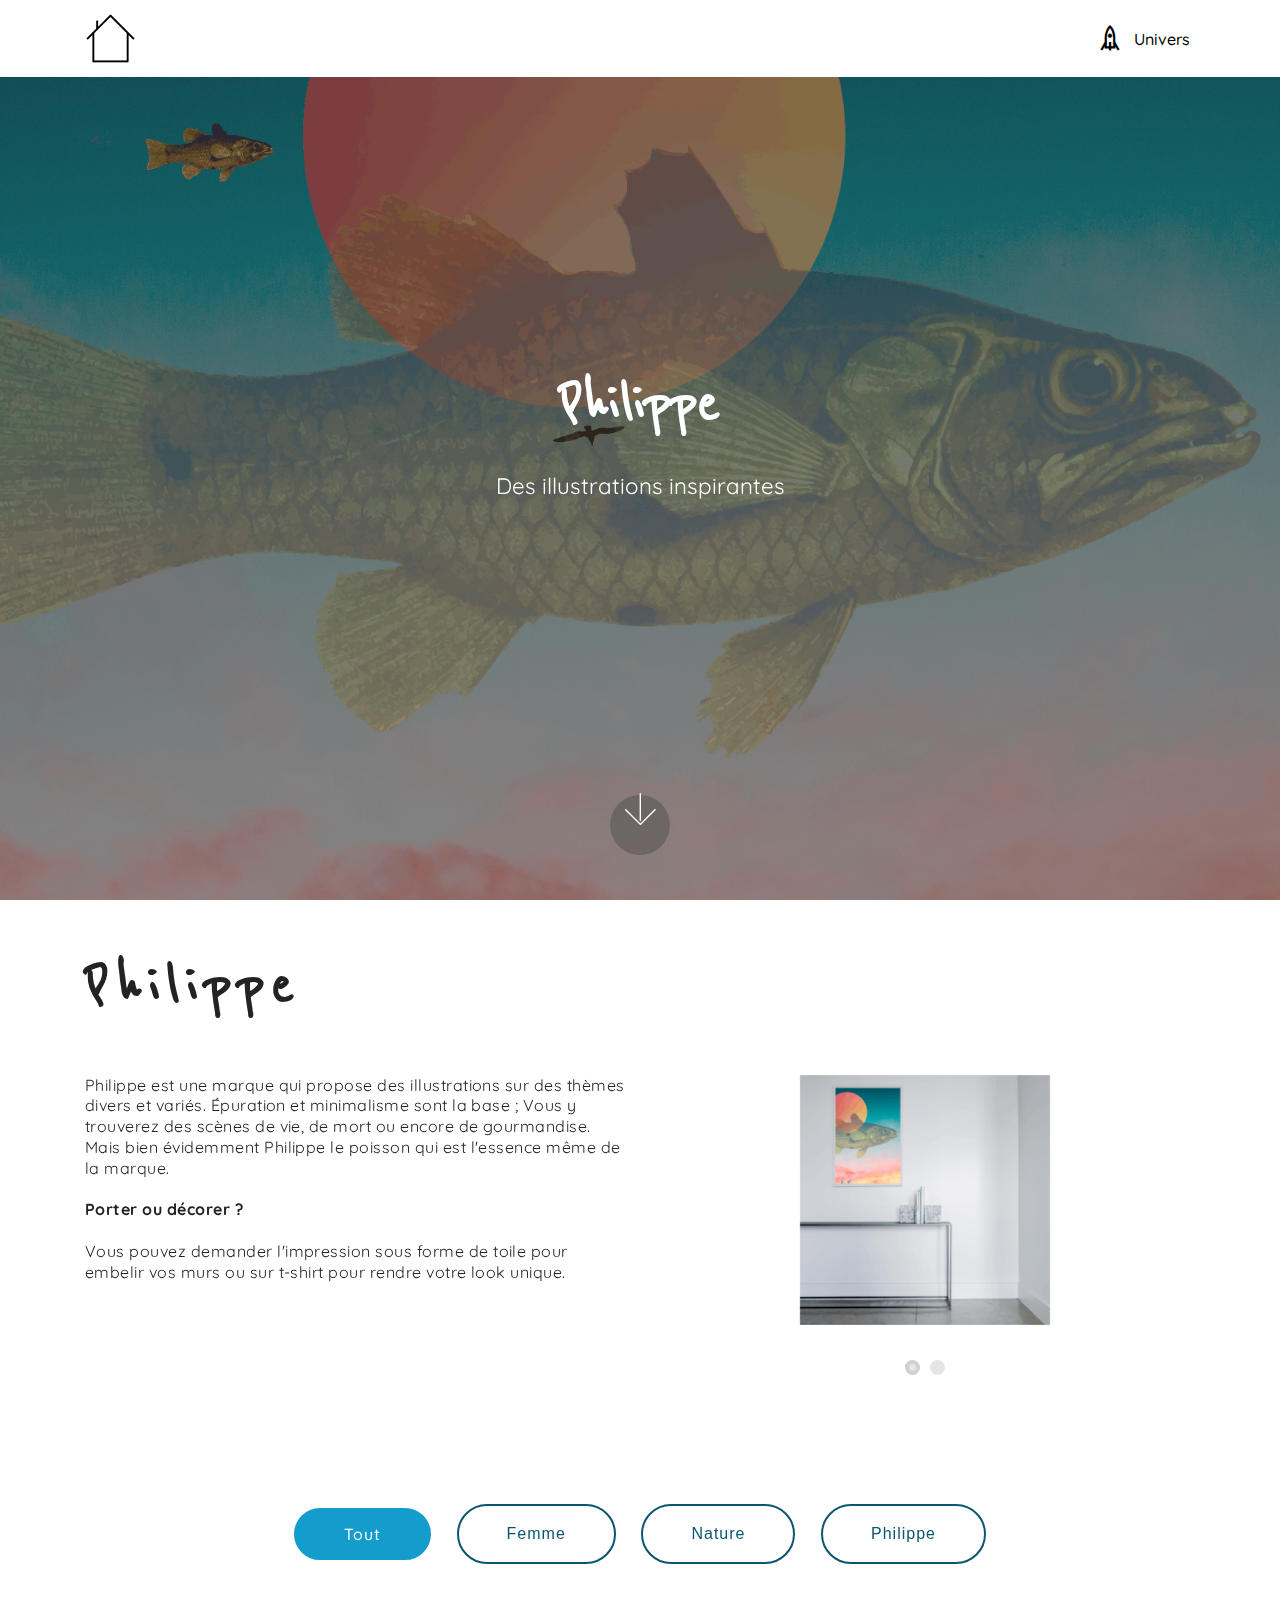
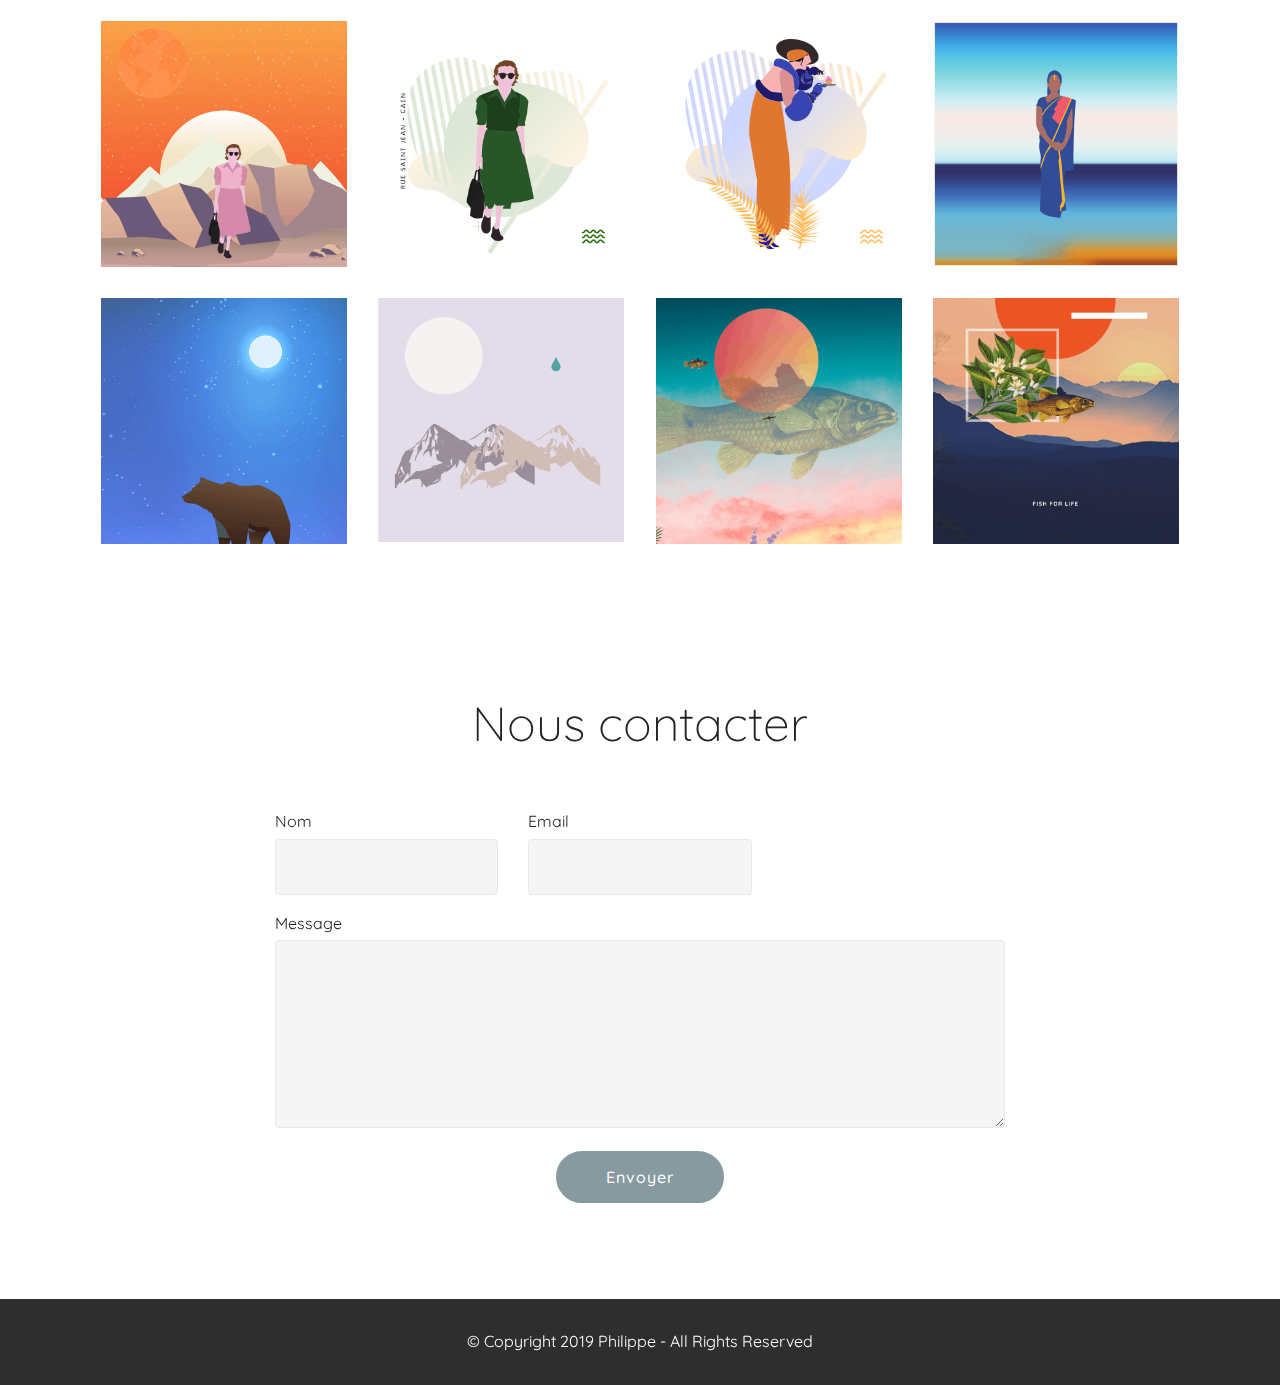
==== index.html @ 341d874b "create github pages" ====
<!DOCTYPE html>
<html  >
<head>
  <!-- Site made with Mobirise Website Builder v4.10.8, https://mobirise.com -->
  <meta charset="UTF-8">
  <meta http-equiv="X-UA-Compatible" content="IE=edge">
  <meta name="generator" content="Mobirise v4.10.8, mobirise.com">
  <meta name="viewport" content="width=device-width, initial-scale=1, minimum-scale=1">
  <link rel="shortcut icon" href="assets/images/home-122x122.png" type="image/x-icon">
  <meta name="description" content="">
  
  <title>Home</title>
  <link rel="stylesheet" href="assets/web/assets/mobirise-icons2/mobirise2.css">
  <link rel="stylesheet" href="assets/web/assets/mobirise-icons/mobirise-icons.css">
  <link rel="stylesheet" href="assets/tether/tether.min.css">
  <link rel="stylesheet" href="assets/bootstrap/css/bootstrap.min.css">
  <link rel="stylesheet" href="assets/bootstrap/css/bootstrap-grid.min.css">
  <link rel="stylesheet" href="assets/bootstrap/css/bootstrap-reboot.min.css">
  <link rel="stylesheet" href="assets/socicon/css/styles.css">
  <link rel="stylesheet" href="assets/dropdown/css/style.css">
  <link rel="stylesheet" href="assets/theme/css/style.css">
  <link rel="stylesheet" href="assets/gallery/style.css">
  <link rel="stylesheet" href="assets/formoid/recaptcha.css">
  <link rel="stylesheet" href="assets/mobirise/css/mbr-additional.css" type="text/css">
  
  
  
</head>
<body>
  <section class="menu cid-rWwfWeGoc5" once="menu" id="menu2-0">

    

    <nav class="navbar navbar-expand beta-menu navbar-dropdown align-items-center navbar-fixed-top navbar-toggleable-sm">
        <button class="navbar-toggler navbar-toggler-right" type="button" data-toggle="collapse" data-target="#navbarSupportedContent" aria-controls="navbarSupportedContent" aria-expanded="false" aria-label="Toggle navigation">
            <div class="hamburger">
                <span></span>
                <span></span>
                <span></span>
                <span></span>
            </div>
        </button>
        <div class="menu-logo">
            <div class="navbar-brand">
                <span class="navbar-logo">
                    <a href="https://mobirise.co">
                        <img src="assets/images/home-122x122.png" alt="Mobirise" title="" style="height: 3.8rem;">
                    </a>
                </span>
                
            </div>
        </div>
        <div class="collapse navbar-collapse" id="navbarSupportedContent">
            <ul class="navbar-nav nav-dropdown nav-right" data-app-modern-menu="true"><li class="nav-item">
                    <a class="nav-link link text-black display-7" href="index.html#gallery2-4"><span class="mobi-mbri mobi-mbri-rocket mbr-iconfont mbr-iconfont-btn"></span>
                        Univers</a>
                </li></ul>
            
        </div>
    </nav>
</section>

<section class="engine"><a href="https://mobirise.info/s">free bootstrap themes</a></section><section class="cid-rWwfXRBKrH mbr-fullscreen mbr-parallax-background" id="header2-1">

    

    <div class="mbr-overlay" style="opacity: 0.5; background-color: rgb(35, 35, 35);"></div>

    <div class="container align-center">
        <div class="row justify-content-md-center">
            <div class="mbr-white col-md-10">
                <h1 class="mbr-section-title mbr-bold pb-3 mbr-fonts-style display-1">
                    Philippe</h1>
                
                <p class="mbr-text pb-3 mbr-fonts-style display-5">
                    Des illustrations inspirantes</p>
                
            </div>
        </div>
    </div>
    <div class="mbr-arrow hidden-sm-down" aria-hidden="true">
        <a href="#next">
            <i class="mbri-down mbr-iconfont"></i>
        </a>
    </div>
</section>

<section class="extSlider testimonials-slider cid-rX6ltaxeN1" data-interval="false" id="extSlider2-5">
     

    
    <div class="main container">
        <h2 class="mbr-section-title pb-3 mbr-fonts-style mbr-bold align-left display-1">Philippe</h2>
        <div class="row">
            <div class="first-col col-md-6">
                <h3 class="mbr-section-subtitle  mbr-fonts-style align-left mbr-regular display-7">Philippe est une marque qui propose des illustrations sur des thèmes divers et variés. Épuration et minimalisme sont la base ; Vous y trouverez des scènes de vie, de mort ou encore de gourmandise. Mais bien évidemment Philippe le poisson qui est l'essence même de la marque.<br><br><strong>Porter ou décorer ?<br></strong><br>Vous pouvez demander l'impression sous forme de toile pour embelir vos murs ou sur t-shirt pour rendre votre look unique.</h3>
                
            </div> 
            
            <div class="second-col col-md-6">
                <div class="carousel slide slides" role="listbox" data-pause="true" data-keyboard="false" data-ride="carousel" data-interval="6000">
                    <ol class="carousel-indicators">
                        <li data-slide-to="0" class="active"></li>
                        <li data-slide-to="1"></li>
                        
                        
                        
                        
                        
                        
                        
                        
                    </ol>
                    <div class="carousel-inner">

                        
                    
                        

                        
                    <div class="carousel-item ">
                            <div class="media-container-row">
                                <div class="col-md-12">
                                    <div class="wrap-img ">
                                        <img src="assets/images/20200405-194407-750x750.png" class="img-responsive clients-img" alt="" title="">
                                    </div>
                                </div>
                            </div>
                        </div><div class="carousel-item ">
                            <div class="media-container-row">
                                <div class="col-md-12">
                                    <div class="wrap-img ">
                                        <img src="assets/images/philippe-tshirt-750x750.png" class="img-responsive clients-img" alt="" title="">
                                    </div>
                                </div>
                            </div>
                        </div></div>   
                </div>
            </div>
        </div>
    </div>
</section>

<section class="mbr-gallery mbr-slider-carousel cid-rWwgjoInql" id="gallery2-4">

    

    <div class="container">
        <div><!-- Filter --><div class="mbr-gallery-filter container gallery-filter-active"><ul buttons="0"><li class="mbr-gallery-filter-all"><a class="btn btn-md btn-primary-outline active display-4" href="">Tout</a></li></ul></div><!-- Gallery --><div class="mbr-gallery-row"><div class="mbr-gallery-layout-default"><div><div><div class="mbr-gallery-item mbr-gallery-item--p2" data-video-url="false" data-tags="Femme"><div href="#lb-gallery2-4" data-slide-to="0" data-toggle="modal"><img src="assets/images/20191103-115320-2000x2000-800x800.png" alt="" title=""><span class="icon-focus"></span></div></div><div class="mbr-gallery-item mbr-gallery-item--p2" data-video-url="false" data-tags="Femme"><div href="#lb-gallery2-4" data-slide-to="1" data-toggle="modal"><img src="assets/images/20191103-115440-2000x2000-800x800.png" alt="" title=""><span class="icon-focus"></span></div></div><div class="mbr-gallery-item mbr-gallery-item--p2" data-video-url="false" data-tags="Femme"><div href="#lb-gallery2-4" data-slide-to="2" data-toggle="modal"><img src="assets/images/20191103-115534-2000x2000-800x800.png" alt="" title=""><span class="icon-focus"></span></div></div><div class="mbr-gallery-item mbr-gallery-item--p2" data-video-url="false" data-tags="Femme"><div href="#lb-gallery2-4" data-slide-to="3" data-toggle="modal"><img src="assets/images/india-2000x2000-800x800.png" alt="" title=""><span class="icon-focus"></span></div></div><div class="mbr-gallery-item mbr-gallery-item--p2" data-video-url="false" data-tags="Nature"><div href="#lb-gallery2-4" data-slide-to="4" data-toggle="modal"><img src="assets/images/ours-2000x2000-800x800.png" alt="" title=""><span class="icon-focus"></span></div></div><div class="mbr-gallery-item mbr-gallery-item--p2" data-video-url="false" data-tags="Nature"><div href="#lb-gallery2-4" data-slide-to="5" data-toggle="modal"><img src="assets/images/montagne-douce-2000x2000-800x795.png" alt="" title=""><span class="icon-focus"></span></div></div><div class="mbr-gallery-item mbr-gallery-item--p2" data-video-url="false" data-tags="Philippe"><div href="#lb-gallery2-4" data-slide-to="6" data-toggle="modal"><img src="assets/images/ph-apaisant-1880x1576-800x800.png" alt="" title=""><span class="icon-focus"></span></div></div><div class="mbr-gallery-item mbr-gallery-item--p2" data-video-url="false" data-tags="Philippe"><div href="#lb-gallery2-4" data-slide-to="7" data-toggle="modal"><img src="assets/images/philippe-japon-1920x1080-800x800.png" alt="" title=""><span class="icon-focus"></span></div></div></div></div><div class="clearfix"></div></div></div><!-- Lightbox --><div data-app-prevent-settings="" class="mbr-slider modal fade carousel slide" tabindex="-1" data-keyboard="true" data-interval="false" id="lb-gallery2-4"><div class="modal-dialog"><div class="modal-content"><div class="modal-body"><div class="carousel-inner"><div class="carousel-item"><img src="assets/images/20191103-115320-2000x2000.png" alt="" title=""></div><div class="carousel-item"><img src="assets/images/20191103-115440-2000x2000.png" alt="" title=""></div><div class="carousel-item"><img src="assets/images/20191103-115534-2000x2000.png" alt="" title=""></div><div class="carousel-item active"><img src="assets/images/india-2000x2000.png" alt="" title=""></div><div class="carousel-item"><img src="assets/images/ours-2000x2000.png" alt="" title=""></div><div class="carousel-item"><img src="assets/images/montagne-douce-2000x2000.png" alt="" title=""></div><div class="carousel-item"><img src="assets/images/ph-apaisant-1880x1576.png" alt="" title=""></div><div class="carousel-item"><img src="assets/images/philippe-japon-1920x1080.png" alt="" title=""></div></div><a class="carousel-control carousel-control-prev" role="button" data-slide="prev" href="#lb-gallery2-4"><span class="mbri-left mbr-iconfont" aria-hidden="true"></span><span class="sr-only">Previous</span></a><a class="carousel-control carousel-control-next" role="button" data-slide="next" href="#lb-gallery2-4"><span class="mbri-right mbr-iconfont" aria-hidden="true"></span><span class="sr-only">Next</span></a><a class="close" href="#" role="button" data-dismiss="modal"><span class="sr-only">Close</span></a></div></div></div></div></div>
    </div>

</section>

<section class="mbr-section form1 cid-rWwg4Nf0j6" id="form1-2">

    

    
    <div class="container">
        <div class="row justify-content-center">
            <div class="title col-12 col-lg-8">
                <h2 class="mbr-section-title align-center pb-3 mbr-fonts-style display-2">
                    Nous contacter</h2>
                
            </div>
        </div>
    </div>
    <div class="container">
        <div class="row justify-content-center">
            <div class="media-container-column col-lg-8" data-form-type="formoid">
                <!---Formbuilder Form--->
                <form action="https://mobirise.com/" method="POST" class="mbr-form form-with-styler" data-form-title="Mobirise Form"><input type="hidden" name="email" data-form-email="true" value="JsOgluuS9k5tffJqvxyO80bFYpJT1OcdXi4RSuyzrfI/aK47ridPJF3TBJVIpJa7SwK8x8gLfgScZVvW2l0whC6k7r+l6ES3yOwvMeyOwz6potn2g0TfkZukkMMpUORi.whE7B1RSE55NKTeQlXQ5dO5yVVI51m2THioLPxyKFKnPH3914dL2jxUn3UQUR0h0ITF2XNnarUc/Cnd+LwZlOpqeZDTvb1WtGkuYjz2HJejnYxI0WFAWB4m+s56jFmvk">
                    <div class="row">
                        <div hidden="hidden" data-form-alert="" class="alert alert-success col-12">Votre message a été envoyé avec succès !</div>
                        <div hidden="hidden" data-form-alert-danger="" class="alert alert-danger col-12">
                        </div>
                    </div>
                    <div class="dragArea row">
                        <div class="col-md-4  form-group" data-for="name">
                            <label for="name-form1-2" class="form-control-label mbr-fonts-style display-7">Nom</label>
                            <input type="text" name="name" data-form-field="Name" required="required" class="form-control display-7" id="name-form1-2">
                        </div>
                        <div class="col-md-4  form-group" data-for="email">
                            <label for="email-form1-2" class="form-control-label mbr-fonts-style display-7">Email</label>
                            <input type="email" name="email" data-form-field="Email" required="required" class="form-control display-7" id="email-form1-2">
                        </div>
                        
                        <div data-for="message" class="col-md-12 form-group">
                            <label for="message-form1-2" class="form-control-label mbr-fonts-style display-7">Message</label>
                            <textarea name="message" data-form-field="Message" class="form-control display-7" id="message-form1-2"></textarea>
                        </div>
                        <div class="col-md-12 input-group-btn align-center"><button type="submit" class="btn btn-form btn-warning display-4" href="mailto:giraud.meg@gmail.com">Envoyer</button></div>
                    </div>
                </form><!---Formbuilder Form--->
            </div>
        </div>
    </div>
</section>

<section once="footers" class="cid-rWwg9pvhvD" id="footer7-3">

    

    

    <div class="container">
        <div class="media-container-row align-center mbr-white">
            
            
            <div class="row row-copirayt">
                <p class="mbr-text mb-0 mbr-fonts-style mbr-white align-center display-7">
                    © Copyright 2019 Philippe - All Rights Reserved
                </p>
            </div>
        </div>
    </div>
</section>


  <script src="assets/web/assets/jquery/jquery.min.js"></script>
  <script src="assets/popper/popper.min.js"></script>
  <script src="assets/tether/tether.min.js"></script>
  <script src="assets/bootstrap/js/bootstrap.min.js"></script>
  <script src="assets/dropdown/js/nav-dropdown.js"></script>
  <script src="assets/dropdown/js/navbar-dropdown.js"></script>
  <script src="assets/touchswipe/jquery.touch-swipe.min.js"></script>
  <script src="assets/smoothscroll/smooth-scroll.js"></script>
  <script src="assets/bootstrapcarouselswipe/bootstrap-carousel-swipe.js"></script>
  <script src="assets/mbr-testimonials-slider/mbr-testimonials-slider.js"></script>
  <script src="assets/masonry/masonry.pkgd.min.js"></script>
  <script src="assets/imagesloaded/imagesloaded.pkgd.min.js"></script>
  <script src="assets/vimeoplayer/jquery.mb.vimeo_player.js"></script>
  <script src="assets/parallax/jarallax.min.js"></script>
  <script src="assets/theme/js/script.js"></script>
  <script src="assets/gallery/player.min.js"></script>
  <script src="assets/gallery/script.js"></script>
  <script src="assets/slidervideo/script.js"></script>
  <script src="assets/formoid/formoid.min.js"></script>
  
  
</body>
</html>
---- assets/web/assets/mobirise-icons2/mobirise2.css ----
@font-face {
  font-family: 'Moririse2';
  src:  url('mobirise2.eot?f2bix4');
  src:  url('mobirise2.eot?f2bix4#iefix') format('embedded-opentype'),
    url('mobirise2.ttf?f2bix4') format('truetype'),
    url('mobirise2.woff?f2bix4') format('woff'),
    url('mobirise2.svg?f2bix4#mobirise2') format('svg');
  font-weight: normal;
  font-style: normal;
}

[class^="mobi-"], [class*=" mobi-"] {
  /* use !important to prevent issues with browser extensions that change fonts */
  font-family: 'Moririse2' !important;
  speak: none;
  font-style: normal;
  font-weight: normal;
  font-variant: normal;
  text-transform: none;
  line-height: 1;

  /* Better Font Rendering =========== */
  -webkit-font-smoothing: antialiased;
  -moz-osx-font-smoothing: grayscale;
}

.mobi-mbri-add-submenu:before {
  content: "\e900";
}
.mobi-mbri-alert:before {
  content: "\e901";
}
.mobi-mbri-align-center:before {
  content: "\e902";
}
.mobi-mbri-align-justify:before {
  content: "\e903";
}
.mobi-mbri-align-left:before {
  content: "\e904";
}
.mobi-mbri-align-right:before {
  content: "\e905";
}
.mobi-mbri-android:before {
  content: "\e906";
}
.mobi-mbri-apple:before {
  content: "\e907";
}
.mobi-mbri-arrow-down:before {
  content: "\e908";
}
.mobi-mbri-arrow-next:before {
  content: "\e909";
}
.mobi-mbri-arrow-prev:before {
  content: "\e90a";
}
.mobi-mbri-arrow-up:before {
  content: "\e90b";
}
.mobi-mbri-bold:before {
  content: "\e90c";
}
.mobi-mbri-bookmark:before {
  content: "\e90d";
}
.mobi-mbri-bootstrap:before {
  content: "\e90e";
}
.mobi-mbri-briefcase:before {
  content: "\e90f";
}
.mobi-mbri-browse:before {
  content: "\e910";
}
.mobi-mbri-bulleted-list:before {
  content: "\e911";
}
.mobi-mbri-calendar:before {
  content: "\e912";
}
.mobi-mbri-camera:before {
  content: "\e913";
}
.mobi-mbri-cart-add:before {
  content: "\e914";
}
.mobi-mbri-cart-full:before {
  content: "\e915";
}
.mobi-mbri-cash:before {
  content: "\e916";
}
.mobi-mbri-change-style:before {
  content: "\e917";
}
.mobi-mbri-chat:before {
  content: "\e918";
}
.mobi-mbri-clock:before {
  content: "\e919";
}
.mobi-mbri-close:before {
  content: "\e91a";
}
.mobi-mbri-cloud:before {
  content: "\e91b";
}
.mobi-mbri-code:before {
  content: "\e91c";
}
.mobi-mbri-contact-form:before {
  content: "\e91d";
}
.mobi-mbri-credit-card:before {
  content: "\e91e";
}
.mobi-mbri-cursor-click:before {
  content: "\e91f";
}
.mobi-mbri-cust-feedback:before {
  content: "\e920";
}
.mobi-mbri-database:before {
  content: "\e921";
}
.mobi-mbri-delivery:before {
  content: "\e922";
}
.mobi-mbri-desktop:before {
  content: "\e923";
}
.mobi-mbri-devices:before {
  content: "\e924";
}
.mobi-mbri-down:before {
  content: "\e925";
}
.mobi-mbri-download-2:before {
  content: "\e926";
}
.mobi-mbri-download:before {
  content: "\e927";
}
.mobi-mbri-drag-n-drop-2:before {
  content: "\e928";
}
.mobi-mbri-drag-n-drop:before {
  content: "\e929";
}
.mobi-mbri-edit-2:before {
  content: "\e92a";
}
.mobi-mbri-edit:before {
  content: "\e92b";
}
.mobi-mbri-error:before {
  content: "\e92c";
}
.mobi-mbri-extension:before {
  content: "\e92d";
}
.mobi-mbri-features:before {
  content: "\e92e";
}
.mobi-mbri-file:before {
  content: "\e92f";
}
.mobi-mbri-flag:before {
  content: "\e930";
}
.mobi-mbri-folder:before {
  content: "\e931";
}
.mobi-mbri-gift:before {
  content: "\e932";
}
.mobi-mbri-github:before {
  content: "\e933";
}
.mobi-mbri-globe-2:before {
  content: "\e934";
}
.mobi-mbri-globe:before {
  content: "\e935";
}
.mobi-mbri-growing-chart:before {
  content: "\e936";
}
.mobi-mbri-hearth:before {
  content: "\e937";
}
.mobi-mbri-help:before {
  content: "\e938";
}
.mobi-mbri-home:before {
  content: "\e939";
}
.mobi-mbri-hot-cup:before {
  content: "\e93a";
}
.mobi-mbri-idea:before {
  content: "\e93b";
}
.mobi-mbri-image-gallery:before {
  content: "\e93c";
}
.mobi-mbri-image-slider:before {
  content: "\e93d";
}
.mobi-mbri-info:before {
  content: "\e93e";
}
.mobi-mbri-italic:before {
  content: "\e93f";
}
.mobi-mbri-key:before {
  content: "\e940";
}
.mobi-mbri-laptop:before {
  content: "\e941";
}
.mobi-mbri-layers:before {
  content: "\e942";
}
.mobi-mbri-left-right:before {
  content: "\e943";
}
.mobi-mbri-left:before {
  content: "\e944";
}
.mobi-mbri-letter:before {
  content: "\e945";
}
.mobi-mbri-like:before {
  content: "\e946";
}
.mobi-mbri-link:before {
  content: "\e947";
}
.mobi-mbri-lock:before {
  content: "\e948";
}
.mobi-mbri-login:before {
  content: "\e949";
}
.mobi-mbri-logout:before {
  content: "\e94a";
}
.mobi-mbri-magic-stick:before {
  content: "\e94b";
}
.mobi-mbri-map-pin:before {
  content: "\e94c";
}
.mobi-mbri-menu:before {
  content: "\e94d";
}
.mobi-mbri-mobile-2:before {
  content: "\e94e";
}
.mobi-mbri-mobile-horizontal:before {
  content: "\e94f";
}
.mobi-mbri-mobile:before {
  content: "\e950";
}
.mobi-mbri-mobirise:before {
  content: "\e951";
}
.mobi-mbri-more-horizontal:before {
  content: "\e952";
}
.mobi-mbri-more-vertical:before {
  content: "\e953";
}
.mobi-mbri-music:before {
  content: "\e954";
}
.mobi-mbri-new-file:before {
  content: "\e955";
}
.mobi-mbri-numbered-list:before {
  content: "\e956";
}
.mobi-mbri-opened-folder:before {
  content: "\e957";
}
.mobi-mbri-pages:before {
  content: "\e958";
}
.mobi-mbri-paper-plane:before {
  content: "\e959";
}
.mobi-mbri-paperclip:before {
  content: "\e95a";
}
.mobi-mbri-phone:before {
  content: "\e95b";
}
.mobi-mbri-photo:before {
  content: "\e95c";
}
.mobi-mbri-photos:before {
  content: "\e95d";
}
.mobi-mbri-pin:before {
  content: "\e95e";
}
.mobi-mbri-play:before {
  content: "\e95f";
}
.mobi-mbri-plus:before {
  content: "\e960";
}
.mobi-mbri-preview:before {
  content: "\e961";
}
.mobi-mbri-print:before {
  content: "\e962";
}
.mobi-mbri-protect:before {
  content: "\e963";
}
.mobi-mbri-question:before {
  content: "\e964";
}
.mobi-mbri-quote-left:before {
  content: "\e965";
}
.mobi-mbri-quote-right:before {
  content: "\e966";
}
.mobi-mbri-redo:before {
  content: "\e967";
}
.mobi-mbri-refresh:before {
  content: "\e968";
}
.mobi-mbri-responsive-2:before {
  content: "\e969";
}
.mobi-mbri-responsive:before {
  content: "\e96a";
}
.mobi-mbri-right:before {
  content: "\e96b";
}
.mobi-mbri-rocket:before {
  content: "\e96c";
}
.mobi-mbri-sad-face:before {
  content: "\e96d";
}
.mobi-mbri-sale:before {
  content: "\e96e";
}
.mobi-mbri-save:before {
  content: "\e96f";
}
.mobi-mbri-search:before {
  content: "\e970";
}
.mobi-mbri-setting-2:before {
  content: "\e971";
}
.mobi-mbri-setting-3:before {
  content: "\e972";
}
.mobi-mbri-setting:before {
  content: "\e973";
}
.mobi-mbri-share:before {
  content: "\e974";
}
.mobi-mbri-shopping-bag:before {
  content: "\e975";
}
.mobi-mbri-shopping-basket:before {
  content: "\e976";
}
.mobi-mbri-shopping-cart:before {
  content: "\e977";
}
.mobi-mbri-sites:before {
  content: "\e978";
}
.mobi-mbri-smile-face:before {
  content: "\e979";
}
.mobi-mbri-speed:before {
  content: "\e97a";
}
.mobi-mbri-star:before {
  content: "\e97b";
}
.mobi-mbri-success:before {
  content: "\e97c";
}
.mobi-mbri-sun:before {
  content: "\e97d";
}
.mobi-mbri-sun2:before {
  content: "\e97e";
}
.mobi-mbri-tablet-vertical:before {
  content: "\e97f";
}
.mobi-mbri-tablet:before {
  content: "\e980";
}
.mobi-mbri-target:before {
  content: "\e981";
}
.mobi-mbri-timer:before {
  content: "\e982";
}
.mobi-mbri-to-ftp:before {
  content: "\e983";
}
.mobi-mbri-to-local-drive:before {
  content: "\e984";
}
.mobi-mbri-touch-swipe:before {
  content: "\e985";
}
.mobi-mbri-touch:before {
  content: "\e986";
}
.mobi-mbri-trash:before {
  content: "\e987";
}
.mobi-mbri-underline:before {
  content: "\e988";
}
.mobi-mbri-undo:before {
  content: "\e989";
}
.mobi-mbri-unlink:before {
  content: "\e98a";
}
.mobi-mbri-unlock:before {
  content: "\e98b";
}
.mobi-mbri-up-down:before {
  content: "\e98c";
}
.mobi-mbri-up:before {
  content: "\e98d";
}
.mobi-mbri-update:before {
  content: "\e98e";
}
.mobi-mbri-upload-2:before {
  content: "\e98f";
}
.mobi-mbri-upload:before {
  content: "\e990";
}
.mobi-mbri-user-2:before {
  content: "\e991";
}
.mobi-mbri-user:before {
  content: "\e992";
}
.mobi-mbri-users:before {
  content: "\e993";
}
.mobi-mbri-video-play:before {
  content: "\e994";
}
.mobi-mbri-video:before {
  content: "\e995";
}
.mobi-mbri-watch:before {
  content: "\e996";
}
.mobi-mbri-website-theme-2:before {
  content: "\e997";
}
.mobi-mbri-website-theme:before {
  content: "\e998";
}
.mobi-mbri-wifi:before {
  content: "\e999";
}
.mobi-mbri-windows:before {
  content: "\e99a";
}
.mobi-mbri-zoom-in:before {
  content: "\e99b";
}
.mobi-mbri-zoom-out:before {
  content: "\e99c";
}
---- assets/web/assets/mobirise-icons/mobirise-icons.css ----
@font-face {
  font-family: 'MobiriseIcons';
  src:  url('mobirise-icons.eot?spat4u');
  src:  url('mobirise-icons.eot?spat4u#iefix') format('embedded-opentype'),
    url('mobirise-icons.ttf?spat4u') format('truetype'),
    url('mobirise-icons.woff?spat4u') format('woff'),
    url('mobirise-icons.svg?spat4u#MobiriseIcons') format('svg');
  font-weight: normal;
  font-style: normal;
}

[class^="mbri-"], [class*=" mbri-"] {
  /* use !important to prevent issues with browser extensions that change fonts */
  font-family: MobiriseIcons !important;
  speak: none;
  font-style: normal;
  font-weight: normal;
  font-variant: normal;
  text-transform: none;
  line-height: 1;

  /* Better Font Rendering =========== */
  -webkit-font-smoothing: antialiased;
  -moz-osx-font-smoothing: grayscale;
}

.mbri-add-submenu:before {
  content: "\e900";
}
.mbri-alert:before {
  content: "\e901";
}
.mbri-align-center:before {
  content: "\e902";
}
.mbri-align-justify:before {
  content: "\e903";
}
.mbri-align-left:before {
  content: "\e904";
}
.mbri-align-right:before {
  content: "\e905";
}
.mbri-android:before {
  content: "\e906";
}
.mbri-apple:before {
  content: "\e907";
}
.mbri-arrow-down:before {
  content: "\e908";
}
.mbri-arrow-next:before {
  content: "\e909";
}
.mbri-arrow-prev:before {
  content: "\e90a";
}
.mbri-arrow-up:before {
  content: "\e90b";
}
.mbri-bold:before {
  content: "\e90c";
}
.mbri-bookmark:before {
  content: "\e90d";
}
.mbri-bootstrap:before {
  content: "\e90e";
}
.mbri-briefcase:before {
  content: "\e90f";
}
.mbri-browse:before {
  content: "\e910";
}
.mbri-bulleted-list:before {
  content: "\e911";
}
.mbri-calendar:before {
  content: "\e912";
}
.mbri-camera:before {
  content: "\e913";
}
.mbri-cart-add:before {
  content: "\e914";
}
.mbri-cart-full:before {
  content: "\e915";
}
.mbri-cash:before {
  content: "\e916";
}
.mbri-change-style:before {
  content: "\e917";
}
.mbri-chat:before {
  content: "\e918";
}
.mbri-clock:before {
  content: "\e919";
}
.mbri-close:before {
  content: "\e91a";
}
.mbri-cloud:before {
  content: "\e91b";
}
.mbri-code:before {
  content: "\e91c";
}
.mbri-contact-form:before {
  content: "\e91d";
}
.mbri-credit-card:before {
  content: "\e91e";
}
.mbri-cursor-click:before {
  content: "\e91f";
}
.mbri-cust-feedback:before {
  content: "\e920";
}
.mbri-database:before {
  content: "\e921";
}
.mbri-delivery:before {
  content: "\e922";
}
.mbri-desktop:before {
  content: "\e923";
}
.mbri-devices:before {
  content: "\e924";
}
.mbri-down:before {
  content: "\e925";
}
.mbri-download:before {
  content: "\e989";
}
.mbri-drag-n-drop:before {
  content: "\e927";
}
.mbri-drag-n-drop2:before {
  content: "\e928";
}
.mbri-edit:before {
  content: "\e929";
}
.mbri-edit2:before {
  content: "\e92a";
}
.mbri-error:before {
  content: "\e92b";
}
.mbri-extension:before {
  content: "\e92c";
}
.mbri-features:before {
  content: "\e92d";
}
.mbri-file:before {
  content: "\e92e";
}
.mbri-flag:before {
  content: "\e92f";
}
.mbri-folder:before {
  content: "\e930";
}
.mbri-gift:before {
  content: "\e931";
}
.mbri-github:before {
  content: "\e932";
}
.mbri-globe:before {
  content: "\e933";
}
.mbri-globe-2:before {
  content: "\e934";
}
.mbri-growing-chart:before {
  content: "\e935";
}
.mbri-hearth:before {
  content: "\e936";
}
.mbri-help:before {
  content: "\e937";
}
.mbri-home:before {
  content: "\e938";
}
.mbri-hot-cup:before {
  content: "\e939";
}
.mbri-idea:before {
  content: "\e93a";
}
.mbri-image-gallery:before {
  content: "\e93b";
}
.mbri-image-slider:before {
  content: "\e93c";
}
.mbri-info:before {
  content: "\e93d";
}
.mbri-italic:before {
  content: "\e93e";
}
.mbri-key:before {
  content: "\e93f";
}
.mbri-laptop:before {
  content: "\e940";
}
.mbri-layers:before {
  content: "\e941";
}
.mbri-left-right:before {
  content: "\e942";
}
.mbri-left:before {
  content: "\e943";
}
.mbri-letter:before {
  content: "\e944";
}
.mbri-like:before {
  content: "\e945";
}
.mbri-link:before {
  content: "\e946";
}
.mbri-lock:before {
  content: "\e947";
}
.mbri-login:before {
  content: "\e948";
}
.mbri-logout:before {
  content: "\e949";
}
.mbri-magic-stick:before {
  content: "\e94a";
}
.mbri-map-pin:before {
  content: "\e94b";
}
.mbri-menu:before {
  content: "\e94c";
}
.mbri-mobile:before {
  content: "\e94d";
}
.mbri-mobile2:before {
  content: "\e94e";
}
.mbri-mobirise:before {
  content: "\e94f";
}
.mbri-more-horizontal:before {
  content: "\e950";
}
.mbri-more-vertical:before {
  content: "\e951";
}
.mbri-music:before {
  content: "\e952";
}
.mbri-new-file:before {
  content: "\e953";
}
.mbri-numbered-list:before {
  content: "\e954";
}
.mbri-opened-folder:before {
  content: "\e955";
}
.mbri-pages:before {
  content: "\e956";
}
.mbri-paper-plane:before {
  content: "\e957";
}
.mbri-paperclip:before {
  content: "\e958";
}
.mbri-photo:before {
  content: "\e959";
}
.mbri-photos:before {
  content: "\e95a";
}
.mbri-pin:before {
  content: "\e95b";
}
.mbri-play:before {
  content: "\e95c";
}
.mbri-plus:before {
  content: "\e95d";
}
.mbri-preview:before {
  content: "\e95e";
}
.mbri-print:before {
  content: "\e95f";
}
.mbri-protect:before {
  content: "\e960";
}
.mbri-question:before {
  content: "\e961";
}
.mbri-quote-left:before {
  content: "\e962";
}
.mbri-quote-right:before {
  content: "\e963";
}
.mbri-refresh:before {
  content: "\e964";
}
.mbri-responsive:before {
  content: "\e965";
}
.mbri-right:before {
  content: "\e966";
}
.mbri-rocket:before {
  content: "\e967";
}
.mbri-sad-face:before {
  content: "\e968";
}
.mbri-sale:before {
  content: "\e969";
}
.mbri-save:before {
  content: "\e96a";
}
.mbri-search:before {
  content: "\e96b";
}
.mbri-setting:before {
  content: "\e96c";
}
.mbri-setting2:before {
  content: "\e96d";
}
.mbri-setting3:before {
  content: "\e96e";
}
.mbri-share:before {
  content: "\e96f";
}
.mbri-shopping-bag:before {
  content: "\e970";
}
.mbri-shopping-basket:before {
  content: "\e971";
}
.mbri-shopping-cart:before {
  content: "\e972";
}
.mbri-sites:before {
  content: "\e973";
}
.mbri-smile-face:before {
  content: "\e974";
}
.mbri-speed:before {
  content: "\e975";
}
.mbri-star:before {
  content: "\e976";
}
.mbri-success:before {
  content: "\e977";
}
.mbri-sun:before {
  content: "\e978";
}
.mbri-sun2:before {
  content: "\e979";
}
.mbri-tablet:before {
  content: "\e97a";
}
.mbri-tablet-vertical:before {
  content: "\e97b";
}
.mbri-target:before {
  content: "\e97c";
}
.mbri-timer:before {
  content: "\e97d";
}
.mbri-to-ftp:before {
  content: "\e97e";
}
.mbri-to-local-drive:before {
  content: "\e97f";
}
.mbri-touch-swipe:before {
  content: "\e980";
}
.mbri-touch:before {
  content: "\e981";
}
.mbri-trash:before {
  content: "\e982";
}
.mbri-underline:before {
  content: "\e983";
}
.mbri-unlink:before {
  content: "\e984";
}
.mbri-unlock:before {
  content: "\e985";
}
.mbri-up-down:before {
  content: "\e986";
}
.mbri-up:before {
  content: "\e987";
}
.mbri-update:before {
  content: "\e988";
}
.mbri-upload:before {
 content: "\e926"; 
}
.mbri-user:before {
  content: "\e98a";
}
.mbri-user2:before {
  content: "\e98b";
}
.mbri-users:before {
  content: "\e98c";
}
.mbri-video:before {
  content: "\e98d";
}
.mbri-video-play:before {
  content: "\e98e";
}
.mbri-watch:before {
  content: "\e98f";
}
.mbri-website-theme:before {
  content: "\e990";
}
.mbri-wifi:before {
  content: "\e991";
}
.mbri-windows:before {
  content: "\e992";
}
.mbri-zoom-out:before {
  content: "\e993";
}
.mbri-redo:before {
  content: "\e994";
}
.mbri-undo:before {
  content: "\e995";
}
---- assets/socicon/css/styles.css ----
@charset "UTF-8";

@font-face {
  font-family: "socicon";
  src:url("../fonts/socicon.eot");
  src:url("../fonts/socicon.eot?#iefix") format("embedded-opentype"),
    url("../fonts/socicon.woff") format("woff"),
    url("../fonts/socicon.ttf") format("truetype"),
    url("../fonts/socicon.svg#socicon") format("svg");
  font-weight: normal;
  font-style: normal;

}

[data-icon]:before {
  font-family: "socicon" !important;
  content: attr(data-icon);
  font-style: normal !important;
  font-weight: normal !important;
  font-variant: normal !important;
  text-transform: none !important;
  speak: none;
  line-height: 1;
  -webkit-font-smoothing: antialiased;
  -moz-osx-font-smoothing: grayscale;
}

[class^="socicon-"]:before,
[class*=" socicon-"]:before {
  font-family: "socicon" !important;
  font-style: normal !important;
  font-weight: normal !important;
  font-variant: normal !important;
  text-transform: none !important;
  speak: none;
  line-height: 1;
  -webkit-font-smoothing: antialiased;
  -moz-osx-font-smoothing: grayscale;
}

.socicon-modelmayhem:before {
  content: "\e000";
}
.socicon-mixcloud:before {
  content: "\e001";
}
.socicon-drupal:before {
  content: "\e002";
}
.socicon-swarm:before {
  content: "\e003";
}
.socicon-istock:before {
  content: "\e004";
}
.socicon-yammer:before {
  content: "\e005";
}
.socicon-ello:before {
  content: "\e006";
}
.socicon-stackoverflow:before {
  content: "\e007";
}
.socicon-persona:before {
  content: "\e008";
}
.socicon-triplej:before {
  content: "\e009";
}
.socicon-houzz:before {
  content: "\e00a";
}
.socicon-rss:before {
  content: "\e00b";
}
.socicon-paypal:before {
  content: "\e00c";
}
.socicon-odnoklassniki:before {
  content: "\e00d";
}
.socicon-airbnb:before {
  content: "\e00e";
}
.socicon-periscope:before {
  content: "\e00f";
}
.socicon-outlook:before {
  content: "\e010";
}
.socicon-coderwall:before {
  content: "\e011";
}
.socicon-tripadvisor:before {
  content: "\e012";
}
.socicon-appnet:before {
  content: "\e013";
}
.socicon-goodreads:before {
  content: "\e014";
}
.socicon-tripit:before {
  content: "\e015";
}
.socicon-lanyrd:before {
  content: "\e016";
}
.socicon-slideshare:before {
  content: "\e017";
}
.socicon-buffer:before {
  content: "\e018";
}
.socicon-disqus:before {
  content: "\e019";
}
.socicon-vkontakte:before {
  content: "\e01a";
}
.socicon-whatsapp:before {
  content: "\e01b";
}
.socicon-patreon:before {
  content: "\e01c";
}
.socicon-storehouse:before {
  content: "\e01d";
}
.socicon-pocket:before {
  content: "\e01e";
}
.socicon-mail:before {
  content: "\e01f";
}
.socicon-blogger:before {
  content: "\e020";
}
.socicon-technorati:before {
  content: "\e021";
}
.socicon-reddit:before {
  content: "\e022";
}
.socicon-dribbble:before {
  content: "\e023";
}
.socicon-stumbleupon:before {
  content: "\e024";
}
.socicon-digg:before {
  content: "\e025";
}
.socicon-envato:before {
  content: "\e026";
}
.socicon-behance:before {
  content: "\e027";
}
.socicon-delicious:before {
  content: "\e028";
}
.socicon-deviantart:before {
  content: "\e029";
}
.socicon-forrst:before {
  content: "\e02a";
}
.socicon-play:before {
  content: "\e02b";
}
.socicon-zerply:before {
  content: "\e02c";
}
.socicon-wikipedia:before {
  content: "\e02d";
}
.socicon-apple:before {
  content: "\e02e";
}
.socicon-flattr:before {
  content: "\e02f";
}
.socicon-github:before {
  content: "\e030";
}
.socicon-renren:before {
  content: "\e031";
}
.socicon-friendfeed:before {
  content: "\e032";
}
.socicon-newsvine:before {
  content: "\e033";
}
.socicon-identica:before {
  content: "\e034";
}
.socicon-bebo:before {
  content: "\e035";
}
.socicon-zynga:before {
  content: "\e036";
}
.socicon-steam:before {
  content: "\e037";
}
.socicon-xbox:before {
  content: "\e038";
}
.socicon-windows:before {
  content: "\e039";
}
.socicon-qq:before {
  content: "\e03a";
}
.socicon-douban:before {
  content: "\e03b";
}
.socicon-meetup:before {
  content: "\e03c";
}
.socicon-playstation:before {
  content: "\e03d";
}
.socicon-android:before {
  content: "\e03e";
}
.socicon-snapchat:before {
  content: "\e03f";
}
.socicon-twitter:before {
  content: "\e040";
}
.socicon-facebook:before {
  content: "\e041";
}
.socicon-googleplus:before {
  content: "\e042";
}
.socicon-pinterest:before {
  content: "\e043";
}
.socicon-foursquare:before {
  content: "\e044";
}
.socicon-yahoo:before {
  content: "\e045";
}
.socicon-skype:before {
  content: "\e046";
}
.socicon-yelp:before {
  content: "\e047";
}
.socicon-feedburner:before {
  content: "\e048";
}
.socicon-linkedin:before {
  content: "\e049";
}
.socicon-viadeo:before {
  content: "\e04a";
}
.socicon-xing:before {
  content: "\e04b";
}
.socicon-myspace:before {
  content: "\e04c";
}
.socicon-soundcloud:before {
  content: "\e04d";
}
.socicon-spotify:before {
  content: "\e04e";
}
.socicon-grooveshark:before {
  content: "\e04f";
}
.socicon-lastfm:before {
  content: "\e050";
}
.socicon-youtube:before {
  content: "\e051";
}
.socicon-vimeo:before {
  content: "\e052";
}
.socicon-dailymotion:before {
  content: "\e053";
}
.socicon-vine:before {
  content: "\e054";
}
.socicon-flickr:before {
  content: "\e055";
}
.socicon-500px:before {
  content: "\e056";
}
.socicon-wordpress:before {
  content: "\e058";
}
.socicon-tumblr:before {
  content: "\e059";
}
.socicon-twitch:before {
  content: "\e05a";
}
.socicon-8tracks:before {
  content: "\e05b";
}
.socicon-amazon:before {
  content: "\e05c";
}
.socicon-icq:before {
  content: "\e05d";
}
.socicon-smugmug:before {
  content: "\e05e";
}
.socicon-ravelry:before {
  content: "\e05f";
}
.socicon-weibo:before {
  content: "\e060";
}
.socicon-baidu:before {
  content: "\e061";
}
.socicon-angellist:before {
  content: "\e062";
}
.socicon-ebay:before {
  content: "\e063";
}
.socicon-imdb:before {
  content: "\e064";
}
.socicon-stayfriends:before {
  content: "\e065";
}
.socicon-residentadvisor:before {
  content: "\e066";
}
.socicon-google:before {
  content: "\e067";
}
.socicon-yandex:before {
  content: "\e068";
}
.socicon-sharethis:before {
  content: "\e069";
}
.socicon-bandcamp:before {
  content: "\e06a";
}
.socicon-itunes:before {
  content: "\e06b";
}
.socicon-deezer:before {
  content: "\e06c";
}
.socicon-telegram:before {
  content: "\e06e";
}
.socicon-openid:before {
  content: "\e06f";
}
.socicon-amplement:before {
  content: "\e070";
}
.socicon-viber:before {
  content: "\e071";
}
.socicon-zomato:before {
  content: "\e072";
}
.socicon-draugiem:before {
  content: "\e074";
}
.socicon-endomodo:before {
  content: "\e075";
}
.socicon-filmweb:before {
  content: "\e076";
}
.socicon-stackexchange:before {
  content: "\e077";
}
.socicon-wykop:before {
  content: "\e078";
}
.socicon-teamspeak:before {
  content: "\e079";
}
.socicon-teamviewer:before {
  content: "\e07a";
}
.socicon-ventrilo:before {
  content: "\e07b";
}
.socicon-younow:before {
  content: "\e07c";
}
.socicon-raidcall:before {
  content: "\e07d";
}
.socicon-mumble:before {
  content: "\e07e";
}
.socicon-medium:before {
  content: "\e06d";
}
.socicon-bebee:before {
  content: "\e07f";
}
.socicon-hitbox:before {
  content: "\e080";
}
.socicon-reverbnation:before {
  content: "\e081";
}
.socicon-formulr:before {
  content: "\e082";
}
.socicon-instagram:before {
  content: "\e057";
}
.socicon-battlenet:before {
  content: "\e083";
}
.socicon-chrome:before {
  content: "\e084";
}
.socicon-discord:before {
  content: "\e086";
}
.socicon-issuu:before {
  content: "\e087";
}
.socicon-macos:before {
  content: "\e088";
}
.socicon-firefox:before {
  content: "\e089";
}
.socicon-opera:before {
  content: "\e08d";
}
.socicon-keybase:before {
  content: "\e090";
}
.socicon-alliance:before {
  content: "\e091";
}
.socicon-livejournal:before {
  content: "\e092";
}
.socicon-googlephotos:before {
  content: "\e093";
}
.socicon-horde:before {
  content: "\e094";
}
.socicon-etsy:before {
  content: "\e095";
}
.socicon-zapier:before {
  content: "\e096";
}
.socicon-google-scholar:before {
  content: "\e097";
}
.socicon-researchgate:before {
  content: "\e098";
}
.socicon-wechat:before {
  content: "\e099";
}
.socicon-strava:before {
  content: "\e09a";
}
.socicon-line:before {
  content: "\e09b";
}
.socicon-lyft:before {
  content: "\e09c";
}
.socicon-uber:before {
  content: "\e09d";
}
.socicon-songkick:before {
  content: "\e09e";
}
.socicon-viewbug:before {
  content: "\e09f";
}
.socicon-googlegroups:before {
  content: "\e0a0";
}
.socicon-quora:before {
  content: "\e073";
}
.socicon-diablo:before {
  content: "\e085";
}
.socicon-blizzard:before {
  content: "\e0a1";
}
.socicon-hearthstone:before {
  content: "\e08b";
}
.socicon-heroes:before {
  content: "\e08a";
}
.socicon-overwatch:before {
  content: "\e08c";
}
.socicon-warcraft:before {
  content: "\e08e";
}
.socicon-starcraft:before {
  content: "\e08f";
}
.socicon-beam:before {
  content: "\e0a2";
}
.socicon-curse:before {
  content: "\e0a3";
}
.socicon-player:before {
  content: "\e0a4";
}
.socicon-streamjar:before {
  content: "\e0a5";
}
.socicon-nintendo:before {
  content: "\e0a6";
}
.socicon-hellocoton:before {
  content: "\e0a7";
}
---- assets/dropdown/css/style.css ----
.navbar-dropdown {
  left: 0;
  padding: 0;
  position: absolute;
  right: 0;
  top: 0;
  transition: all 0.45s ease;
  z-index: 1030;
  background: #282828; }
  .navbar-dropdown .navbar-logo {
    margin-right: 0.8rem;
    transition: margin 0.3s ease-in-out;
    vertical-align: middle; }
    .navbar-dropdown .navbar-logo img {
      height: 3.125rem;
      transition: all 0.3s ease-in-out; }
    .navbar-dropdown .navbar-logo.mbr-iconfont {
      font-size: 3.125rem;
      line-height: 3.125rem; }
  .navbar-dropdown .navbar-caption {
    font-weight: 700;
    white-space: normal;
    vertical-align: -4px;
    line-height: 3.125rem !important; }
    .navbar-dropdown .navbar-caption, .navbar-dropdown .navbar-caption:hover {
      color: inherit;
      text-decoration: none; }
  .navbar-dropdown .mbr-iconfont + .navbar-caption {
    vertical-align: -1px; }
  .navbar-dropdown.navbar-fixed-top {
    position: fixed; }
  .navbar-dropdown .navbar-brand span {
    vertical-align: -4px; }
  .navbar-dropdown.bg-color.transparent {
    background: none; }
  .navbar-dropdown.navbar-short .navbar-brand {
    padding: 0.625rem 0; }
    .navbar-dropdown.navbar-short .navbar-brand span {
      vertical-align: -1px; }
  .navbar-dropdown.navbar-short .navbar-caption {
    line-height: 2.375rem !important;
    vertical-align: -2px; }
  .navbar-dropdown.navbar-short .navbar-logo {
    margin-right: 0.5rem; }
    .navbar-dropdown.navbar-short .navbar-logo img {
      height: 2.375rem; }
    .navbar-dropdown.navbar-short .navbar-logo.mbr-iconfont {
      font-size: 2.375rem;
      line-height: 2.375rem; }
  .navbar-dropdown.navbar-short .mbr-table-cell {
    height: 3.625rem; }
  .navbar-dropdown .navbar-close {
    left: 0.6875rem;
    position: fixed;
    top: 0.75rem;
    z-index: 1000; }
  .navbar-dropdown .hamburger-icon {
    content: "";
    display: inline-block;
    vertical-align: middle;
    width: 16px;
    -webkit-box-shadow: 0 -6px 0 1px #282828,0 0 0 1px #282828,0 6px 0 1px #282828;
    -moz-box-shadow: 0 -6px 0 1px #282828,0 0 0 1px #282828,0 6px 0 1px #282828;
    box-shadow: 0 -6px 0 1px #282828,0 0 0 1px #282828,0 6px 0 1px #282828; }

.dropdown-menu .dropdown-toggle[data-toggle="dropdown-submenu"]::after {
  border-bottom: 0.35em solid transparent;
  border-left: 0.35em solid;
  border-right: 0;
  border-top: 0.35em solid transparent;
  margin-left: 0.3rem; }

.dropdown-menu .dropdown-item:focus {
  outline: 0; }

.nav-dropdown {
  font-size: 0.75rem;
  font-weight: 500;
  height: auto !important; }
  .nav-dropdown .nav-btn {
    padding-left: 1rem; }
  .nav-dropdown .link {
    margin: .667em 1.667em;
    font-weight: 500;
    padding: 0;
    transition: color .2s ease-in-out; }
    .nav-dropdown .link.dropdown-toggle {
      margin-right: 2.583em; }
      .nav-dropdown .link.dropdown-toggle::after {
        margin-left: .25rem;
        border-top: 0.35em solid;
        border-right: 0.35em solid transparent;
        border-left: 0.35em solid transparent;
        border-bottom: 0; }
      .nav-dropdown .link.dropdown-toggle[aria-expanded="true"] {
        margin: 0;
        padding: 0.667em 3.263em  0.667em 1.667em; }
  .nav-dropdown .link::after,
  .nav-dropdown .dropdown-item::after {
    color: inherit; }
  .nav-dropdown .btn {
    font-size: 0.75rem;
    font-weight: 700;
    letter-spacing: 0;
    margin-bottom: 0;
    padding-left: 1.25rem;
    padding-right: 1.25rem; }
  .nav-dropdown .dropdown-menu {
    border-radius: 0;
    border: 0;
    left: 0;
    margin: 0;
    padding-bottom: 1.25rem;
    padding-top: 1.25rem;
    position: relative; }
  .nav-dropdown .dropdown-submenu {
    margin-left: 0.125rem;
    top: 0; }
  .nav-dropdown .dropdown-item {
    font-weight: 500;
    line-height: 2;
    padding: 0.3846em 4.615em 0.3846em 1.5385em;
    position: relative;
    transition: color .2s ease-in-out, background-color .2s ease-in-out; }
    .nav-dropdown .dropdown-item::after {
      margin-top: -0.3077em;
      position: absolute;
      right: 1.1538em;
      top: 50%; }
    .nav-dropdown .dropdown-item:focus, .nav-dropdown .dropdown-item:hover {
      background: none; }

@media (max-width: 767px) {
  .nav-dropdown.navbar-toggleable-sm {
    bottom: 0;
    display: none;
    left: 0;
    overflow-x: hidden;
    position: fixed;
    top: 0;
    transform: translateX(-100%);
    -ms-transform: translateX(-100%);
    -webkit-transform: translateX(-100%);
    width: 18.75rem;
    z-index: 999; } }
.nav-dropdown.navbar-toggleable-xl {
  bottom: 0;
  display: none;
  left: 0;
  overflow-x: hidden;
  position: fixed;
  top: 0;
  transform: translateX(-100%);
  -ms-transform: translateX(-100%);
  -webkit-transform: translateX(-100%);
  width: 18.75rem;
  z-index: 999; }

.nav-dropdown-sm {
  display: block !important;
  overflow-x: hidden;
  overflow: auto;
  padding-top: 3.875rem; }
  .nav-dropdown-sm::after {
    content: "";
    display: block;
    height: 3rem;
    width: 100%; }
  .nav-dropdown-sm.collapse.in ~ .navbar-close {
    display: block !important; }
  .nav-dropdown-sm.collapsing, .nav-dropdown-sm.collapse.in {
    transform: translateX(0);
    -ms-transform: translateX(0);
    -webkit-transform: translateX(0);
    transition: all 0.25s ease-out;
    -webkit-transition: all 0.25s ease-out;
    background: #282828; }
  .nav-dropdown-sm.collapsing[aria-expanded="false"] {
    transform: translateX(-100%);
    -ms-transform: translateX(-100%);
    -webkit-transform: translateX(-100%); }
  .nav-dropdown-sm .nav-item {
    display: block;
    margin-left: 0 !important;
    padding-left: 0; }
  .nav-dropdown-sm .link,
  .nav-dropdown-sm .dropdown-item {
    border-top: 1px dotted rgba(255, 255, 255, 0.1);
    font-size: 0.8125rem;
    line-height: 1.6;
    margin: 0 !important;
    padding: 0.875rem 2.4rem 0.875rem 1.5625rem !important;
    position: relative;
    white-space: normal; }
    .nav-dropdown-sm .link:focus, .nav-dropdown-sm .link:hover,
    .nav-dropdown-sm .dropdown-item:focus,
    .nav-dropdown-sm .dropdown-item:hover {
      background: rgba(0, 0, 0, 0.2) !important;
      color: #c0a375; }
  .nav-dropdown-sm .nav-btn {
    position: relative;
    padding: 1.5625rem 1.5625rem 0 1.5625rem; }
    .nav-dropdown-sm .nav-btn::before {
      border-top: 1px dotted rgba(255, 255, 255, 0.1);
      content: "";
      left: 0;
      position: absolute;
      top: 0;
      width: 100%; }
    .nav-dropdown-sm .nav-btn + .nav-btn {
      padding-top: 0.625rem; }
      .nav-dropdown-sm .nav-btn + .nav-btn::before {
        display: none; }
  .nav-dropdown-sm .btn {
    padding: 0.625rem 0; }
  .nav-dropdown-sm .dropdown-toggle[data-toggle="dropdown-submenu"]::after {
    margin-left: .25rem;
    border-top: 0.35em solid;
    border-right: 0.35em solid transparent;
    border-left: 0.35em solid transparent;
    border-bottom: 0; }
  .nav-dropdown-sm .dropdown-toggle[data-toggle="dropdown-submenu"][aria-expanded="true"]::after {
    border-top: 0;
    border-right: 0.35em solid transparent;
    border-left: 0.35em solid transparent;
    border-bottom: 0.35em solid; }
  .nav-dropdown-sm .dropdown-menu {
    margin: 0;
    padding: 0;
    position: relative;
    top: 0;
    left: 0;
    width: 100%;
    border: 0;
    float: none;
    border-radius: 0;
    background: none; }
  .nav-dropdown-sm .dropdown-submenu {
    left: 100%;
    margin-left: 0.125rem;
    margin-top: -1.25rem;
    top: 0; }

.navbar-toggleable-sm .nav-dropdown .dropdown-menu {
  position: absolute; }

.navbar-toggleable-sm .nav-dropdown .dropdown-submenu {
  left: 100%;
  margin-left: 0.125rem;
  margin-top: -1.25rem;
  top: 0; }

.navbar-toggleable-sm.opened .nav-dropdown .dropdown-menu {
  position: relative; }

.navbar-toggleable-sm.opened .nav-dropdown .dropdown-submenu {
  left: 0;
  margin-left: 00rem;
  margin-top: 0rem;
  top: 0; }

.is-builder .nav-dropdown.collapsing {
  transition: none !important; }

/*# sourceMappingURL=style.css.map */
---- assets/theme/css/style.css ----
/*!
 * Mobirise v4 theme (https://mobirise.com/)
 * Copyright 2017 Mobirise
 */
section {
  background-color: #eeeeee;
}

section,
.container,
.container-fluid {
  position: relative;
  word-wrap: break-word;
}

a.mbr-iconfont:hover {
  text-decoration: none;
}

.article .lead p, .article .lead ul, .article .lead ol, .article .lead pre, .article .lead blockquote {
  margin-bottom: 0;
}

a {
  font-style: normal;
  font-weight: 400;
  cursor: pointer;
}

a, a:hover {
  text-decoration: none;
}

figure {
  margin-bottom: 0;
}

body {
  color: #232323;
}

h1, h2, h3, h4, h5, h6,
.h1, .h2, .h3, .h4, .h5, .h6,
.display-1, .display-2, .display-3, .display-4 {
  line-height: 1;
  word-break: break-word;
  word-wrap: break-word;
}

b, strong {
  font-weight: bold;
}

blockquote {
  padding: 10px 0 10px 20px;
  position: relative;
  border-left: 2px solid;
  border-color: #ff3366;
}

input:-webkit-autofill, input:-webkit-autofill:hover, input:-webkit-autofill:focus, input:-webkit-autofill:active {
  transition-delay: 9999s;
  transition-property: background-color, color;
}

textarea[type="hidden"] {
  display: none;
}

body {
  position: relative;
}

section {
  background-position: 50% 50%;
  background-repeat: no-repeat;
  background-size: cover;
}

section .mbr-background-video,
section .mbr-background-video-preview {
  position: absolute;
  bottom: 0;
  left: 0;
  right: 0;
  top: 0;
}

.hidden {
  visibility: hidden;
}

.mbr-z-index20 {
  z-index: 20;
}

/*! Base colors */
.mbr-white {
  color: #ffffff;
}

.mbr-black {
  color: #000000;
}

.mbr-bg-white {
  background-color: #ffffff;
}

.mbr-bg-black {
  background-color: #000000;
}

/*! Text-aligns */
.align-left {
  text-align: left;
}

.align-center {
  text-align: center;
}

.align-right {
  text-align: right;
}

@media (max-width: 767px) {
  .align-left, .align-center, .align-right, .mbr-section-btn, .mbr-section-title {
    text-align: center;
  }
}

/*! Font-weight  */
.mbr-light {
  font-weight: 300;
}

.mbr-regular {
  font-weight: 400;
}

.mbr-semibold {
  font-weight: 500;
}

.mbr-bold {
  font-weight: 700;
}

/*! Media  */
.media-size-item {
  -webkit-flex: 1 1 auto;
  -moz-flex: 1 1 auto;
  -ms-flex: 1 1 auto;
  -o-flex: 1 1 auto;
  flex: 1 1 auto;
}

.media-content {
  -webkit-flex-basis: 100%;
  flex-basis: 100%;
}

.media-container-row {
  display: -ms-flexbox;
  display: -webkit-flex;
  display: flex;
  -webkit-flex-direction: row;
  -ms-flex-direction: row;
  flex-direction: row;
  -webkit-flex-wrap: wrap;
  -ms-flex-wrap: wrap;
  flex-wrap: wrap;
  -webkit-justify-content: center;
  -ms-flex-pack: center;
  justify-content: center;
  -webkit-align-content: center;
  -ms-flex-line-pack: center;
  align-content: center;
  -webkit-align-items: start;
  -ms-flex-align: start;
  align-items: start;
}

.media-container-row .media-size-item {
  width: 400px;
}

.media-container-column {
  display: -ms-flexbox;
  display: -webkit-flex;
  display: flex;
  -webkit-flex-direction: column;
  -ms-flex-direction: column;
  flex-direction: column;
  -webkit-flex-wrap: wrap;
  -ms-flex-wrap: wrap;
  flex-wrap: wrap;
  -webkit-justify-content: center;
  -ms-flex-pack: center;
  justify-content: center;
  -webkit-align-content: center;
  -ms-flex-line-pack: center;
  align-content: center;
  -webkit-align-items: stretch;
  -ms-flex-align: stretch;
  align-items: stretch;
}

.media-container-column > * {
  width: 100%;
}

@media (min-width: 992px) {
  .media-container-row {
    -webkit-flex-wrap: nowrap;
    -ms-flex-wrap: nowrap;
    flex-wrap: nowrap;
  }
}

figure {
  overflow: hidden;
}

figure[mbr-media-size] {
  transition: width 0.1s;
}

.mbr-figure img, .mbr-figure iframe {
  display: block;
  width: 100%;
}

.card {
  background-color: transparent;
  border: none;
}

.card-box {
  width: 100%;
}

.card-img {
  text-align: center;
  flex-shrink: 0;
  -webkit-flex-shrink: 0;
}

.media {
  max-width: 100%;
  margin: 0 auto;
}

.mbr-figure {
  -ms-flex-item-align: center;
  -ms-grid-row-align: center;
  -webkit-align-self: center;
  align-self: center;
}

.media-container > div {
  max-width: 100%;
}

.mbr-figure img, .card-img img {
  width: 100%;
}

@media (max-width: 991px) {
  .media-size-item {
    width: auto !important;
  }
  .media {
    width: auto;
  }
  .mbr-figure {
    width: 100% !important;
  }
}

/*! Buttons */
.mbr-section-btn {
  margin-left: -.25rem;
  margin-right: -.25rem;
  font-size: 0;
}

nav .mbr-section-btn {
  margin-left: 0rem;
  margin-right: 0rem;
}

/*! Btn icon margin */
.btn .mbr-iconfont, .btn.btn-sm .mbr-iconfont {
  cursor: pointer;
  margin-right: 0.5rem;
}

.btn.btn-md .mbr-iconfont, .btn.btn-md .mbr-iconfont {
  margin-right: 0.8rem;
}

.mbr-regular {
  font-weight: 400;
}

.mbr-semibold {
  font-weight: 500;
}

.mbr-bold {
  font-weight: 700;
}

[type="submit"] {
  -webkit-appearance: none;
}

/*! Full-screen */
.mbr-fullscreen .mbr-overlay {
  min-height: 100vh;
}

.mbr-fullscreen {
  display: flex;
  display: -webkit-flex;
  display: -moz-flex;
  display: -ms-flex;
  display: -o-flex;
  align-items: center;
  -webkit-align-items: center;
  min-height: 100vh;
  padding-top: 3rem;
  padding-bottom: 3rem;
}

/*! Map */
.map {
  height: 25rem;
  position: relative;
}

.map iframe {
  width: 100%;
  height: 100%;
}

/* Form */
.form-asterisk {
  font-family: initial;
  position: absolute;
  top: -2px;
  font-weight: normal;
}

/*! Scroll to top arrow */
.mbr-arrow-up {
  bottom: 25px;
  right: 90px;
  position: fixed;
  text-align: right;
  z-index: 5000;
  color: #ffffff;
  font-size: 32px;
  transform: rotate(180deg);
  -webkit-transform: rotate(180deg);
}

.mbr-arrow-up a {
  background: rgba(0, 0, 0, 0.2);
  border-radius: 3px;
  color: #fff;
  display: inline-block;
  height: 60px;
  width: 60px;
  outline-style: none !important;
  position: relative;
  text-decoration: none;
  transition: all .3s ease-in-out;
  cursor: pointer;
  text-align: center;
}

.mbr-arrow-up a:hover {
  background-color: rgba(0, 0, 0, 0.4);
}

.mbr-arrow-up a i {
  line-height: 60px;
}

.mbr-arrow-up-icon {
  display: block;
  color: #fff;
}

.mbr-arrow-up-icon::before {
  content: "\203a";
  display: inline-block;
  font-family: serif;
  font-size: 32px;
  line-height: 1;
  font-style: normal;
  position: relative;
  top: 6px;
  left: -4px;
  -webkit-transform: rotate(-90deg);
  transform: rotate(-90deg);
}

/*! Arrow Down */
.mbr-arrow {
  position: absolute;
  bottom: 45px;
  left: 50%;
  width: 60px;
  height: 60px;
  cursor: pointer;
  background-color: rgba(80, 80, 80, 0.5);
  border-radius: 50%;
  -webkit-transform: translateX(-50%);
  transform: translateX(-50%);
}

.mbr-arrow > a {
  display: inline-block;
  text-decoration: none;
  outline-style: none;
  -webkit-animation: arrowdown 1.7s ease-in-out infinite;
  animation: arrowdown 1.7s ease-in-out infinite;
}

.mbr-arrow > a > i {
  position: absolute;
  top: -2px;
  left: 15px;
  font-size: 2rem;
}

@keyframes arrowdown {
  0% {
    transform: translateY(0px);
    -webkit-transform: translateY(0px);
  }
  50% {
    transform: translateY(-5px);
    -webkit-transform: translateY(-5px);
  }
  100% {
    transform: translateY(0px);
    -webkit-transform: translateY(0px);
  }
}

@-webkit-keyframes arrowdown {
  0% {
    transform: translateY(0px);
    -webkit-transform: translateY(0px);
  }
  50% {
    transform: translateY(-5px);
    -webkit-transform: translateY(-5px);
  }
  100% {
    transform: translateY(0px);
    -webkit-transform: translateY(0px);
  }
}

@media (max-width: 500px) {
  .mbr-arrow-up {
    left: 50%;
    right: auto;
    transform: translateX(-50%) rotate(180deg);
    -webkit-transform: translateX(-50%) rotate(180deg);
  }
}

/*Gradients animation*/
@keyframes gradient-animation {
  from {
    background-position: 0% 100%;
    animation-timing-function: ease-in-out;
  }
  to {
    background-position: 100% 0%;
    animation-timing-function: ease-in-out;
  }
}

@-webkit-keyframes gradient-animation {
  from {
    background-position: 0% 100%;
    animation-timing-function: ease-in-out;
  }
  to {
    background-position: 100% 0%;
    animation-timing-function: ease-in-out;
  }
}

.bg-gradient {
  background-size: 200% 200%;
  animation: gradient-animation 5s infinite alternate;
  -webkit-animation: gradient-animation 5s infinite alternate;
}

.menu .navbar-brand {
  display: -webkit-flex;
}

.menu .navbar-brand span {
  display: flex;
  display: -webkit-flex;
}

.menu .navbar-brand .navbar-caption-wrap {
  display: -webkit-flex;
}

.menu .navbar-brand .navbar-logo img {
  display: -webkit-flex;
}

@media (min-width: 768px) and (max-width: 1023px) {
  .menu .navbar-toggleable-sm .navbar-nav {
    display: -webkit-box;
    display: -webkit-flex;
    display: -ms-flexbox;
  }
}

@media (max-width: 1023px) {
  .menu .navbar-collapse {
    max-height: 93.5vh;
  }
  .menu .navbar-collapse.show {
    overflow: auto;
  }
}

@media (min-width: 1024px) {
  .menu .navbar-nav.nav-dropdown {
    display: -webkit-flex;
  }
  .menu .navbar-toggleable-sm .navbar-collapse {
    display: -webkit-flex !important;
  }
  .menu .collapsed .navbar-collapse {
    max-height: 93.5vh;
  }
  .menu .collapsed .navbar-collapse.show {
    overflow: auto;
  }
}

@media (max-width: 767px) {
  .menu .navbar-collapse {
    max-height: 80vh;
  }
}

.navbar {
  display: -webkit-flex;
  -webkit-flex-wrap: wrap;
  -webkit-align-items: center;
  -webkit-justify-content: space-between;
}

.navbar-collapse {
  -webkit-flex-basis: 100%;
  -webkit-flex-grow: 1;
  -webkit-align-items: center;
}

.nav-dropdown .link {
  padding: .667em 1.667em !important;
  margin: 0 !important;
}

.nav {
  display: -webkit-flex;
  -webkit-flex-wrap: wrap;
}

.row {
  display: -webkit-flex;
  -webkit-flex-wrap: wrap;
}

.justify-content-center {
  -webkit-justify-content: center;
}

.form-inline {
  display: -webkit-flex;
  -webkit-flex-flow: row wrap;
  -webkit-align-items: center;
}

.card-wrapper {
  -webkit-flex: 1;
}

.carousel-control {
  z-index: 10;
  display: -webkit-flex;
  -webkit-align-items: center;
  -webkit-justify-content: center;
}

.carousel-controls {
  display: -webkit-flex;
}

.media {
  display: -webkit-flex;
}

.form-group:focus {
  outline: none;
}

.jq-selectbox__select {
  padding: 1.07em .5em;
  position: absolute;
  top: 0;
  left: 0;
  width: 100%;
}

.jq-selectbox__dropdown {
  position: absolute;
  top: 100% !important;
  left: 0 !important;
  width: 100% !important;
}

.jq-selectbox__trigger-arrow {
  transform: translateY(-50%);
}

.jq-selectbox li {
  padding: 1.07em .5em;
}

input[type="range"] {
  padding-left: 0 !important;
  padding-right: 0 !important;
}

.modal-dialog, .modal-content {
  height: 100%;
}

.modal-dialog .carousel-inner {
  height: 100%;
  height: -webkit-fill-available;
  height: fill-available;
}

.carousel-item {
  text-align: center;
}

.carousel-item img {
  margin: auto;
}
.engine {
	position: absolute;
	text-indent: -2400px;
	text-align: center;
	padding: 0;
	top: 0;
	left: -2400px;
}
---- assets/gallery/style.css ----
/*-------

   Gallery

-------*/
.mbr-gallery .mbr-gallery-item {
  position: relative;
  display: inline-block;
  width: 25%;
  cursor: pointer; }

@media (max-width: 768px) {
  .mbr-gallery .mbr-gallery-item {
    width: 50%; } }
@media (max-width: 400px) {
  .mbr-gallery .mbr-gallery-item {
    width: 100%; } }
.mbr-gallery .icon-focus,
.mbr-gallery .icon-video {
  position: absolute;
  top: calc(50% - 32px);
  left: calc(50% - 24px);
  font-family: 'MobiriseIcons' !important;
  font-size: 3rem !important;
  color: #fff;
  opacity: 0;
  transition: .2s opacity ease-in-out;
  z-index: 5; }

.mbr-gallery .icon-focus::before {
  content: '\e96b'; }

.mbr-gallery .icon-video::before {
  content: '\e95c'; }

.mbr-gallery .mbr-gallery-item > div:hover .icon-focus,
.mbr-gallery .mbr-gallery-item > div:hover .icon-video {
  opacity: 1; }

.mbr-gallery .mbr-gallery-item img {
  width: 100%;
  opacity: 1;
  -webkit-transition: .2s opacity ease-in-out;
  transition: .2s opacity ease-in-out; }

.mbr-gallery .mbr-gallery-item > div:hover img {
  opacity: 1; }

.mbr-gallery .mbr-gallery-item > div {
  background: #fff;
  display: block;
  outline: none;
  position: relative; }

.mbr-gallery .mbr-gallery-item .icon {
  -webkit-transform: translateX(-50%) translateY(-50%);
  -webkit-transition: .2s opacity ease-in-out;
  color: #000;
  font-size: 30px;
  height: 69px;
  left: 50%;
  opacity: 0;
  position: absolute;
  top: 50%;
  transform: translateX(-50%) translateY(-50%);
  transition: .2s opacity ease-in-out;
  width: 69px; }

.mbr-gallery .mbr-gallery-item .icon::after,
.mbr-gallery .mbr-gallery-item .icon::before {
  content: '';
  display: block;
  position: absolute;
  height: 69px;
  width: 1px;
  margin-left: 34.5px;
  background-color: #fff; }

.mbr-gallery .mbr-gallery-item .icon::after {
  width: 69px;
  height: 1px;
  margin-left: 0;
  margin-top: 34.5px; }

.mbr-gallery .mbr-gallery-item > div:hover .icon {
  opacity: 1; }

.mbr-gallery .mbr-gallery-item > div:hover::before {
  opacity: .9; }

.mbr-gallery .mbr-gallery-item > div:hover .mbr-gallery-title {
  background: transparent !important; }

/* remove spacing */
.mbr-gallery .mbr-gallery-row.no-gutter {
  margin: 0; }

.mbr-gallery .mbr-gallery-row.no-gutter .mbr-gallery-item {
  padding: 0; }

/* container */
.mbr-gallery .container.mbr-gallery-layout-default {
  padding: 93px 0; }

/* fix horizontal scrollbar */
.mbr-gallery .mbr-gallery-layout-article,
.mbr-gallery .mbr-gallery-layout-default {
  overflow: hidden; }

/* lightbox */
.mbr-gallery .modal {
  position: fixed;
  overflow: hidden;
  padding-right: 0 !important; }

.mbr-gallery .modal-content {
  border-radius: 0;
  border: none;
  background: transparent; }

.mbr-gallery .modal-body {
  padding: 0; }

.mbr-gallery .modal-body img {
  width: 100%; }

.mbr-gallery .modal .close {
  position: fixed;
  background: #1b1b1b;
  opacity: .5;
  font-size: 35px;
  font-weight: 300;
  width: 70px;
  height: 70px;
  border-radius: 50%;
  color: #fff;
  top: 2.5rem;
  right: 2.5rem;
  line-height: 70px;
  border: none;
  text-align: center;
  text-shadow: none;
  z-index: 5;
  -webkit-transition: opacity .3s ease;
  -moz-transition: opacity .3s ease;
  -o-transition: opacity .3s ease;
  transition: opacity .3s ease;
  font-family: 'MobiriseIcons'; }
  .mbr-gallery .modal .close::before {
    content: '\e91a'; }

.mbr-gallery .modal .close:hover {
  opacity: 1;
  background: #000;
  color: #fff; }

.mbr-gallery .modal-dialog {
  max-width: 100% !important; }

.mbr-gallery .modal.in .modal-dialog {
  margin: 0 auto; }

/* modal back color opacity */
.modal-backdrop.in {
  opacity: .8;
  filter: alpha(opacity=80); }

@media (max-width: 768px) {
  .mbr-gallery .carousel-control,
  .mbr-gallery .carousel-indicators,
  .mbr-gallery .modal .close {
    position: fixed; } }
/* fix fade in effect */
.mbr-gallery .modal.fade .modal-dialog {
  -webkit-transition: margin-top .3s ease-out;
  -moz-transition: margin-top .3s ease-out;
  -o-transition: margin-top .3s ease-out;
  transition: margin-top .3s ease-out; }

.mbr-gallery .modal.fade .modal-dialog,
.mbr-gallery .modal.in .modal-dialog {
  -webkit-transform: none;
  -ms-transform: none;
  -o-transform: none;
  transform: none; }

/*-------

   Slider

-------*/
.mbr-slider .carousel-inner > .active,
.mbr-slider .carousel-inner > .next,
.mbr-slider .carousel-inner > .prev {
  display: table; }

.mbr-slider .carousel-control {
  position: absolute;
  width: 70px;
  height: 70px;
  top: 50%;
  margin-top: -35px;
  line-height: 70px;
  border-radius: 50%;
  font-size: 35px;
  border: 0;
  opacity: .5;
  text-shadow: none;
  z-index: 5;
  color: #fff;
  -webkit-transition: all .2s ease-in-out 0s;
  -o-transition: all .2s ease-in-out 0s;
  transition: all .2s ease-in-out 0s; }

.mbr-gallery .mbr-slider .carousel-control {
  position: fixed; }

@media (max-width: 991px) {
  .mbr-gallery .mbr-slider .carousel-control {
    bottom: 2.5rem;
    margin-top: 0;
    top: auto;
    z-index: 17; } }
.mbr-gallery .mbr-slider .carousel-inner > .active {
  display: block; }

.mbr-slider .carousel-control.left {
  left: 0;
  margin-left: 2.5rem; }

.mbr-slider .carousel-control.right {
  right: 0;
  margin-right: 2.5rem; }

.mbr-slider .carousel-control .icon-next,
.mbr-slider .carousel-control .icon-prev {
  margin-top: -18px;
  font-size: 40px;
  line-height: 27px; }

.mbr-slider .carousel-control:hover {
  background: #1b1b1b;
  color: #fff;
  opacity: 1; }

.mbr-slider .carousel-indicators {
  position: absolute;
  bottom: 0;
  margin-bottom: 1.5rem !important; }

@media (max-width: 543px) {
  .mbr-slider .carousel-indicators {
    display: none; } }
.carousel-indicators .active,
.carousel-indicators li {
  width: 15px;
  height: 15px;
  margin: 3px;
  background: #1b1b1b;
  opacity: .5; }

.carousel-indicators .active {
  background: #fff; }

.carousel-indicators li {
  max-width: 15px;
  max-height: 15px;
  border-radius: 50%; }

.container .carousel-indicators {
  margin-bottom: 3px; }

.mbr-gallery .mbr-slider .carousel-indicators {
  position: fixed;
  margin-bottom: 2.5rem !important; }

@media (max-width: 991px) {
  .mbr-gallery .mbr-slider .carousel-indicators {
    margin-bottom: 3.625rem !important;
    padding-left: 2.5rem;
    padding-right: 2.5rem; } }
.mbr-slider .carousel-indicators .active,
.mbr-slider .carousel-indicators li {
  width: 7px;
  height: 7px;
  margin: 3px;
  background: #1b1b1b;
  border: 4px solid #1b1b1b;
  opacity: .5; }

.mbr-slider .carousel-indicators .active {
  background: #fff; }

@media (max-width: 767px) {
  .mbr-slider .carousel-control {
    top: auto;
    bottom: 20px; }

  .mbr-slider > .container .carousel-control {
    margin-bottom: 0; } }
/* boxed slider */
.mbr-slider > .boxed-slider {
  position: relative;
  padding: 93px 0; }

.mbr-slider > .boxed-slider > div {
  position: relative; }

.mbr-slider > .container img {
  width: 100%; }

.mbr-slider > .container img + .row {
  position: absolute;
  top: 50%;
  left: 0;
  right: 0;
  -webkit-transform: translateY(-50%);
  -moz-transform: translateY(-50%);
  transform: translateY(-50%);
  z-index: 2; }

.mbr-slider .mbr-section {
  padding: 0;
  background-attachment: scroll; }

.mbr-slider .mbr-table-cell {
  padding: 0; }

.mbr-slider > .container .carousel-indicators {
  margin-bottom: 3px; }

/* article slider */
.mbr-slider > .article-slider .mbr-section,
.mbr-slider > .article-slider .mbr-section .mbr-table-cell {
  padding-top: 0;
  padding-bottom: 0; }

.modal-backdrop.show {
  opacity: .7; }

.video-container .mbr-background-video iframe {
  width: 100%;
  height: 100%; }

.mbr-gallery-item__hided {
  position: absolute !important;
  left: 0 !important;
  width: 0 !important;
  height: 0;
  padding: 0 !important; }

.mbr-gallery-item__hided img {
  display: none !important; }

.mbr-gallery-item__hided span {
  display: none !important; }

.mbr-gallery-filter {
  padding-top: 30px;
  padding-bottom: 30px;
  text-align: center; }
  .mbr-gallery-filter li {
    display: inline-block;
    padding: 5px 0;
    transition: all .3s ease-out; }
    .mbr-gallery-filter li .btn {
      cursor: pointer; }
  .mbr-gallery-filter.gallery-filter__bg li {
    color: #fff; }
  .mbr-gallery-filter.gallery-filter__bg .active {
    color: #000;
    background-color: #fff; }
  .mbr-gallery-filter ul {
    display: inline-block;
    width: 100%;
    padding-left: 0;
    margin-bottom: 0;
    list-style: none; }

.mbr-gallery-item > div {
  position: relative; }

.mbr-gallery-item--p1 {
  padding: 0.5rem; }

.mbr-gallery-item--p2 {
  padding: 1rem; }

.mbr-gallery-item--p3 {
  padding: 1.5rem; }

.mbr-gallery-item--p4 {
  padding: 2rem; }

.mbr-gallery-item--p5 {
  padding: 2.5rem; }

.mbr-gallery-item--p6 {
  padding: 3rem; }

.mbr-gallery .mbr-gallery-item--p4 {
  width: 33.333%; }

.mbr-gallery .mbr-gallery-item--p6, .mbr-gallery .mbr-gallery-item--p5 {
  width: 50%; }

@media (max-width: 992px) {
  .mbr-gallery-item--p1 {
    padding: 0.5rem; }

  .mbr-gallery-item--p2 {
    padding: 0.8rem; }

  .mbr-gallery-item--p3 {
    padding: 1rem; }

  .mbr-gallery-item--p4 {
    padding: 1.5rem; }

  .mbr-gallery-item--p5 {
    padding: 1.8rem; }

  .mbr-gallery-item--p6 {
    padding: 2rem; }

  .mbr-gallery .mbr-gallery-item--p2,
  .mbr-gallery .mbr-gallery-item--p3 {
    width: 50%; }

  .mbr-gallery .mbr-gallery-item--p6,
  .mbr-gallery .mbr-gallery-item--p5,
  .mbr-gallery .mbr-gallery-item--p4 {
    width: 100%; } }
@media (max-width: 400px) {
  .mbr-gallery .mbr-gallery-item--p3,
  .mbr-gallery .mbr-gallery-item--p2,
  .mbr-gallery .mbr-gallery-item--p1 {
    width: 100%; } }

/*# sourceMappingURL=style.css.map */
---- assets/formoid/recaptcha.css ----
.grecaptcha-badge{
	visibility: collapse !important;  
}
---- assets/mobirise/css/mbr-additional.css ----
@import url(https://fonts.googleapis.com/css?family=Reenie+Beanie:400);
@import url(https://fonts.googleapis.com/css?family=Quicksand:300,400,500,600,700);





body {
  font-style: normal;
  line-height: 1.5;
}
.mbr-section-title {
  font-style: normal;
  line-height: 1.2;
}
.mbr-section-subtitle {
  line-height: 1.3;
}
.mbr-text {
  font-style: normal;
  line-height: 1.6;
}
.display-1 {
  font-family: 'Reenie Beanie', handwriting;
  font-size: 4.25rem;
}
.display-1 > .mbr-iconfont {
  font-size: 6.8rem;
}
.display-2 {
  font-family: 'Quicksand', sans-serif;
  font-size: 3rem;
}
.display-2 > .mbr-iconfont {
  font-size: 4.8rem;
}
.display-4 {
  font-family: 'Quicksand', sans-serif;
  font-size: 1rem;
}
.display-4 > .mbr-iconfont {
  font-size: 1.6rem;
}
.display-5 {
  font-family: 'Quicksand', sans-serif;
  font-size: 1.4rem;
}
.display-5 > .mbr-iconfont {
  font-size: 2.24rem;
}
.display-7 {
  font-family: 'Quicksand', sans-serif;
  font-size: 1rem;
}
.display-7 > .mbr-iconfont {
  font-size: 1.6rem;
}
/* ---- Fluid typography for mobile devices ---- */
/* 1.4 - font scale ratio ( bootstrap == 1.42857 ) */
/* 100vw - current viewport width */
/* (48 - 20)  48 == 48rem == 768px, 20 == 20rem == 320px(minimal supported viewport) */
/* 0.65 - min scale variable, may vary */
@media (max-width: 768px) {
  .display-1 {
    font-size: 3.4rem;
    font-size: calc( 2.1374999999999997rem + (4.25 - 2.1374999999999997) * ((100vw - 20rem) / (48 - 20)));
    line-height: calc( 1.4 * (2.1374999999999997rem + (4.25 - 2.1374999999999997) * ((100vw - 20rem) / (48 - 20))));
  }
  .display-2 {
    font-size: 2.4rem;
    font-size: calc( 1.7rem + (3 - 1.7) * ((100vw - 20rem) / (48 - 20)));
    line-height: calc( 1.4 * (1.7rem + (3 - 1.7) * ((100vw - 20rem) / (48 - 20))));
  }
  .display-4 {
    font-size: 0.8rem;
    font-size: calc( 1rem + (1 - 1) * ((100vw - 20rem) / (48 - 20)));
    line-height: calc( 1.4 * (1rem + (1 - 1) * ((100vw - 20rem) / (48 - 20))));
  }
  .display-5 {
    font-size: 1.12rem;
    font-size: calc( 1.14rem + (1.4 - 1.14) * ((100vw - 20rem) / (48 - 20)));
    line-height: calc( 1.4 * (1.14rem + (1.4 - 1.14) * ((100vw - 20rem) / (48 - 20))));
  }
}
/* Buttons */
.btn {
  font-weight: 500;
  border-width: 2px;
  font-style: normal;
  letter-spacing: 1px;
  margin: .4rem .8rem;
  white-space: normal;
  -webkit-transition: all 0.3s ease-in-out;
  -moz-transition: all 0.3s ease-in-out;
  transition: all 0.3s ease-in-out;
  display: inline-flex;
  align-items: center;
  justify-content: center;
  word-break: break-word;
  -webkit-align-items: center;
  -webkit-justify-content: center;
  display: -webkit-inline-flex;
  padding: 1rem 3rem;
  border-radius: 3px;
}
.btn-sm {
  font-weight: 500;
  letter-spacing: 1px;
  -webkit-transition: all 0.3s ease-in-out;
  -moz-transition: all 0.3s ease-in-out;
  transition: all 0.3s ease-in-out;
  padding: 0.6rem 1.5rem;
  border-radius: 3px;
}
.btn-md {
  font-weight: 500;
  letter-spacing: 1px;
  margin: .4rem .8rem !important;
  -webkit-transition: all 0.3s ease-in-out;
  -moz-transition: all 0.3s ease-in-out;
  transition: all 0.3s ease-in-out;
  padding: 1rem 3rem;
  border-radius: 3px;
}
.btn-lg {
  font-weight: 500;
  letter-spacing: 1px;
  margin: .4rem .8rem !important;
  -webkit-transition: all 0.3s ease-in-out;
  -moz-transition: all 0.3s ease-in-out;
  transition: all 0.3s ease-in-out;
  padding: 1.2rem 3.2rem;
  border-radius: 3px;
}
.bg-primary {
  background-color: #149dcc !important;
}
.bg-success {
  background-color: #f7ed4a !important;
}
.bg-info {
  background-color: #82786e !important;
}
.bg-warning {
  background-color: #879a9f !important;
}
.bg-danger {
  background-color: #b1a374 !important;
}
.btn-primary,
.btn-primary:active {
  background-color: #149dcc !important;
  border-color: #149dcc !important;
  color: #ffffff !important;
}
.btn-primary:hover,
.btn-primary:focus,
.btn-primary.focus,
.btn-primary.active {
  color: #ffffff !important;
  background-color: #0d6786 !important;
  border-color: #0d6786 !important;
}
.btn-primary.disabled,
.btn-primary:disabled {
  color: #ffffff !important;
  background-color: #0d6786 !important;
  border-color: #0d6786 !important;
}
.btn-secondary,
.btn-secondary:active {
  background-color: #ff3366 !important;
  border-color: #ff3366 !important;
  color: #ffffff !important;
}
.btn-secondary:hover,
.btn-secondary:focus,
.btn-secondary.focus,
.btn-secondary.active {
  color: #ffffff !important;
  background-color: #e50039 !important;
  border-color: #e50039 !important;
}
.btn-secondary.disabled,
.btn-secondary:disabled {
  color: #ffffff !important;
  background-color: #e50039 !important;
  border-color: #e50039 !important;
}
.btn-info,
.btn-info:active {
  background-color: #82786e !important;
  border-color: #82786e !important;
  color: #ffffff !important;
}
.btn-info:hover,
.btn-info:focus,
.btn-info.focus,
.btn-info.active {
  color: #ffffff !important;
  background-color: #59524b !important;
  border-color: #59524b !important;
}
.btn-info.disabled,
.btn-info:disabled {
  color: #ffffff !important;
  background-color: #59524b !important;
  border-color: #59524b !important;
}
.btn-success,
.btn-success:active {
  background-color: #f7ed4a !important;
  border-color: #f7ed4a !important;
  color: #3f3c03 !important;
}
.btn-success:hover,
.btn-success:focus,
.btn-success.focus,
.btn-success.active {
  color: #3f3c03 !important;
  background-color: #eadd0a !important;
  border-color: #eadd0a !important;
}
.btn-success.disabled,
.btn-success:disabled {
  color: #3f3c03 !important;
  background-color: #eadd0a !important;
  border-color: #eadd0a !important;
}
.btn-warning,
.btn-warning:active {
  background-color: #879a9f !important;
  border-color: #879a9f !important;
  color: #ffffff !important;
}
.btn-warning:hover,
.btn-warning:focus,
.btn-warning.focus,
.btn-warning.active {
  color: #ffffff !important;
  background-color: #617479 !important;
  border-color: #617479 !important;
}
.btn-warning.disabled,
.btn-warning:disabled {
  color: #ffffff !important;
  background-color: #617479 !important;
  border-color: #617479 !important;
}
.btn-danger,
.btn-danger:active {
  background-color: #b1a374 !important;
  border-color: #b1a374 !important;
  color: #ffffff !important;
}
.btn-danger:hover,
.btn-danger:focus,
.btn-danger.focus,
.btn-danger.active {
  color: #ffffff !important;
  background-color: #8b7d4e !important;
  border-color: #8b7d4e !important;
}
.btn-danger.disabled,
.btn-danger:disabled {
  color: #ffffff !important;
  background-color: #8b7d4e !important;
  border-color: #8b7d4e !important;
}
.btn-white {
  color: #333333 !important;
}
.btn-white,
.btn-white:active {
  background-color: #ffffff !important;
  border-color: #ffffff !important;
  color: #808080 !important;
}
.btn-white:hover,
.btn-white:focus,
.btn-white.focus,
.btn-white.active {
  color: #808080 !important;
  background-color: #d9d9d9 !important;
  border-color: #d9d9d9 !important;
}
.btn-white.disabled,
.btn-white:disabled {
  color: #808080 !important;
  background-color: #d9d9d9 !important;
  border-color: #d9d9d9 !important;
}
.btn-black,
.btn-black:active {
  background-color: #333333 !important;
  border-color: #333333 !important;
  color: #ffffff !important;
}
.btn-black:hover,
.btn-black:focus,
.btn-black.focus,
.btn-black.active {
  color: #ffffff !important;
  background-color: #0d0d0d !important;
  border-color: #0d0d0d !important;
}
.btn-black.disabled,
.btn-black:disabled {
  color: #ffffff !important;
  background-color: #0d0d0d !important;
  border-color: #0d0d0d !important;
}
.btn-primary-outline,
.btn-primary-outline:active {
  background: none;
  border-color: #0b566f;
  color: #0b566f;
}
.btn-primary-outline:hover,
.btn-primary-outline:focus,
.btn-primary-outline.focus,
.btn-primary-outline.active {
  color: #ffffff;
  background-color: #149dcc;
  border-color: #149dcc;
}
.btn-primary-outline.disabled,
.btn-primary-outline:disabled {
  color: #ffffff !important;
  background-color: #149dcc !important;
  border-color: #149dcc !important;
}
.btn-secondary-outline,
.btn-secondary-outline:active {
  background: none;
  border-color: #cc0033;
  color: #cc0033;
}
.btn-secondary-outline:hover,
.btn-secondary-outline:focus,
.btn-secondary-outline.focus,
.btn-secondary-outline.active {
  color: #ffffff;
  background-color: #ff3366;
  border-color: #ff3366;
}
.btn-secondary-outline.disabled,
.btn-secondary-outline:disabled {
  color: #ffffff !important;
  background-color: #ff3366 !important;
  border-color: #ff3366 !important;
}
.btn-info-outline,
.btn-info-outline:active {
  background: none;
  border-color: #4b453f;
  color: #4b453f;
}
.btn-info-outline:hover,
.btn-info-outline:focus,
.btn-info-outline.focus,
.btn-info-outline.active {
  color: #ffffff;
  background-color: #82786e;
  border-color: #82786e;
}
.btn-info-outline.disabled,
.btn-info-outline:disabled {
  color: #ffffff !important;
  background-color: #82786e !important;
  border-color: #82786e !important;
}
.btn-success-outline,
.btn-success-outline:active {
  background: none;
  border-color: #d2c609;
  color: #d2c609;
}
.btn-success-outline:hover,
.btn-success-outline:focus,
.btn-success-outline.focus,
.btn-success-outline.active {
  color: #3f3c03;
  background-color: #f7ed4a;
  border-color: #f7ed4a;
}
.btn-success-outline.disabled,
.btn-success-outline:disabled {
  color: #3f3c03 !important;
  background-color: #f7ed4a !important;
  border-color: #f7ed4a !important;
}
.btn-warning-outline,
.btn-warning-outline:active {
  background: none;
  border-color: #55666b;
  color: #55666b;
}
.btn-warning-outline:hover,
.btn-warning-outline:focus,
.btn-warning-outline.focus,
.btn-warning-outline.active {
  color: #ffffff;
  background-color: #879a9f;
  border-color: #879a9f;
}
.btn-warning-outline.disabled,
.btn-warning-outline:disabled {
  color: #ffffff !important;
  background-color: #879a9f !important;
  border-color: #879a9f !important;
}
.btn-danger-outline,
.btn-danger-outline:active {
  background: none;
  border-color: #7a6e45;
  color: #7a6e45;
}
.btn-danger-outline:hover,
.btn-danger-outline:focus,
.btn-danger-outline.focus,
.btn-danger-outline.active {
  color: #ffffff;
  background-color: #b1a374;
  border-color: #b1a374;
}
.btn-danger-outline.disabled,
.btn-danger-outline:disabled {
  color: #ffffff !important;
  background-color: #b1a374 !important;
  border-color: #b1a374 !important;
}
.btn-black-outline,
.btn-black-outline:active {
  background: none;
  border-color: #000000;
  color: #000000;
}
.btn-black-outline:hover,
.btn-black-outline:focus,
.btn-black-outline.focus,
.btn-black-outline.active {
  color: #ffffff;
  background-color: #333333;
  border-color: #333333;
}
.btn-black-outline.disabled,
.btn-black-outline:disabled {
  color: #ffffff !important;
  background-color: #333333 !important;
  border-color: #333333 !important;
}
.btn-white-outline,
.btn-white-outline:active,
.btn-white-outline.active {
  background: none;
  border-color: #ffffff;
  color: #ffffff;
}
.btn-white-outline:hover,
.btn-white-outline:focus,
.btn-white-outline.focus {
  color: #333333;
  background-color: #ffffff;
  border-color: #ffffff;
}
.text-primary {
  color: #149dcc !important;
}
.text-secondary {
  color: #ff3366 !important;
}
.text-success {
  color: #f7ed4a !important;
}
.text-info {
  color: #82786e !important;
}
.text-warning {
  color: #879a9f !important;
}
.text-danger {
  color: #b1a374 !important;
}
.text-white {
  color: #ffffff !important;
}
.text-black {
  color: #000000 !important;
}
a.text-primary:hover,
a.text-primary:focus {
  color: #0b566f !important;
}
a.text-secondary:hover,
a.text-secondary:focus {
  color: #cc0033 !important;
}
a.text-success:hover,
a.text-success:focus {
  color: #d2c609 !important;
}
a.text-info:hover,
a.text-info:focus {
  color: #4b453f !important;
}
a.text-warning:hover,
a.text-warning:focus {
  color: #55666b !important;
}
a.text-danger:hover,
a.text-danger:focus {
  color: #7a6e45 !important;
}
a.text-white:hover,
a.text-white:focus {
  color: #b3b3b3 !important;
}
a.text-black:hover,
a.text-black:focus {
  color: #4d4d4d !important;
}
.alert-success {
  background-color: #70c770;
}
.alert-info {
  background-color: #82786e;
}
.alert-warning {
  background-color: #879a9f;
}
.alert-danger {
  background-color: #b1a374;
}
.mbr-section-btn a.btn:not(.btn-form) {
  border-radius: 100px;
}
.mbr-section-btn a.btn:not(.btn-form):hover,
.mbr-section-btn a.btn:not(.btn-form):focus {
  box-shadow: none !important;
}
.mbr-section-btn a.btn:not(.btn-form):hover,
.mbr-section-btn a.btn:not(.btn-form):focus {
  box-shadow: 0 10px 40px 0 rgba(0, 0, 0, 0.2) !important;
  -webkit-box-shadow: 0 10px 40px 0 rgba(0, 0, 0, 0.2) !important;
}
.mbr-gallery-filter li a {
  border-radius: 100px !important;
}
.mbr-gallery-filter li.active .btn {
  background-color: #149dcc;
  border-color: #149dcc;
  color: #ffffff;
}
.mbr-gallery-filter li.active .btn:focus {
  box-shadow: none;
}
.nav-tabs .nav-link {
  border-radius: 100px !important;
}
.btn-form {
  border-radius: 0;
}
.btn-form:hover {
  cursor: pointer;
}
a,
a:hover {
  color: #149dcc;
}
.mbr-plan-header.bg-primary .mbr-plan-subtitle,
.mbr-plan-header.bg-primary .mbr-plan-price-desc {
  color: #b4e6f8;
}
.mbr-plan-header.bg-success .mbr-plan-subtitle,
.mbr-plan-header.bg-success .mbr-plan-price-desc {
  color: #ffffff;
}
.mbr-plan-header.bg-info .mbr-plan-subtitle,
.mbr-plan-header.bg-info .mbr-plan-price-desc {
  color: #beb8b2;
}
.mbr-plan-header.bg-warning .mbr-plan-subtitle,
.mbr-plan-header.bg-warning .mbr-plan-price-desc {
  color: #ced6d8;
}
.mbr-plan-header.bg-danger .mbr-plan-subtitle,
.mbr-plan-header.bg-danger .mbr-plan-price-desc {
  color: #dfd9c6;
}
/* Scroll to top button*/
.scrollToTop_wraper {
  display: none;
}
#scrollToTop a i:before {
  content: '';
  position: absolute;
  height: 40%;
  top: 25%;
  background: #fff;
  width: 2px;
  left: calc(50% - 1px);
}
#scrollToTop a i:after {
  content: '';
  position: absolute;
  display: block;
  border-top: 2px solid #fff;
  border-right: 2px solid #fff;
  width: 40%;
  height: 40%;
  left: 30%;
  bottom: 30%;
  transform: rotate(135deg);
  -webkit-transform: rotate(135deg);
}
/* Others*/
.note-check a[data-value=Rubik] {
  font-style: normal;
}
.mbr-arrow a {
  color: #ffffff;
}
@media (max-width: 767px) {
  .mbr-arrow {
    display: none;
  }
}
.form-control-label {
  position: relative;
  cursor: pointer;
  margin-bottom: .357em;
  padding: 0;
}
.alert {
  color: #ffffff;
  border-radius: 0;
  border: 0;
  font-size: .875rem;
  line-height: 1.5;
  margin-bottom: 1.875rem;
  padding: 1.25rem;
  position: relative;
}
.alert.alert-form::after {
  background-color: inherit;
  bottom: -7px;
  content: "";
  display: block;
  height: 14px;
  left: 50%;
  margin-left: -7px;
  position: absolute;
  transform: rotate(45deg);
  width: 14px;
  -webkit-transform: rotate(45deg);
}
.form-control {
  background-color: #f5f5f5;
  box-shadow: none;
  color: #565656;
  font-family: 'Quicksand', sans-serif;
  font-size: 1rem;
  line-height: 1.43;
  min-height: 3.5em;
  padding: 1.07em .5em;
}
.form-control > .mbr-iconfont {
  font-size: 1.6rem;
}
.form-control,
.form-control:focus {
  border: 1px solid #e8e8e8;
}
.form-active .form-control:invalid {
  border-color: red;
}
.mbr-overlay {
  background-color: #000;
  bottom: 0;
  left: 0;
  opacity: .5;
  position: absolute;
  right: 0;
  top: 0;
  z-index: 0;
  pointer-events: none;
}
blockquote {
  font-style: italic;
  padding: 10px 0 10px 20px;
  font-size: 1.09rem;
  position: relative;
  border-color: #149dcc;
  border-width: 3px;
}
ul,
ol,
pre,
blockquote {
  margin-bottom: 2.3125rem;
}
pre {
  background: #f4f4f4;
  padding: 10px 24px;
  white-space: pre-wrap;
}
.inactive {
  -webkit-user-select: none;
  -moz-user-select: none;
  -ms-user-select: none;
  user-select: none;
  pointer-events: none;
  -webkit-user-drag: none;
  user-drag: none;
}
.mbr-section__comments .row {
  justify-content: center;
  -webkit-justify-content: center;
}
/* Forms */
.mbr-form .btn {
  margin: .4rem 0;
}
.mbr-form .input-group-btn a.btn {
  border-radius: 100px !important;
}
.mbr-form .input-group-btn a.btn:hover {
  box-shadow: 0 10px 40px 0 rgba(0, 0, 0, 0.2);
}
.mbr-form .input-group-btn button[type="submit"] {
  border-radius: 100px !important;
  padding: 1rem 3rem;
}
.mbr-form .input-group-btn button[type="submit"]:hover {
  box-shadow: 0 10px 40px 0 rgba(0, 0, 0, 0.2);
}
.form2 .form-control {
  border-top-left-radius: 100px;
  border-bottom-left-radius: 100px;
}
.form2 .input-group-btn a.btn {
  border-top-left-radius: 0 !important;
  border-bottom-left-radius: 0 !important;
}
.form2 .input-group-btn button[type="submit"] {
  border-top-left-radius: 0 !important;
  border-bottom-left-radius: 0 !important;
}
.form3 input[type="email"] {
  border-radius: 100px !important;
}
@media (max-width: 349px) {
  .form2 input[type="email"] {
    border-radius: 100px !important;
  }
  .form2 .input-group-btn a.btn {
    border-radius: 100px !important;
  }
  .form2 .input-group-btn button[type="submit"] {
    border-radius: 100px !important;
  }
}
@media (max-width: 767px) {
  .btn {
    font-size: .75rem !important;
  }
  .btn .mbr-iconfont {
    font-size: 1rem !important;
  }
}
/* Social block */
.btn-social {
  font-size: 20px;
  border-radius: 50%;
  padding: 0;
  width: 44px;
  height: 44px;
  line-height: 44px;
  text-align: center;
  position: relative;
  border: 2px solid #c0a375;
  border-color: #149dcc;
  color: #232323;
  cursor: pointer;
}
.btn-social i {
  top: 0;
  line-height: 44px;
  width: 44px;
}
.btn-social:hover {
  color: #fff;
  background: #149dcc;
}
.btn-social + .btn {
  margin-left: .1rem;
}
/* Footer */
.mbr-footer-content li::before,
.mbr-footer .mbr-contacts li::before {
  background: #149dcc;
}
.mbr-footer-content li a:hover,
.mbr-footer .mbr-contacts li a:hover {
  color: #149dcc;
}
.footer3 input[type="email"],
.footer4 input[type="email"] {
  border-radius: 100px !important;
}
.footer3 .input-group-btn a.btn,
.footer4 .input-group-btn a.btn {
  border-radius: 100px !important;
}
.footer3 .input-group-btn button[type="submit"],
.footer4 .input-group-btn button[type="submit"] {
  border-radius: 100px !important;
}
/* Headers*/
.header13 .form-inline input[type="email"],
.header14 .form-inline input[type="email"] {
  border-radius: 100px;
}
.header13 .form-inline input[type="text"],
.header14 .form-inline input[type="text"] {
  border-radius: 100px;
}
.header13 .form-inline input[type="tel"],
.header14 .form-inline input[type="tel"] {
  border-radius: 100px;
}
.header13 .form-inline a.btn,
.header14 .form-inline a.btn {
  border-radius: 100px;
}
.header13 .form-inline button,
.header14 .form-inline button {
  border-radius: 100px !important;
}
.offset-1 {
  margin-left: 8.33333%;
}
.offset-2 {
  margin-left: 16.66667%;
}
.offset-3 {
  margin-left: 25%;
}
.offset-4 {
  margin-left: 33.33333%;
}
.offset-5 {
  margin-left: 41.66667%;
}
.offset-6 {
  margin-left: 50%;
}
.offset-7 {
  margin-left: 58.33333%;
}
.offset-8 {
  margin-left: 66.66667%;
}
.offset-9 {
  margin-left: 75%;
}
.offset-10 {
  margin-left: 83.33333%;
}
.offset-11 {
  margin-left: 91.66667%;
}
@media (min-width: 576px) {
  .offset-sm-0 {
    margin-left: 0%;
  }
  .offset-sm-1 {
    margin-left: 8.33333%;
  }
  .offset-sm-2 {
    margin-left: 16.66667%;
  }
  .offset-sm-3 {
    margin-left: 25%;
  }
  .offset-sm-4 {
    margin-left: 33.33333%;
  }
  .offset-sm-5 {
    margin-left: 41.66667%;
  }
  .offset-sm-6 {
    margin-left: 50%;
  }
  .offset-sm-7 {
    margin-left: 58.33333%;
  }
  .offset-sm-8 {
    margin-left: 66.66667%;
  }
  .offset-sm-9 {
    margin-left: 75%;
  }
  .offset-sm-10 {
    margin-left: 83.33333%;
  }
  .offset-sm-11 {
    margin-left: 91.66667%;
  }
}
@media (min-width: 768px) {
  .offset-md-0 {
    margin-left: 0%;
  }
  .offset-md-1 {
    margin-left: 8.33333%;
  }
  .offset-md-2 {
    margin-left: 16.66667%;
  }
  .offset-md-3 {
    margin-left: 25%;
  }
  .offset-md-4 {
    margin-left: 33.33333%;
  }
  .offset-md-5 {
    margin-left: 41.66667%;
  }
  .offset-md-6 {
    margin-left: 50%;
  }
  .offset-md-7 {
    margin-left: 58.33333%;
  }
  .offset-md-8 {
    margin-left: 66.66667%;
  }
  .offset-md-9 {
    margin-left: 75%;
  }
  .offset-md-10 {
    margin-left: 83.33333%;
  }
  .offset-md-11 {
    margin-left: 91.66667%;
  }
}
@media (min-width: 992px) {
  .offset-lg-0 {
    margin-left: 0%;
  }
  .offset-lg-1 {
    margin-left: 8.33333%;
  }
  .offset-lg-2 {
    margin-left: 16.66667%;
  }
  .offset-lg-3 {
    margin-left: 25%;
  }
  .offset-lg-4 {
    margin-left: 33.33333%;
  }
  .offset-lg-5 {
    margin-left: 41.66667%;
  }
  .offset-lg-6 {
    margin-left: 50%;
  }
  .offset-lg-7 {
    margin-left: 58.33333%;
  }
  .offset-lg-8 {
    margin-left: 66.66667%;
  }
  .offset-lg-9 {
    margin-left: 75%;
  }
  .offset-lg-10 {
    margin-left: 83.33333%;
  }
  .offset-lg-11 {
    margin-left: 91.66667%;
  }
}
@media (min-width: 1200px) {
  .offset-xl-0 {
    margin-left: 0%;
  }
  .offset-xl-1 {
    margin-left: 8.33333%;
  }
  .offset-xl-2 {
    margin-left: 16.66667%;
  }
  .offset-xl-3 {
    margin-left: 25%;
  }
  .offset-xl-4 {
    margin-left: 33.33333%;
  }
  .offset-xl-5 {
    margin-left: 41.66667%;
  }
  .offset-xl-6 {
    margin-left: 50%;
  }
  .offset-xl-7 {
    margin-left: 58.33333%;
  }
  .offset-xl-8 {
    margin-left: 66.66667%;
  }
  .offset-xl-9 {
    margin-left: 75%;
  }
  .offset-xl-10 {
    margin-left: 83.33333%;
  }
  .offset-xl-11 {
    margin-left: 91.66667%;
  }
}
.navbar-toggler {
  -webkit-align-self: flex-start;
  -ms-flex-item-align: start;
  align-self: flex-start;
  padding: 0.25rem 0.75rem;
  font-size: 1.25rem;
  line-height: 1;
  background: transparent;
  border: 1px solid transparent;
  -webkit-border-radius: 0.25rem;
  border-radius: 0.25rem;
}
.navbar-toggler:focus,
.navbar-toggler:hover {
  text-decoration: none;
}
.navbar-toggler-icon {
  display: inline-block;
  width: 1.5em;
  height: 1.5em;
  vertical-align: middle;
  content: "";
  background: no-repeat center center;
  -webkit-background-size: 100% 100%;
  -o-background-size: 100% 100%;
  background-size: 100% 100%;
}
.navbar-toggler-left {
  position: absolute;
  left: 1rem;
}
.navbar-toggler-right {
  position: absolute;
  right: 1rem;
}
@media (max-width: 575px) {
  .navbar-toggleable .navbar-nav .dropdown-menu {
    position: static;
    float: none;
  }
  .navbar-toggleable > .container {
    padding-right: 0;
    padding-left: 0;
  }
}
@media (min-width: 576px) {
  .navbar-toggleable {
    -webkit-box-orient: horizontal;
    -webkit-box-direction: normal;
    -webkit-flex-direction: row;
    -ms-flex-direction: row;
    flex-direction: row;
    -webkit-flex-wrap: nowrap;
    -ms-flex-wrap: nowrap;
    flex-wrap: nowrap;
    -webkit-box-align: center;
    -webkit-align-items: center;
    -ms-flex-align: center;
    align-items: center;
  }
  .navbar-toggleable .navbar-nav {
    -webkit-box-orient: horizontal;
    -webkit-box-direction: normal;
    -webkit-flex-direction: row;
    -ms-flex-direction: row;
    flex-direction: row;
  }
  .navbar-toggleable .navbar-nav .nav-link {
    padding-right: .5rem;
    padding-left: .5rem;
  }
  .navbar-toggleable > .container {
    display: -webkit-box;
    display: -webkit-flex;
    display: -ms-flexbox;
    display: flex;
    -webkit-flex-wrap: nowrap;
    -ms-flex-wrap: nowrap;
    flex-wrap: nowrap;
    -webkit-box-align: center;
    -webkit-align-items: center;
    -ms-flex-align: center;
    align-items: center;
  }
  .navbar-toggleable .navbar-collapse {
    display: -webkit-box !important;
    display: -webkit-flex !important;
    display: -ms-flexbox !important;
    display: flex !important;
    width: 100%;
  }
  .navbar-toggleable .navbar-toggler {
    display: none;
  }
}
@media (max-width: 767px) {
  .navbar-toggleable-sm .navbar-nav .dropdown-menu {
    position: static;
    float: none;
  }
  .navbar-toggleable-sm > .container {
    padding-right: 0;
    padding-left: 0;
  }
}
@media (min-width: 768px) {
  .navbar-toggleable-sm {
    -webkit-box-orient: horizontal;
    -webkit-box-direction: normal;
    -webkit-flex-direction: row;
    -ms-flex-direction: row;
    flex-direction: row;
    -webkit-flex-wrap: nowrap;
    -ms-flex-wrap: nowrap;
    flex-wrap: nowrap;
    -webkit-box-align: center;
    -webkit-align-items: center;
    -ms-flex-align: center;
    align-items: center;
  }
  .navbar-toggleable-sm .navbar-nav {
    -webkit-box-orient: horizontal;
    -webkit-box-direction: normal;
    -webkit-flex-direction: row;
    -ms-flex-direction: row;
    flex-direction: row;
  }
  .navbar-toggleable-sm .navbar-nav .nav-link {
    padding-right: .5rem;
    padding-left: .5rem;
  }
  .navbar-toggleable-sm > .container {
    display: -webkit-box;
    display: -webkit-flex;
    display: -ms-flexbox;
    display: flex;
    -webkit-flex-wrap: nowrap;
    -ms-flex-wrap: nowrap;
    flex-wrap: nowrap;
    -webkit-box-align: center;
    -webkit-align-items: center;
    -ms-flex-align: center;
    align-items: center;
  }
  .navbar-toggleable-sm .navbar-collapse {
    display: none;
    width: 100%;
  }
  .navbar-toggleable-sm .navbar-toggler {
    display: none;
  }
}
@media (max-width: 1023px) {
  .navbar-toggleable-md .navbar-nav .dropdown-menu {
    position: static;
    float: none;
  }
  .navbar-toggleable-md > .container {
    padding-right: 0;
    padding-left: 0;
  }
}
@media (min-width: 1024px) {
  .navbar-toggleable-md {
    -webkit-box-orient: horizontal;
    -webkit-box-direction: normal;
    -webkit-flex-direction: row;
    -ms-flex-direction: row;
    flex-direction: row;
    -webkit-flex-wrap: nowrap;
    -ms-flex-wrap: nowrap;
    flex-wrap: nowrap;
    -webkit-box-align: center;
    -webkit-align-items: center;
    -ms-flex-align: center;
    align-items: center;
  }
  .navbar-toggleable-md .navbar-nav {
    -webkit-box-orient: horizontal;
    -webkit-box-direction: normal;
    -webkit-flex-direction: row;
    -ms-flex-direction: row;
    flex-direction: row;
  }
  .navbar-toggleable-md .navbar-nav .nav-link {
    padding-right: .5rem;
    padding-left: .5rem;
  }
  .navbar-toggleable-md > .container {
    display: -webkit-box;
    display: -webkit-flex;
    display: -ms-flexbox;
    display: flex;
    -webkit-flex-wrap: nowrap;
    -ms-flex-wrap: nowrap;
    flex-wrap: nowrap;
    -webkit-box-align: center;
    -webkit-align-items: center;
    -ms-flex-align: center;
    align-items: center;
  }
  .navbar-toggleable-md .navbar-collapse {
    display: -webkit-box !important;
    display: -webkit-flex !important;
    display: -ms-flexbox !important;
    display: flex !important;
    width: 100%;
  }
  .navbar-toggleable-md .navbar-toggler {
    display: none;
  }
}
@media (max-width: 1199px) {
  .navbar-toggleable-lg .navbar-nav .dropdown-menu {
    position: static;
    float: none;
  }
  .navbar-toggleable-lg > .container {
    padding-right: 0;
    padding-left: 0;
  }
}
@media (min-width: 1200px) {
  .navbar-toggleable-lg {
    -webkit-box-orient: horizontal;
    -webkit-box-direction: normal;
    -webkit-flex-direction: row;
    -ms-flex-direction: row;
    flex-direction: row;
    -webkit-flex-wrap: nowrap;
    -ms-flex-wrap: nowrap;
    flex-wrap: nowrap;
    -webkit-box-align: center;
    -webkit-align-items: center;
    -ms-flex-align: center;
    align-items: center;
  }
  .navbar-toggleable-lg .navbar-nav {
    -webkit-box-orient: horizontal;
    -webkit-box-direction: normal;
    -webkit-flex-direction: row;
    -ms-flex-direction: row;
    flex-direction: row;
  }
  .navbar-toggleable-lg .navbar-nav .nav-link {
    padding-right: .5rem;
    padding-left: .5rem;
  }
  .navbar-toggleable-lg > .container {
    display: -webkit-box;
    display: -webkit-flex;
    display: -ms-flexbox;
    display: flex;
    -webkit-flex-wrap: nowrap;
    -ms-flex-wrap: nowrap;
    flex-wrap: nowrap;
    -webkit-box-align: center;
    -webkit-align-items: center;
    -ms-flex-align: center;
    align-items: center;
  }
  .navbar-toggleable-lg .navbar-collapse {
    display: -webkit-box !important;
    display: -webkit-flex !important;
    display: -ms-flexbox !important;
    display: flex !important;
    width: 100%;
  }
  .navbar-toggleable-lg .navbar-toggler {
    display: none;
  }
}
.navbar-toggleable-xl {
  -webkit-box-orient: horizontal;
  -webkit-box-direction: normal;
  -webkit-flex-direction: row;
  -ms-flex-direction: row;
  flex-direction: row;
  -webkit-flex-wrap: nowrap;
  -ms-flex-wrap: nowrap;
  flex-wrap: nowrap;
  -webkit-box-align: center;
  -webkit-align-items: center;
  -ms-flex-align: center;
  align-items: center;
}
.navbar-toggleable-xl .navbar-nav .dropdown-menu {
  position: static;
  float: none;
}
.navbar-toggleable-xl > .container {
  padding-right: 0;
  padding-left: 0;
}
.navbar-toggleable-xl .navbar-nav {
  -webkit-box-orient: horizontal;
  -webkit-box-direction: normal;
  -webkit-flex-direction: row;
  -ms-flex-direction: row;
  flex-direction: row;
}
.navbar-toggleable-xl .navbar-nav .nav-link {
  padding-right: .5rem;
  padding-left: .5rem;
}
.navbar-toggleable-xl > .container {
  display: -webkit-box;
  display: -webkit-flex;
  display: -ms-flexbox;
  display: flex;
  -webkit-flex-wrap: nowrap;
  -ms-flex-wrap: nowrap;
  flex-wrap: nowrap;
  -webkit-box-align: center;
  -webkit-align-items: center;
  -ms-flex-align: center;
  align-items: center;
}
.navbar-toggleable-xl .navbar-collapse {
  display: -webkit-box !important;
  display: -webkit-flex !important;
  display: -ms-flexbox !important;
  display: flex !important;
  width: 100%;
}
.navbar-toggleable-xl .navbar-toggler {
  display: none;
}
.card-img {
  width: auto;
}
.menu .navbar.collapsed:not(.beta-menu) {
  flex-direction: column;
  -webkit-flex-direction: column;
}
.carousel-item.active,
.carousel-item-next,
.carousel-item-prev {
  display: -webkit-box;
  display: -webkit-flex;
  display: -ms-flexbox;
  display: flex;
}
.note-air-layout .dropup .dropdown-menu,
.note-air-layout .navbar-fixed-bottom .dropdown .dropdown-menu {
  bottom: initial !important;
}
html,
body {
  height: auto;
  min-height: 100vh;
}
.dropup .dropdown-toggle::after {
  display: none;
}
@media screen and (-ms-high-contrast: active), (-ms-high-contrast: none) {
  .card-wrapper {
    flex: auto!important;
  }
}
.jq-selectbox li:hover,
.jq-selectbox li.selected {
  background-color: #149dcc;
  color: #ffffff;
}
.jq-selectbox .jq-selectbox__trigger-arrow,
.jq-number__spin.minus:after,
.jq-number__spin.plus:after {
  transition: 0.4s;
  border-top-color: currentColor;
  border-bottom-color: currentColor;
}
.jq-selectbox:hover .jq-selectbox__trigger-arrow,
.jq-number__spin.minus:hover:after,
.jq-number__spin.plus:hover:after {
  border-top-color: #149dcc;
  border-bottom-color: #149dcc;
}
.xdsoft_datetimepicker .xdsoft_calendar td.xdsoft_default,
.xdsoft_datetimepicker .xdsoft_calendar td.xdsoft_current,
.xdsoft_datetimepicker .xdsoft_timepicker .xdsoft_time_box > div > div.xdsoft_current {
  color: #ffffff !important;
  background-color: #149dcc !important;
  box-shadow: none!important;
}
.xdsoft_datetimepicker .xdsoft_calendar td:hover,
.xdsoft_datetimepicker .xdsoft_timepicker .xdsoft_time_box > div > div:hover {
  color: #ffffff !important;
  background: #ff3366 !important;
  box-shadow: none !important;
}
.cid-rWwfWeGoc5 .navbar {
  background: #ffffff;
  transition: none;
  min-height: 77px;
  padding: .5rem 0;
}
.cid-rWwfWeGoc5 .navbar-dropdown.bg-color.transparent.opened {
  background: #ffffff;
}
.cid-rWwfWeGoc5 a {
  font-style: normal;
}
.cid-rWwfWeGoc5 .nav-item span {
  padding-right: 0.4em;
  line-height: 0.5em;
  vertical-align: text-bottom;
  position: relative;
  text-decoration: none;
}
.cid-rWwfWeGoc5 .nav-item a {
  display: -webkit-flex;
  align-items: center;
  justify-content: center;
  padding: 0.7rem 0 !important;
  margin: 0rem .65rem !important;
  -webkit-align-items: center;
  -webkit-justify-content: center;
}
.cid-rWwfWeGoc5 .nav-item:focus,
.cid-rWwfWeGoc5 .nav-link:focus {
  outline: none;
}
.cid-rWwfWeGoc5 .btn {
  padding: 0.4rem 1.5rem;
  display: -webkit-inline-flex;
  align-items: center;
  -webkit-align-items: center;
}
.cid-rWwfWeGoc5 .btn .mbr-iconfont {
  font-size: 1.6rem;
}
.cid-rWwfWeGoc5 .menu-logo {
  margin-right: auto;
}
.cid-rWwfWeGoc5 .menu-logo .navbar-brand {
  display: flex;
  margin-left: 5rem;
  padding: 0;
  transition: padding .2s;
  min-height: 3.8rem;
  -webkit-align-items: center;
  align-items: center;
}
.cid-rWwfWeGoc5 .menu-logo .navbar-brand .navbar-caption-wrap {
  display: flex;
  -webkit-align-items: center;
  align-items: center;
  word-break: break-word;
  min-width: 7rem;
  margin: .3rem 0;
}
.cid-rWwfWeGoc5 .menu-logo .navbar-brand .navbar-caption-wrap .navbar-caption {
  line-height: 1.2rem !important;
  padding-right: 2rem;
}
.cid-rWwfWeGoc5 .menu-logo .navbar-brand .navbar-logo {
  font-size: 4rem;
  transition: font-size 0.25s;
}
.cid-rWwfWeGoc5 .menu-logo .navbar-brand .navbar-logo img {
  display: flex;
}
.cid-rWwfWeGoc5 .menu-logo .navbar-brand .navbar-logo .mbr-iconfont {
  transition: font-size 0.25s;
}
.cid-rWwfWeGoc5 .menu-logo .navbar-brand .navbar-logo a {
  display: inline-flex;
}
.cid-rWwfWeGoc5 .navbar-toggleable-sm .navbar-collapse {
  justify-content: flex-end;
  -webkit-justify-content: flex-end;
  padding-right: 5rem;
  width: auto;
}
.cid-rWwfWeGoc5 .navbar-toggleable-sm .navbar-collapse .navbar-nav {
  flex-wrap: wrap;
  -webkit-flex-wrap: wrap;
  padding-left: 0;
}
.cid-rWwfWeGoc5 .navbar-toggleable-sm .navbar-collapse .navbar-nav .nav-item {
  -webkit-align-self: center;
  align-self: center;
}
.cid-rWwfWeGoc5 .navbar-toggleable-sm .navbar-collapse .navbar-buttons {
  padding-left: 0;
  padding-bottom: 0;
}
.cid-rWwfWeGoc5 .dropdown .dropdown-menu {
  background: #ffffff;
  display: none;
  position: absolute;
  min-width: 5rem;
  padding-top: 1.4rem;
  padding-bottom: 1.4rem;
  text-align: left;
}
.cid-rWwfWeGoc5 .dropdown .dropdown-menu .dropdown-item {
  width: auto;
  padding: 0.235em 1.5385em 0.235em 1.5385em !important;
}
.cid-rWwfWeGoc5 .dropdown .dropdown-menu .dropdown-item::after {
  right: 0.5rem;
}
.cid-rWwfWeGoc5 .dropdown .dropdown-menu .dropdown-submenu {
  margin: 0;
}
.cid-rWwfWeGoc5 .dropdown.open > .dropdown-menu {
  display: block;
}
.cid-rWwfWeGoc5 .navbar-toggleable-sm.opened:after {
  position: absolute;
  width: 100vw;
  height: 100vh;
  content: '';
  background-color: rgba(0, 0, 0, 0.1);
  left: 0;
  bottom: 0;
  transform: translateY(100%);
  -webkit-transform: translateY(100%);
  z-index: 1000;
}
.cid-rWwfWeGoc5 .navbar.navbar-short {
  min-height: 60px;
  transition: all .2s;
}
.cid-rWwfWeGoc5 .navbar.navbar-short .navbar-toggler-right {
  top: 20px;
}
.cid-rWwfWeGoc5 .navbar.navbar-short .navbar-logo a {
  font-size: 2.5rem !important;
  line-height: 2.5rem;
  transition: font-size 0.25s;
}
.cid-rWwfWeGoc5 .navbar.navbar-short .navbar-logo a .mbr-iconfont {
  font-size: 2.5rem !important;
}
.cid-rWwfWeGoc5 .navbar.navbar-short .navbar-logo a img {
  height: 3rem !important;
}
.cid-rWwfWeGoc5 .navbar.navbar-short .navbar-brand {
  min-height: 3rem;
}
.cid-rWwfWeGoc5 button.navbar-toggler {
  width: 31px;
  height: 18px;
  cursor: pointer;
  transition: all .2s;
  top: 1.5rem;
  right: 1rem;
}
.cid-rWwfWeGoc5 button.navbar-toggler:focus {
  outline: none;
}
.cid-rWwfWeGoc5 button.navbar-toggler .hamburger span {
  position: absolute;
  right: 0;
  width: 30px;
  height: 2px;
  border-right: 5px;
  background-color: #333333;
}
.cid-rWwfWeGoc5 button.navbar-toggler .hamburger span:nth-child(1) {
  top: 0;
  transition: all .2s;
}
.cid-rWwfWeGoc5 button.navbar-toggler .hamburger span:nth-child(2) {
  top: 8px;
  transition: all .15s;
}
.cid-rWwfWeGoc5 button.navbar-toggler .hamburger span:nth-child(3) {
  top: 8px;
  transition: all .15s;
}
.cid-rWwfWeGoc5 button.navbar-toggler .hamburger span:nth-child(4) {
  top: 16px;
  transition: all .2s;
}
.cid-rWwfWeGoc5 nav.opened .hamburger span:nth-child(1) {
  top: 8px;
  width: 0;
  opacity: 0;
  right: 50%;
  transition: all .2s;
}
.cid-rWwfWeGoc5 nav.opened .hamburger span:nth-child(2) {
  -webkit-transform: rotate(45deg);
  transform: rotate(45deg);
  transition: all .25s;
}
.cid-rWwfWeGoc5 nav.opened .hamburger span:nth-child(3) {
  -webkit-transform: rotate(-45deg);
  transform: rotate(-45deg);
  transition: all .25s;
}
.cid-rWwfWeGoc5 nav.opened .hamburger span:nth-child(4) {
  top: 8px;
  width: 0;
  opacity: 0;
  right: 50%;
  transition: all .2s;
}
.cid-rWwfWeGoc5 .collapsed.navbar-expand {
  flex-direction: column;
  -webkit-flex-direction: column;
}
.cid-rWwfWeGoc5 .collapsed .btn {
  display: -webkit-flex;
}
.cid-rWwfWeGoc5 .collapsed .navbar-collapse {
  display: none !important;
  padding-right: 0 !important;
}
.cid-rWwfWeGoc5 .collapsed .navbar-collapse.collapsing,
.cid-rWwfWeGoc5 .collapsed .navbar-collapse.show {
  display: block !important;
}
.cid-rWwfWeGoc5 .collapsed .navbar-collapse.collapsing .navbar-nav,
.cid-rWwfWeGoc5 .collapsed .navbar-collapse.show .navbar-nav {
  display: block;
  text-align: center;
}
.cid-rWwfWeGoc5 .collapsed .navbar-collapse.collapsing .navbar-nav .nav-item,
.cid-rWwfWeGoc5 .collapsed .navbar-collapse.show .navbar-nav .nav-item {
  clear: both;
}
.cid-rWwfWeGoc5 .collapsed .navbar-collapse.collapsing .navbar-nav .nav-item:last-child,
.cid-rWwfWeGoc5 .collapsed .navbar-collapse.show .navbar-nav .nav-item:last-child {
  margin-bottom: 1rem;
}
.cid-rWwfWeGoc5 .collapsed .navbar-collapse.collapsing .navbar-buttons,
.cid-rWwfWeGoc5 .collapsed .navbar-collapse.show .navbar-buttons {
  text-align: center;
}
.cid-rWwfWeGoc5 .collapsed .navbar-collapse.collapsing .navbar-buttons:last-child,
.cid-rWwfWeGoc5 .collapsed .navbar-collapse.show .navbar-buttons:last-child {
  margin-bottom: 1rem;
}
@media (min-width: 1024px) {
  .cid-rWwfWeGoc5 .collapsed:not(.navbar-short) .navbar-collapse {
    max-height: calc(98.5vh - 3.8rem);
  }
}
.cid-rWwfWeGoc5 .collapsed button.navbar-toggler {
  display: block;
}
.cid-rWwfWeGoc5 .collapsed .navbar-brand {
  margin-left: 1rem !important;
}
.cid-rWwfWeGoc5 .collapsed .navbar-toggleable-sm {
  flex-direction: column;
  -webkit-flex-direction: column;
}
.cid-rWwfWeGoc5 .collapsed .dropdown .dropdown-menu {
  width: 100%;
  text-align: center;
  position: relative;
  opacity: 0;
  overflow: hidden;
  display: block;
  height: 0;
  visibility: hidden;
  padding: 0;
  transition-duration: .5s;
  transition-property: opacity,padding,height;
}
.cid-rWwfWeGoc5 .collapsed .dropdown.open > .dropdown-menu {
  position: relative;
  opacity: 1;
  height: auto;
  padding: 1.4rem 0;
  visibility: visible;
}
.cid-rWwfWeGoc5 .collapsed .dropdown .dropdown-submenu {
  left: 0;
  text-align: center;
  width: 100%;
}
.cid-rWwfWeGoc5 .collapsed .dropdown .dropdown-toggle[data-toggle="dropdown-submenu"]::after {
  margin-top: 0;
  position: inherit;
  right: 0;
  top: 50%;
  display: inline-block;
  width: 0;
  height: 0;
  margin-left: .3em;
  vertical-align: middle;
  content: "";
  border-top: .30em solid;
  border-right: .30em solid transparent;
  border-left: .30em solid transparent;
}
@media (max-width: 1023px) {
  .cid-rWwfWeGoc5.navbar-expand {
    flex-direction: column;
    -webkit-flex-direction: column;
  }
  .cid-rWwfWeGoc5 img {
    height: 3.8rem !important;
  }
  .cid-rWwfWeGoc5 .btn {
    display: -webkit-flex;
  }
  .cid-rWwfWeGoc5 button.navbar-toggler {
    display: block;
  }
  .cid-rWwfWeGoc5 .navbar-brand {
    margin-left: 1rem !important;
  }
  .cid-rWwfWeGoc5 .navbar-toggleable-sm {
    flex-direction: column;
    -webkit-flex-direction: column;
  }
  .cid-rWwfWeGoc5 .navbar-collapse {
    display: none !important;
    padding-right: 0 !important;
  }
  .cid-rWwfWeGoc5 .navbar-collapse.collapsing,
  .cid-rWwfWeGoc5 .navbar-collapse.show {
    display: block !important;
  }
  .cid-rWwfWeGoc5 .navbar-collapse.collapsing .navbar-nav,
  .cid-rWwfWeGoc5 .navbar-collapse.show .navbar-nav {
    display: block;
    text-align: center;
  }
  .cid-rWwfWeGoc5 .navbar-collapse.collapsing .navbar-nav .nav-item,
  .cid-rWwfWeGoc5 .navbar-collapse.show .navbar-nav .nav-item {
    clear: both;
  }
  .cid-rWwfWeGoc5 .navbar-collapse.collapsing .navbar-nav .nav-item:last-child,
  .cid-rWwfWeGoc5 .navbar-collapse.show .navbar-nav .nav-item:last-child {
    margin-bottom: 1rem;
  }
  .cid-rWwfWeGoc5 .navbar-collapse.collapsing .navbar-buttons,
  .cid-rWwfWeGoc5 .navbar-collapse.show .navbar-buttons {
    text-align: center;
  }
  .cid-rWwfWeGoc5 .navbar-collapse.collapsing .navbar-buttons:last-child,
  .cid-rWwfWeGoc5 .navbar-collapse.show .navbar-buttons:last-child {
    margin-bottom: 1rem;
  }
  .cid-rWwfWeGoc5 .dropdown .dropdown-menu {
    width: 100%;
    text-align: center;
    position: relative;
    opacity: 0;
    overflow: hidden;
    display: block;
    height: 0;
    visibility: hidden;
    padding: 0;
    transition-duration: .5s;
    transition-property: opacity,padding,height;
  }
  .cid-rWwfWeGoc5 .dropdown.open > .dropdown-menu {
    position: relative;
    opacity: 1;
    height: auto;
    padding: 1.4rem 0;
    visibility: visible;
  }
  .cid-rWwfWeGoc5 .dropdown .dropdown-submenu {
    left: 0;
    text-align: center;
    width: 100%;
  }
  .cid-rWwfWeGoc5 .dropdown .dropdown-toggle[data-toggle="dropdown-submenu"]::after {
    margin-top: 0;
    position: inherit;
    right: 0;
    top: 50%;
    display: inline-block;
    width: 0;
    height: 0;
    margin-left: .3em;
    vertical-align: middle;
    content: "";
    border-top: .30em solid;
    border-right: .30em solid transparent;
    border-left: .30em solid transparent;
  }
}
@media (min-width: 767px) {
  .cid-rWwfWeGoc5 .menu-logo {
    flex-shrink: 0;
    -webkit-flex-shrink: 0;
  }
}
.cid-rWwfWeGoc5 .navbar-collapse {
  flex-basis: auto;
  -webkit-flex-basis: auto;
}
.cid-rWwfWeGoc5 .nav-link:hover,
.cid-rWwfWeGoc5 .dropdown-item:hover {
  color: #767676 !important;
}
.cid-rWwfXRBKrH {
  background-image: url("../../../assets/images/ph-apaisant-1880x1576.png");
}
.cid-rX6ltaxeN1 {
  padding-top: 45px;
  padding-bottom: 30px;
  background-color: #ffffff;
}
.cid-rX6ltaxeN1 .mbr-section-title {
  letter-spacing: 0.1em;
  color: #232323;
  margin-bottom: 2rem;
}
.cid-rX6ltaxeN1 .mbr-section-subtitle {
  color: #232323;
  margin-bottom: 2rem;
  letter-spacing: 0.03em;
}
.cid-rX6ltaxeN1 .btn {
  margin: 0px !important;
}
.cid-rX6ltaxeN1 .second-col {
  display: flex;
  -webkit-align-items: center;
  align-items: center;
  -webkit-justify-content: center;
  justify-content: center;
}
.cid-rX6ltaxeN1 .carousel-item {
  -webkit-justify-content: center;
  justify-content: center;
}
.cid-rX6ltaxeN1 .carousel-item .media-container-row {
  -webkit-flex-grow: 1;
  flex-grow: 1;
}
.cid-rX6ltaxeN1 .carousel-item .wrap-img {
  text-align: center;
}
.cid-rX6ltaxeN1 .carousel-item .wrap-img img {
  max-height: 250px;
  width: auto;
  max-width: 100%;
}
.cid-rX6ltaxeN1 .carousel {
  display: flex;
  -webkit-flex-direction: column-reverse;
  flex-direction: column-reverse;
  width: 100%;
}
.cid-rX6ltaxeN1 .carousel-indicators {
  display: block;
  position: relative;
  margin-top: 2rem;
  text-align: center;
}
.cid-rX6ltaxeN1 .carousel-indicators li {
  width: 7px;
  height: 7px;
  border-radius: 50%;
  background-color: #cccccc;
  display: inline-block;
  border: 4px solid #cccccc;
}
.cid-rX6ltaxeN1 .carousel-indicators li.active {
  border-color: #a3a3a3;
}
@media (max-width: 768px) {
  .cid-rX6ltaxeN1 .second-col {
    padding-top: 2rem;
  }
}
.cid-rWwgjoInql {
  padding-top: 45px;
  padding-bottom: 45px;
  background-color: #ffffff;
}
.cid-rWwgjoInql .mbr-slider .carousel-control {
  background: #1b1b1b;
}
.cid-rWwgjoInql .mbr-slider .carousel-control-prev {
  left: 0;
  margin-left: 2.5rem;
}
.cid-rWwgjoInql .mbr-slider .carousel-control-next {
  right: 0;
  margin-right: 2.5rem;
}
.cid-rWwgjoInql .mbr-slider .modal-body .close {
  background: #1b1b1b;
}
.cid-rWwgjoInql .mbr-gallery-item > div::before {
  content: '';
  position: absolute;
  left: 0;
  top: 0;
  width: 100%;
  height: 100%;
  background: #554346;
  opacity: 0;
  -webkit-transition: 0.2s opacity ease-in-out;
  transition: 0.2s opacity ease-in-out;
  background: linear-gradient(to left, #554346, #45505b) !important;
}
.cid-rWwgjoInql .mbr-gallery-item > div:hover .mbr-gallery-title::before {
  background: transparent !important;
}
.cid-rWwgjoInql .mbr-gallery-item > div:hover:before {
  opacity: 0.7 !important;
}
.cid-rWwgjoInql .mbr-gallery-title {
  font-size: .9em;
  position: absolute;
  display: block;
  width: 100%;
  bottom: 0;
  padding: 1rem;
  color: #fff;
  z-index: 2;
}
.cid-rWwgjoInql .mbr-gallery-title:before {
  content: " ";
  width: 100%;
  height: 100%;
  top: 0;
  left: 0;
  z-index: -1;
  position: absolute;
  background: #554346 !important;
  opacity: 0.7;
  -webkit-transition: 0.2s background ease-in-out;
  transition: 0.2s background ease-in-out;
  background: linear-gradient(to left, #554346, #45505b) !important;
}
.cid-rWwg4Nf0j6 {
  padding-top: 90px;
  padding-bottom: 90px;
  background-color: #ffffff;
}
.cid-rWwg4Nf0j6 .title {
  margin-bottom: 2rem;
}
.cid-rWwg4Nf0j6 .mbr-section-subtitle {
  color: #767676;
}
.cid-rWwg4Nf0j6 a:not([href]):not([tabindex]) {
  color: #fff;
  border-radius: 3px;
}
.cid-rWwg4Nf0j6 a.btn-white:not([href]):not([tabindex]) {
  color: #333;
}
.cid-rWwg4Nf0j6 textarea.form-control {
  min-height: 188px;
}
.cid-rWwg9pvhvD {
  padding-top: 30px;
  padding-bottom: 30px;
  background-color: #2e2e2e;
}
.cid-rWwg9pvhvD .row-links {
  width: 100%;
  -webkit-justify-content: center;
  justify-content: center;
}
.cid-rWwg9pvhvD .social-row {
  width: 100%;
  -webkit-justify-content: center;
  justify-content: center;
}
.cid-rWwg9pvhvD .media-container-row {
  -webkit-flex-direction: column;
  flex-direction: column;
  -webkit-justify-content: center;
  justify-content: center;
  -webkit-align-items: center;
  align-items: center;
}
.cid-rWwg9pvhvD .media-container-row .foot-menu {
  list-style: none;
  display: flex;
  -webkit-justify-content: center;
  justify-content: center;
  -webkit-flex-wrap: wrap;
  flex-wrap: wrap;
  padding: 0;
  margin-bottom: 0;
}
.cid-rWwg9pvhvD .media-container-row .foot-menu li {
  padding: 0 1rem 1rem 1rem;
}
.cid-rWwg9pvhvD .media-container-row .foot-menu li p {
  margin: 0;
}
.cid-rWwg9pvhvD .media-container-row .social-list {
  padding-left: 0;
  margin-bottom: 0;
  list-style: none;
  display: flex;
  -webkit-flex-wrap: wrap;
  flex-wrap: wrap;
  -webkit-justify-content: flex-end;
  justify-content: flex-end;
}
.cid-rWwg9pvhvD .media-container-row .social-list .mbr-iconfont-social {
  font-size: 1.5rem;
  color: #ffffff;
}
.cid-rWwg9pvhvD .media-container-row .social-list .soc-item {
  margin: 0 .5rem;
}
.cid-rWwg9pvhvD .media-container-row .social-list a {
  margin: 0;
  opacity: .5;
  -webkit-transition: .2s linear;
  transition: .2s linear;
}
.cid-rWwg9pvhvD .media-container-row .social-list a:hover {
  opacity: 1;
}
@media (max-width: 767px) {
  .cid-rWwg9pvhvD .media-container-row .social-list {
    -webkit-justify-content: center;
    justify-content: center;
  }
}
.cid-rWwg9pvhvD .media-container-row .row-copirayt {
  word-break: break-word;
  width: 100%;
}
.cid-rWwg9pvhvD .media-container-row .row-copirayt p {
  width: 100%;
}
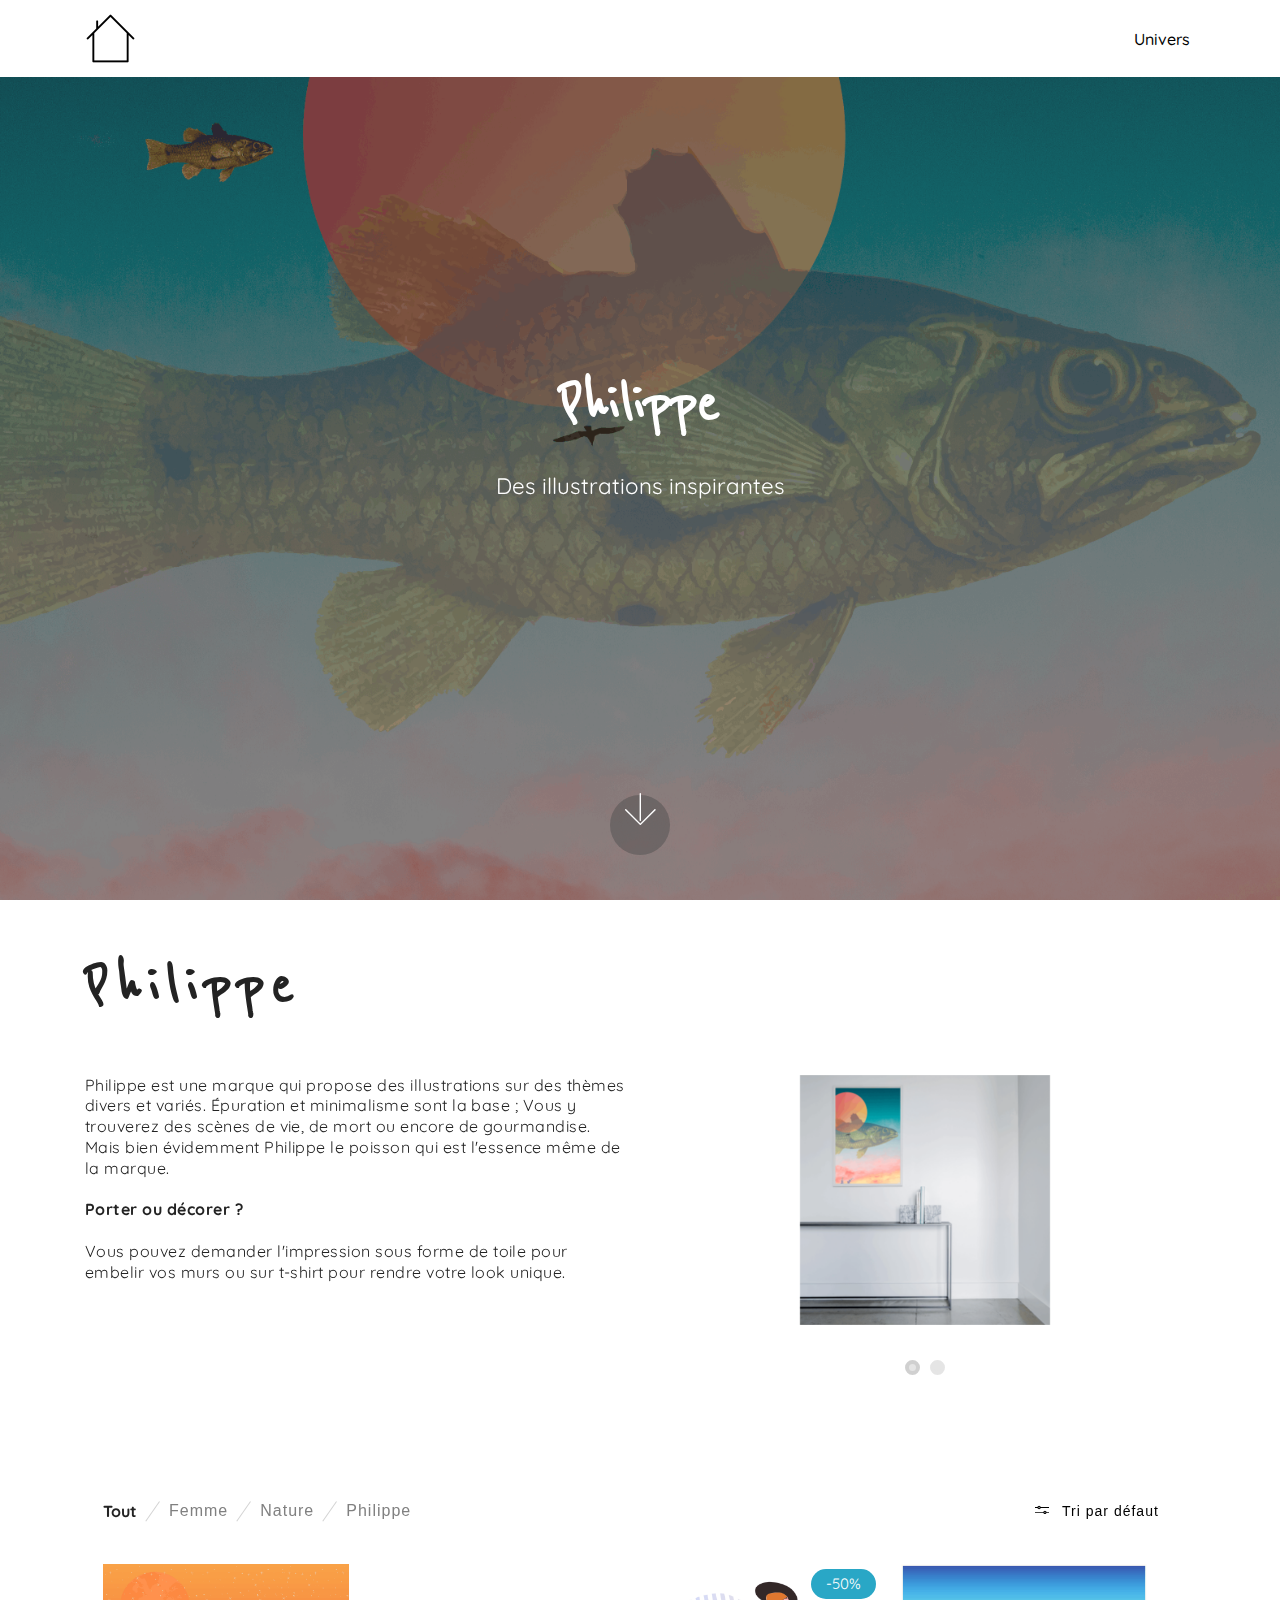
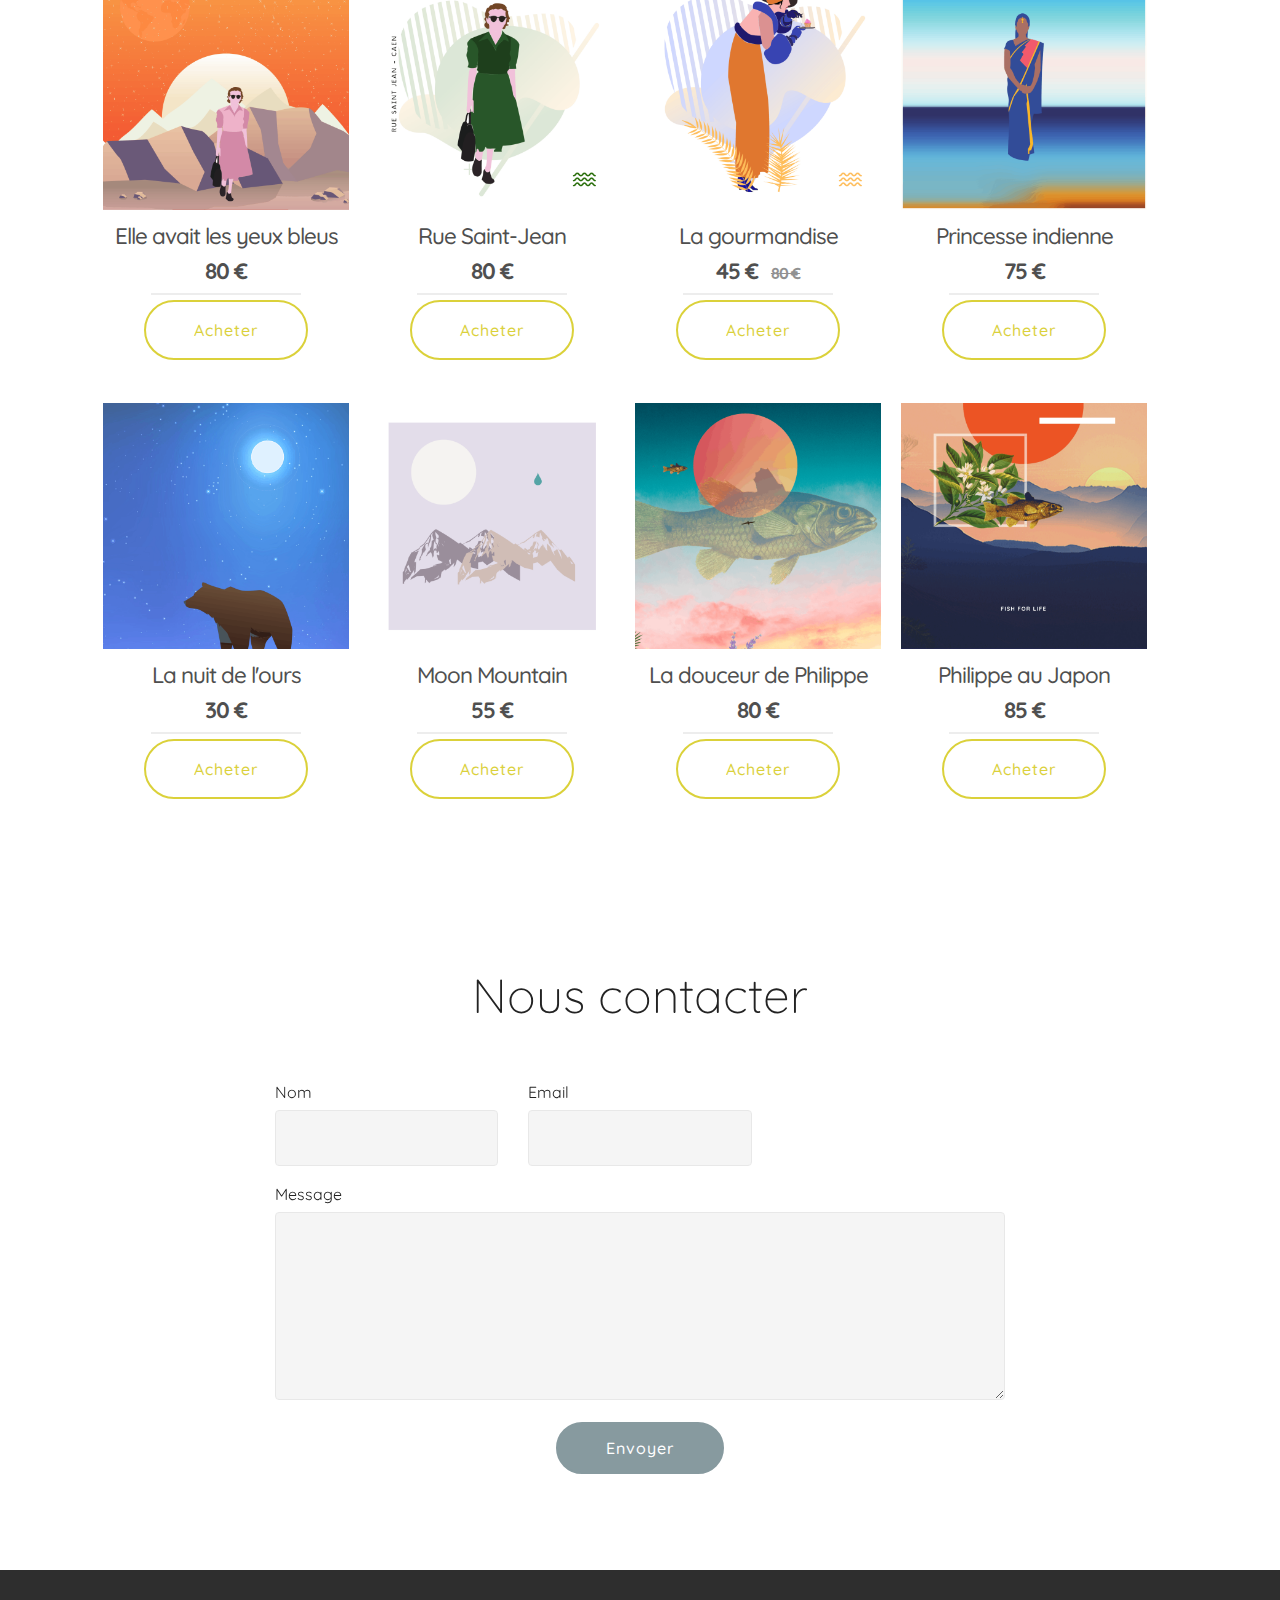
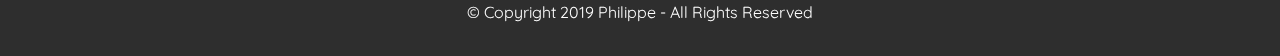
==== commit c88704d2: "create github pages" ====
--- a/index.html
+++ b/index.html
@@ -10,14 +10,14 @@
   <meta name="description" content="">
   
   <title>Home</title>
+  <link rel="stylesheet" href="assets/web/assets/mobirise-icons/mobirise-icons.css">
   <link rel="stylesheet" href="assets/web/assets/mobirise-icons2/mobirise2.css">
-  <link rel="stylesheet" href="assets/web/assets/mobirise-icons/mobirise-icons.css">
   <link rel="stylesheet" href="assets/tether/tether.min.css">
   <link rel="stylesheet" href="assets/bootstrap/css/bootstrap.min.css">
   <link rel="stylesheet" href="assets/bootstrap/css/bootstrap-grid.min.css">
   <link rel="stylesheet" href="assets/bootstrap/css/bootstrap-reboot.min.css">
+  <link rel="stylesheet" href="assets/dropdown/css/style.css">
   <link rel="stylesheet" href="assets/socicon/css/styles.css">
-  <link rel="stylesheet" href="assets/dropdown/css/style.css">
   <link rel="stylesheet" href="assets/theme/css/style.css">
   <link rel="stylesheet" href="assets/gallery/style.css">
   <link rel="stylesheet" href="assets/formoid/recaptcha.css">
@@ -27,7 +27,7 @@
   
 </head>
 <body>
-  <section class="menu cid-rWwfWeGoc5" once="menu" id="menu2-0">
+  <section class="menu cid-rWwfWeGoc5" once="menu" id="menu2-0" data-sortbtn="btn-primary">
 
     
 
@@ -52,7 +52,7 @@
         </div>
         <div class="collapse navbar-collapse" id="navbarSupportedContent">
             <ul class="navbar-nav nav-dropdown nav-right" data-app-modern-menu="true"><li class="nav-item">
-                    <a class="nav-link link text-black display-7" href="index.html#gallery2-4"><span class="mobi-mbri mobi-mbri-rocket mbr-iconfont mbr-iconfont-btn"></span>
+                    <a class="nav-link link text-black display-7" href="index.html#extShop10-6">
                         Univers</a>
                 </li></ul>
             
@@ -60,7 +60,7 @@
     </nav>
 </section>
 
-<section class="engine"><a href="https://mobirise.info/s">free bootstrap themes</a></section><section class="cid-rWwfXRBKrH mbr-fullscreen mbr-parallax-background" id="header2-1">
+<section class="engine"><a href="https://mobirise.info/a">online website builder</a></section><section class="cid-rWwfXRBKrH mbr-fullscreen mbr-parallax-background" id="header2-1" data-sortbtn="btn-primary">
 
     
 
@@ -85,7 +85,7 @@
     </div>
 </section>
 
-<section class="extSlider testimonials-slider cid-rX6ltaxeN1" data-interval="false" id="extSlider2-5">
+<section class="extSlider testimonials-slider cid-rX6ltaxeN1" data-interval="false" id="extSlider2-5" data-sortbtn="btn-primary">
      
 
     
@@ -141,17 +141,40 @@
     </div>
 </section>
 
-<section class="mbr-gallery mbr-slider-carousel cid-rWwgjoInql" id="gallery2-4">
-
-    
-
-    <div class="container">
-        <div><!-- Filter --><div class="mbr-gallery-filter container gallery-filter-active"><ul buttons="0"><li class="mbr-gallery-filter-all"><a class="btn btn-md btn-primary-outline active display-4" href="">Tout</a></li></ul></div><!-- Gallery --><div class="mbr-gallery-row"><div class="mbr-gallery-layout-default"><div><div><div class="mbr-gallery-item mbr-gallery-item--p2" data-video-url="false" data-tags="Femme"><div href="#lb-gallery2-4" data-slide-to="0" data-toggle="modal"><img src="assets/images/20191103-115320-2000x2000-800x800.png" alt="" title=""><span class="icon-focus"></span></div></div><div class="mbr-gallery-item mbr-gallery-item--p2" data-video-url="false" data-tags="Femme"><div href="#lb-gallery2-4" data-slide-to="1" data-toggle="modal"><img src="assets/images/20191103-115440-2000x2000-800x800.png" alt="" title=""><span class="icon-focus"></span></div></div><div class="mbr-gallery-item mbr-gallery-item--p2" data-video-url="false" data-tags="Femme"><div href="#lb-gallery2-4" data-slide-to="2" data-toggle="modal"><img src="assets/images/20191103-115534-2000x2000-800x800.png" alt="" title=""><span class="icon-focus"></span></div></div><div class="mbr-gallery-item mbr-gallery-item--p2" data-video-url="false" data-tags="Femme"><div href="#lb-gallery2-4" data-slide-to="3" data-toggle="modal"><img src="assets/images/india-2000x2000-800x800.png" alt="" title=""><span class="icon-focus"></span></div></div><div class="mbr-gallery-item mbr-gallery-item--p2" data-video-url="false" data-tags="Nature"><div href="#lb-gallery2-4" data-slide-to="4" data-toggle="modal"><img src="assets/images/ours-2000x2000-800x800.png" alt="" title=""><span class="icon-focus"></span></div></div><div class="mbr-gallery-item mbr-gallery-item--p2" data-video-url="false" data-tags="Nature"><div href="#lb-gallery2-4" data-slide-to="5" data-toggle="modal"><img src="assets/images/montagne-douce-2000x2000-800x795.png" alt="" title=""><span class="icon-focus"></span></div></div><div class="mbr-gallery-item mbr-gallery-item--p2" data-video-url="false" data-tags="Philippe"><div href="#lb-gallery2-4" data-slide-to="6" data-toggle="modal"><img src="assets/images/ph-apaisant-1880x1576-800x800.png" alt="" title=""><span class="icon-focus"></span></div></div><div class="mbr-gallery-item mbr-gallery-item--p2" data-video-url="false" data-tags="Philippe"><div href="#lb-gallery2-4" data-slide-to="7" data-toggle="modal"><img src="assets/images/philippe-japon-1920x1080-800x800.png" alt="" title=""><span class="icon-focus"></span></div></div></div></div><div class="clearfix"></div></div></div><!-- Lightbox --><div data-app-prevent-settings="" class="mbr-slider modal fade carousel slide" tabindex="-1" data-keyboard="true" data-interval="false" id="lb-gallery2-4"><div class="modal-dialog"><div class="modal-content"><div class="modal-body"><div class="carousel-inner"><div class="carousel-item"><img src="assets/images/20191103-115320-2000x2000.png" alt="" title=""></div><div class="carousel-item"><img src="assets/images/20191103-115440-2000x2000.png" alt="" title=""></div><div class="carousel-item"><img src="assets/images/20191103-115534-2000x2000.png" alt="" title=""></div><div class="carousel-item active"><img src="assets/images/india-2000x2000.png" alt="" title=""></div><div class="carousel-item"><img src="assets/images/ours-2000x2000.png" alt="" title=""></div><div class="carousel-item"><img src="assets/images/montagne-douce-2000x2000.png" alt="" title=""></div><div class="carousel-item"><img src="assets/images/ph-apaisant-1880x1576.png" alt="" title=""></div><div class="carousel-item"><img src="assets/images/philippe-japon-1920x1080.png" alt="" title=""></div></div><a class="carousel-control carousel-control-prev" role="button" data-slide="prev" href="#lb-gallery2-4"><span class="mbri-left mbr-iconfont" aria-hidden="true"></span><span class="sr-only">Previous</span></a><a class="carousel-control carousel-control-next" role="button" data-slide="next" href="#lb-gallery2-4"><span class="mbri-right mbr-iconfont" aria-hidden="true"></span><span class="sr-only">Next</span></a><a class="close" href="#" role="button" data-dismiss="modal"><span class="sr-only">Close</span></a></div></div></div></div></div>
-    </div>
-
-</section>
-
-<section class="mbr-section form1 cid-rWwg4Nf0j6" id="form1-2">
+<section class="mbr-gallery cid-rX6tOJtkYo" once="shops" id="extShop10-6" data-sortbtn="btn-primary">
+
+    
+
+    <div class="container">
+        <div class="mbr-shop" card-buttons="" show-sidebar="" shop__showsidebar="" show-buttons="" sorting=""><!-- Shop Gallery --><div class=" col-md-12 sort-buttons clearfix" style="display: none;"><div class="sort-buttons" style="display: none;"><div class="filter-by-d mbr-section-btn item-button" style="text-align: center;"><a class="btn btn-sm btn-secondary disableSortButton" href="" style="position: relative; display: inline-block;">Tri par défaut</a></div><div class="filter-by-pu mbr-section-btn"><a class="btn btn-sm btn-secondary-outline disableSortButton" href="">Prix: bas à élevé</a></div><div class="filter-by-pd mbr-section-btn"><a class="btn btn-sm btn-secondary-outline disableSortButton" href="">Prix: élevé à bas</a></div></div></div><div class="row col-md-12"><div class="wrapper-shop-items col-xl-9"><div class="mbr-gallery-row"><div><div class="shop-items"><div class="mbr-gallery-item" data-tags="Femme" data-slide-to="0" data-seller="false" data-price="80" data-oldprice="136"><div class="item_overlay" data-toggle="modal"></div><div class="galleryItem" data-toggle="modal"><div class="style_overlay"></div><div class="img_wraper"><img src="assets/images/20191103-115320-2000x2000-800x800-800x800.png" alt="" title=""></div><span class="onsale mbr-fonts-style display-7" data-onsale="false" style="display: none;">-50%</span><div class="sidebar_wraper"><h4 class="item-title mbr-fonts-style mbr-text display-5">Elle avait les yeux bleus</h4><div class="price-block"><span class="shop-item-price mbr-fonts-style display-5">80 €</span><span class="oldprice mbr-fonts-style display-7" style="display: none;">$136</span></div><div class="card-description"><p>Uniquement sur toile.</p><p><br>Cette jeune femme venue tout droit des années 50 part à la conquête de l'espace.<br><br>Code produit : <strong>Yv22n19eA17</strong></p></div><div class="mbr-section-btn" buttons="0"><a href="index.html" class="btn display-7 btn-success-outline">Acheter</a></div></div></div></div><div class="mbr-gallery-item" data-tags="Femme" data-slide-to="1" data-seller="false" data-price="80" data-oldprice="42"><div class="item_overlay" data-toggle="modal"></div><div class="galleryItem" data-toggle="modal"><div class="style_overlay"></div><div class="img_wraper"><img src="assets/images/20191103-115440-2000x2000-800x800.png" alt="" title=""></div><span class="onsale mbr-fonts-style display-7" data-onsale="false" style="display: none;">-50%</span><div class="sidebar_wraper"><h4 class="item-title mbr-fonts-style mbr-text display-5">Rue Saint-Jean</h4><div class="price-block"><span class="shop-item-price mbr-fonts-style display-5">80 €</span><span class="oldprice mbr-fonts-style display-7" style="display: none;">$42</span></div><div class="card-description"><p>Disponible sur toile ou sur T-shirt.</p><p><br>Yvonne sillonnant la rue Saint-Jean à Caen pendant la reconstruction d'après guerre.<br><br>Code produit : <strong>Yv22n20eA17</strong></p></div><div class="mbr-section-btn" buttons="0"><a href="index.html" class="btn display-7 btn-success-outline">Acheter</a></div></div></div></div><div class="mbr-gallery-item" data-tags="Femme" data-slide-to="2" data-seller="false" data-price="45" data-oldprice="80"><div class="item_overlay" data-toggle="modal"></div><div class="galleryItem" data-toggle="modal"><div class="style_overlay"></div><div class="img_wraper"><img src="assets/images/20191103-115534-2000x2000-800x800-800x800.png" alt="" title=""></div><span class="onsale mbr-fonts-style display-7" data-onsale="true">-50%</span><div class="sidebar_wraper"><h4 class="item-title mbr-fonts-style mbr-text display-5">La gourmandise</h4><div class="price-block"><span class="shop-item-price mbr-fonts-style display-5">45 €</span><span class="oldprice mbr-fonts-style display-7">80 €</span></div><div class="card-description"><p>Disponible sur toile ou sur T-shirt.</p><p><br></p><p>
+</p><div>
+</div><div>La gourmandise est un vilain défaut. Cette femme des années folles illustre avec brio la gourmandise en dévorant sa patisserie à l'abri des regards.</div><div><br></div><div>
+</div><div>
+</div><div>Code produit : <strong>Gr22n19eA17</strong></div><p></p></div><div class="mbr-section-btn" buttons="0"><a href="index.html" class="btn display-7 btn-success-outline">Acheter</a></div></div></div></div><div class="mbr-gallery-item" data-tags="Femme" data-slide-to="3" data-seller="false" data-price="75" data-oldprice="64"><div class="item_overlay" data-toggle="modal"></div><div class="galleryItem" data-toggle="modal"><div class="style_overlay"></div><div class="img_wraper"><img src="assets/images/india-2000x2000-800x800.png" alt="" title=""></div><span class="onsale mbr-fonts-style display-7" data-onsale="false" style="display: none;">-50%</span><div class="sidebar_wraper"><h4 class="item-title mbr-fonts-style mbr-text display-5">Princesse indienne</h4><div class="price-block"><span class="shop-item-price mbr-fonts-style display-5">75 €</span><span class="oldprice mbr-fonts-style display-7" style="display: none;">$64</span></div><div class="card-description"><p>Disponible uniquement sur toile.</p><p><br></p><p>
+</p><div>
+</div><div>Vision d'une princesse de l'orient avec le sahri traditionnel.</div><div><br></div><div>
+</div><div>Code produit : <strong>Pi22n196A17</strong></div><p></p></div><div class="mbr-section-btn" buttons="0"><a href="index.html" class="btn display-7 btn-success-outline">Acheter</a></div></div></div></div><div class="mbr-gallery-item" data-tags="Nature" data-slide-to="4" data-seller="false" data-price="30" data-oldprice="70"><div class="item_overlay" data-toggle="modal"></div><div class="galleryItem" data-toggle="modal"><div class="style_overlay"></div><div class="img_wraper"><img src="assets/images/ours-2000x2000-800x800.png" alt="" title=""></div><span class="onsale mbr-fonts-style display-7" data-onsale="false" style="display: none;">-50%</span><div class="sidebar_wraper"><h4 class="item-title mbr-fonts-style mbr-text display-5">La nuit de l'ours</h4><div class="price-block"><span class="shop-item-price mbr-fonts-style display-5">30 €</span><span class="oldprice mbr-fonts-style display-7" style="display: none;">$70</span></div><div class="card-description"><p>Disponible sur toile ou sur T-shirt.</p><p><br></p><p>
+</p><div>
+</div><div>Sorti tout droit d'une bande déssinée jeunesse, sa simplicité apporte calme et sérénité. Idéal pour une chambre d'enfant.</div><div><br></div><div>
+</div><div>
+</div><div>Code produit : <strong>OU2419eA17</strong></div><p></p></div><div class="mbr-section-btn" buttons="0"><a href="index.html" class="btn display-7 btn-success-outline">Acheter</a></div></div></div></div><div class="mbr-gallery-item" data-tags="Nature" data-slide-to="5" data-seller="false" data-price="55" data-oldprice="42"><div class="item_overlay" data-toggle="modal"></div><div class="galleryItem" data-toggle="modal"><div class="style_overlay"></div><div class="img_wraper"><img src="assets/images/montagne-douce-2000x2000-800x800-800x800.png" alt="" title=""></div><span class="onsale mbr-fonts-style display-7" data-onsale="false" style="display: none;">-50%</span><div class="sidebar_wraper"><h4 class="item-title mbr-fonts-style mbr-text display-5">Moon Mountain</h4><div class="price-block"><span class="shop-item-price mbr-fonts-style display-5">55 €</span><span class="oldprice mbr-fonts-style display-7" style="display: none;">$42</span></div><div class="card-description"><p>Disponible sur toile ou sur T-shirt.</p><p><br></p><p>
+</p><div>
+</div><div>Sorti tout droit d'une bande déssinée jeunesse, sa simplicité apporte calme et sérénité. Idéal pour une chambre d'enfant.</div><div><br></div><div>
+</div><div>
+</div><div>Code produit : <strong>Mm22n19eA17</strong></div><p></p></div><div class="mbr-section-btn" buttons="0"><a href="index.html" class="btn display-7 btn-success-outline">Acheter</a></div></div></div></div><div class="mbr-gallery-item" data-tags="Philippe" data-slide-to="6" data-seller="false" data-price="80" data-oldprice="92"><div class="item_overlay" data-toggle="modal"></div><div class="galleryItem" data-toggle="modal"><div class="style_overlay"></div><div class="img_wraper"><img src="assets/images/ph-apaisant-1880x1576-800x800-800x800.png" alt="" title=""></div><span class="onsale mbr-fonts-style display-7" data-onsale="false" style="display: none;">-50%</span><div class="sidebar_wraper"><h4 class="item-title mbr-fonts-style mbr-text display-5">La douceur de Philippe</h4><div class="price-block"><span class="shop-item-price mbr-fonts-style display-5">80 €</span><span class="oldprice mbr-fonts-style display-7" style="display: none;">$92</span></div><div class="card-description"><p>Disponible sur toile ou sur T-shirt.</p><p><br></p><p>
+</p><div>
+</div><div>Unique.</div><div><br></div><div>
+</div><div>
+</div><div>Code produit : <strong>Ph22n19eA17</strong></div><p></p></div><div class="mbr-section-btn" buttons="0"><a href="index.html" class="btn display-7 btn-success-outline">Acheter</a></div></div></div></div><div class="mbr-gallery-item" data-tags="Philippe" data-slide-to="7" data-seller="false" data-price="85" data-oldprice="92"><div class="item_overlay" data-toggle="modal"></div><div class="galleryItem" data-toggle="modal"><div class="style_overlay"></div><div class="img_wraper"><img src="assets/images/philippe-japon-1920x1080-800x800.png" alt="" title=""></div><span class="onsale mbr-fonts-style display-7" data-onsale="false" style="display: none;">-50%</span><div class="sidebar_wraper"><h4 class="item-title mbr-fonts-style mbr-text display-5">Philippe au Japon</h4><div class="price-block"><span class="shop-item-price mbr-fonts-style display-5">85 €</span><span class="oldprice mbr-fonts-style display-7" style="display: none;">$92</span></div><div class="card-description"><p>Disponible sur toile ou sur T-shirt.</p><p><br></p><p>
+</p><div>
+</div><div>Le premier voyage de Philippe au Japon.</div><div><br></div><div>
+</div><div>
+</div><div>Code produit : <strong>HH22n19eA17</strong></div><p></p></div><div class="mbr-section-btn" buttons="0"><a href="index.html" class="btn display-7 btn-success-outline">Acheter</a></div></div></div></div></div></div><div class="clearfix"></div></div></div><div class="col-xl-3 sidebar"><div class="sidebar-background"></div><div class="sidebar-block container sidebar-categories"><h4 class="sidebar-title mbr-fonts-style mbr-text display-7">Filter</h4><div class="categories col-md-12"><div class="categories-titles"><!-- Filter --><div class="mbr-gallery-filter mbr-shop-filter container gallery-filter-active"><ul buttons="0"><li class="mbr-gallery-filter-all active display-7">Tout</li> </ul></div></div></div></div></div></div><!-- Lightbox --><div class="shopItemsModal_wraper" style="z-index: 100;"><div class="shopItemsModalBg"></div><div class="shopItemsModal row"><div class="col-md-6 image-modal"></div><div class="col-md-6 text-modal"></div><div class="closeModal"><div class="close-modal-wrapper"></div></div></div></div></div>
+    </div>
+
+</section>
+
+<section class="mbr-section form1 cid-rWwg4Nf0j6" id="form1-2" data-sortbtn="btn-primary">
 
     
 
@@ -169,7 +192,7 @@
         <div class="row justify-content-center">
             <div class="media-container-column col-lg-8" data-form-type="formoid">
                 <!---Formbuilder Form--->
-                <form action="https://mobirise.com/" method="POST" class="mbr-form form-with-styler" data-form-title="Mobirise Form"><input type="hidden" name="email" data-form-email="true" value="JsOgluuS9k5tffJqvxyO80bFYpJT1OcdXi4RSuyzrfI/aK47ridPJF3TBJVIpJa7SwK8x8gLfgScZVvW2l0whC6k7r+l6ES3yOwvMeyOwz6potn2g0TfkZukkMMpUORi.whE7B1RSE55NKTeQlXQ5dO5yVVI51m2THioLPxyKFKnPH3914dL2jxUn3UQUR0h0ITF2XNnarUc/Cnd+LwZlOpqeZDTvb1WtGkuYjz2HJejnYxI0WFAWB4m+s56jFmvk">
+                <form action="https://mobirise.com/" method="POST" class="mbr-form form-with-styler" data-form-title="Mobirise Form"><input type="hidden" name="email" data-form-email="true" value="e+PKJkDkaVpAW9VpaH4bJ3DKa4juBLM36o5drnclYs8GEGFPMpv/UW8Gc6tY8CFjQVsgytCEMCFy9UzX+W8QeLZDQ+f10+8qA2w+fIJ0oGfOkwrL/SVUvpJhg1/piUw8.0COBdqBw6ZLWKWZJoFrtu5Oo6rrwMaeqDSixNY6c7CzzjmPsjYKD5+fw5KPskrY+ez1WQKQ6W51u4TJ+pqwpjWEDvaD8RYuerH8JOs6xqSX5dDvt5lOOVBP/7GotqOhy">
                     <div class="row">
                         <div hidden="hidden" data-form-alert="" class="alert alert-success col-12">Votre message a été envoyé avec succès !</div>
                         <div hidden="hidden" data-form-alert-danger="" class="alert alert-danger col-12">
@@ -197,7 +220,7 @@
     </div>
 </section>
 
-<section once="footers" class="cid-rWwg9pvhvD" id="footer7-3">
+<section once="footers" class="cid-rWwg9pvhvD" id="footer7-3" data-sortbtn="btn-primary">
 
     
 
@@ -221,20 +244,17 @@
   <script src="assets/popper/popper.min.js"></script>
   <script src="assets/tether/tether.min.js"></script>
   <script src="assets/bootstrap/js/bootstrap.min.js"></script>
+  <script src="assets/mobirise-shop/script.js"></script>
   <script src="assets/dropdown/js/nav-dropdown.js"></script>
   <script src="assets/dropdown/js/navbar-dropdown.js"></script>
-  <script src="assets/touchswipe/jquery.touch-swipe.min.js"></script>
   <script src="assets/smoothscroll/smooth-scroll.js"></script>
+  <script src="assets/parallax/jarallax.min.js"></script>
   <script src="assets/bootstrapcarouselswipe/bootstrap-carousel-swipe.js"></script>
   <script src="assets/mbr-testimonials-slider/mbr-testimonials-slider.js"></script>
-  <script src="assets/masonry/masonry.pkgd.min.js"></script>
-  <script src="assets/imagesloaded/imagesloaded.pkgd.min.js"></script>
-  <script src="assets/vimeoplayer/jquery.mb.vimeo_player.js"></script>
-  <script src="assets/parallax/jarallax.min.js"></script>
+  <script src="assets/touchswipe/jquery.touch-swipe.min.js"></script>
   <script src="assets/theme/js/script.js"></script>
   <script src="assets/gallery/player.min.js"></script>
   <script src="assets/gallery/script.js"></script>
-  <script src="assets/slidervideo/script.js"></script>
   <script src="assets/formoid/formoid.min.js"></script>
   
   
--- a/assets/mobirise/css/mbr-additional.css
+++ b/assets/mobirise/css/mbr-additional.css
@@ -1893,67 +1893,878 @@
     padding-top: 2rem;
   }
 }
-.cid-rWwgjoInql {
+.cid-rX6tOJtkYo {
   padding-top: 45px;
   padding-bottom: 45px;
   background-color: #ffffff;
-}
-.cid-rWwgjoInql .mbr-slider .carousel-control {
-  background: #1b1b1b;
-}
-.cid-rWwgjoInql .mbr-slider .carousel-control-prev {
-  left: 0;
-  margin-left: 2.5rem;
-}
-.cid-rWwgjoInql .mbr-slider .carousel-control-next {
-  right: 0;
-  margin-right: 2.5rem;
-}
-.cid-rWwgjoInql .mbr-slider .modal-body .close {
-  background: #1b1b1b;
-}
-.cid-rWwgjoInql .mbr-gallery-item > div::before {
+  overflow: hidden;
+}
+.cid-rX6tOJtkYo .mbr-shop {
+  display: inline-block;
+  width: 100%;
+}
+.cid-rX6tOJtkYo .container {
+  padding: 0rem 0.5rem;
+}
+.cid-rX6tOJtkYo .sidebar {
+  display: flex;
+  flex-direction: column;
+  order: -1;
+  padding-bottom: 1.5rem;
+  margin: 0;
+}
+.cid-rX6tOJtkYo .sidebar-categories .sidebar-title {
+  display: none;
+}
+@media (min-width: 1200px) {
+  .cid-rX6tOJtkYo .col-xl-3 {
+    -ms-flex: 0 0 28%;
+    flex: 0 0 28%;
+    max-width: 28%;
+  }
+  .cid-rX6tOJtkYo .col-xl-9 {
+    flex: 0 0 100%;
+    max-width: 100%;
+  }
+}
+.cid-rX6tOJtkYo .mbr-shop__row {
+  margin: 0;
+  display: flex;
+  flex-direction: column;
+}
+.cid-rX6tOJtkYo .mbr-gallery-item {
+  margin-bottom: 1rem;
+}
+.cid-rX6tOJtkYo .mbr-gallery-item .sidebar_wraper .mbr-section-btn {
+  text-align: left;
+}
+.cid-rX6tOJtkYo .mbr-gallery-item .sidebar_wraper .item-title {
+  text-align: left;
+  padding-bottom: .5rem;
+}
+.cid-rX6tOJtkYo .mbr-gallery-item .sidebar_wraper .item-subtitle {
+  text-align: left;
+}
+.cid-rX6tOJtkYo .mbr-gallery-item .sidebar_wraper .price-block {
+  text-align: left;
+}
+.cid-rX6tOJtkYo .shop-items .price-block {
+  position: relative;
+}
+.cid-rX6tOJtkYo .shop-items .price-block:before {
   content: '';
   position: absolute;
+  left: 50%;
+  right: 50%;
+  transform: translate(-50%, -50%);
+  bottom: -9px;
+  width: 150px;
+  height: 1px;
+  background: #d3d3d3;
+}
+@media (min-width: 767px) {
+  .cid-rX6tOJtkYo .mbr-gallery-filter ul {
+    display: flex!important;
+    width: max-content;
+  }
+}
+.cid-rX6tOJtkYo .mbr-gallery-filter ul li {
+  padding: 6px 30px 6px 2px!important;
+}
+.cid-rX6tOJtkYo .categories {
+  padding: 0;
+}
+.cid-rX6tOJtkYo .mbr-gallery-filter ul li:not(:last-child):after {
+  content: '';
+  position: absolute;
+  height: 24px;
+  width: 1px;
+  right: 22px;
+  top: 50%;
+  background: #d3d3d3 !important;
+  transform: rotate(35deg) translateY(-59%);
+}
+.cid-rX6tOJtkYo .filter-by-d .btn {
+  background: transparent!important;
+  border: none!important;
+  color: black!important;
+}
+.cid-rX6tOJtkYo .filter-by-d .btn:hover,
+.cid-rX6tOJtkYo .filter-by-d .btn:active {
+  background: transparent!important;
+  color: black!important;
+}
+.cid-rX6tOJtkYo .filter-by-d .btn:before {
+  content: "\e972";
+  font-family: Moririse2;
+  padding-right: 12px;
+}
+.cid-rX6tOJtkYo .filter-by-pu {
+  opacity: 0;
+  background: rgba(0, 0, 0, 0.6);
+  margin-right: 27px!important;
+  border-bottom: 1px solid #373329;
+}
+.cid-rX6tOJtkYo .filter-by-pu:hover {
+  background: rgba(0, 0, 0, 0.8);
+}
+.cid-rX6tOJtkYo .filter-by-pu .btn {
+  color: white!important;
+  border: none;
+  background: transparent!important;
+}
+.cid-rX6tOJtkYo .filter-by-pu .btn:hover,
+.cid-rX6tOJtkYo .filter-by-pu .btn:active {
+  background: transparent!important;
+  color: white!important;
+}
+.cid-rX6tOJtkYo .filter-by-pd .btn {
+  color: white!important;
+  border: none;
+  background: transparent!important;
+}
+.cid-rX6tOJtkYo .filter-by-pd .btn:hover,
+.cid-rX6tOJtkYo .filter-by-pd .btn:active {
+  background: transparent!important;
+  color: white!important;
+  border: none;
+}
+.cid-rX6tOJtkYo .filter-by-pd {
+  opacity: 0;
+  background: rgba(0, 0, 0, 0.6);
+  margin-right: 27px!important;
+}
+.cid-rX6tOJtkYo .filter-by-pd:hover {
+  background: rgba(0, 0, 0, 0.8);
+}
+.cid-rX6tOJtkYo .col-md-12 .sort-buttons {
+  position: absolute;
+  z-index: 100;
+  right: 0px;
+  top: 25px;
+  height: 58px;
+  width: 230px;
+}
+.cid-rX6tOJtkYo .col-md-12 .sort-buttons:hover {
+  z-index: 100;
+  height: 160px;
+}
+.cid-rX6tOJtkYo .col-md-12 .sort-buttons:hover .filter-by-pu {
+  opacity: 1;
+}
+.cid-rX6tOJtkYo .col-md-12 .sort-buttons:hover .filter-by-pd {
+  opacity: 1;
+}
+.cid-rX6tOJtkYo .flex-row-reverse {
+  flex-direction: column-reverse !important;
+}
+.cid-rX6tOJtkYo .flex-row-reverse .wrapper-shop-items {
+  margin-top: 6rem;
+}
+@media (max-width: 992px) {
+  .cid-rX6tOJtkYo .col-md-12 .sort-buttons {
+    top: -10px !important;
+  }
+}
+@media (max-width: 767px) {
+  .cid-rX6tOJtkYo .mbr-gallery-filter ul li:not(:last-child):after {
+    content: none;
+  }
+  .cid-rX6tOJtkYo .mbr-shop .image-modal {
+    text-align: center;
+  }
+  .cid-rX6tOJtkYo .mbr-shop .image-modal img {
+    max-height: 50vh;
+    width: auto;
+    max-width: 100%;
+  }
+  .cid-rX6tOJtkYo .mbr-shop .shopItemsModal {
+    top: 15%;
+    bottom: 70px;
+    left: 10%;
+    width: 80%;
+  }
+  .cid-rX6tOJtkYo .mbr-shop .shopItemsModal .image-modal {
+    padding-right: 0;
+  }
+  .cid-rX6tOJtkYo .mbr-shop .sidebar-background:after {
+    top: -1%;
+  }
+  .cid-rX6tOJtkYo .col-md-12 .sort-buttons {
+    position: relative;
+    height: 200px;
+    width: fit-content;
+    right: 0px!important;
+  }
+  .cid-rX6tOJtkYo .col-md-12 .sort-buttons:hover {
+    height: 200px;
+  }
+  .cid-rX6tOJtkYo .col-md-12 .sort-buttons .filter-by-pu,
+  .cid-rX6tOJtkYo .col-md-12 .sort-buttons .filter-by-pd {
+    opacity: 1;
+    margin: 0!important;
+  }
+  .cid-rX6tOJtkYo .sort-buttons {
+    align-items: center!important;
+  }
+}
+@media (max-width: 1200px) {
+  .cid-rX6tOJtkYo .col-md-12 .sort-buttons {
+    right: 12px;
+  }
+  .cid-rX6tOJtkYo .mbr-shop .sort-buttons {
+    text-align: center;
+    margin-right: 0 !important;
+  }
+}
+.cid-rX6tOJtkYo .mbr-shop .btn-sm {
+  margin: 0.2rem;
+}
+.cid-rX6tOJtkYo .sidebar-background:after {
+  background-color: #ffffff !important;
+  opacity: 0.8;
+}
+.cid-rX6tOJtkYo .sidebar_wraper {
+  background-color: #ffffff !important;
+  opacity: 0.8;
+}
+.cid-rX6tOJtkYo .oldprice {
+  padding-left: .8rem!important;
+  color: #767676;
+  text-decoration: line-through;
+}
+.cid-rX6tOJtkYo .shopItemsModal_wraper {
   left: 0;
-  top: 0;
+}
+.cid-rX6tOJtkYo .mbr-shop .shoppingcart-icons {
+  z-index: 105 !important;
+}
+.cid-rX6tOJtkYo .mbr-shop .galleryItem .sidebar_wraper {
+  display: flex;
+  flex-direction: column;
+  align-items: center;
+  text-align: center;
+}
+.cid-rX6tOJtkYo .mbr-shop .shop-title {
+  margin-bottom: 18px;
+  padding-left: 25px;
+  padding-right: 25px;
+  display: inline-block;
+  max-width: 80%;
+}
+.cid-rX6tOJtkYo .mbr-shop .sidebar-title {
+  line-height: 25px;
+}
+.cid-rX6tOJtkYo .mbr-shop .shopItemsModal_wraper {
+  position: fixed;
+  display: none;
+  -webkit-align-items: center;
+  align-items: center;
+  -webkit-justify-content: center;
+  justify-content: center;
   width: 100%;
   height: 100%;
-  background: #554346;
-  opacity: 0;
-  -webkit-transition: 0.2s opacity ease-in-out;
-  transition: 0.2s opacity ease-in-out;
-  background: linear-gradient(to left, #554346, #45505b) !important;
-}
-.cid-rWwgjoInql .mbr-gallery-item > div:hover .mbr-gallery-title::before {
-  background: transparent !important;
-}
-.cid-rWwgjoInql .mbr-gallery-item > div:hover:before {
-  opacity: 0.7 !important;
-}
-.cid-rWwgjoInql .mbr-gallery-title {
-  font-size: .9em;
-  position: absolute;
+  background-color: rgba(87, 87, 87, 0.4);
+  top: 0;
+  cursor: pointer;
+  z-index: 1040;
+}
+.cid-rX6tOJtkYo .mbr-shop .card-description {
+  cursor: text;
+  display: none;
+}
+.cid-rX6tOJtkYo .mbr-shop .image-modal {
+  padding-left: 0;
+  padding-right: 0;
+  text-align: center;
+}
+.cid-rX6tOJtkYo .mbr-shop .image-modal img {
+  max-width: 100%;
+  max-height: 75vh;
+}
+.cid-rX6tOJtkYo .mbr-shop .hide-modal {
+  display: none;
+}
+.cid-rX6tOJtkYo .mbr-shop .shopItemsModal {
+  cursor: default;
+  padding: 50px;
+  width: 1000px;
+  max-width: 100%;
+  background-color: #ffffff;
+  z-index: 2000;
+  overflow: auto;
+  position: fixed;
+}
+.cid-rX6tOJtkYo .mbr-shop .shopItemsModal p {
+  margin-bottom: 0;
+}
+.cid-rX6tOJtkYo .mbr-shop .shopItemsModal ul {
+  margin-bottom: 0;
+}
+.cid-rX6tOJtkYo .mbr-shop .shopItemsModal .card-description {
   display: block;
   width: 100%;
-  bottom: 0;
-  padding: 1rem;
-  color: #fff;
-  z-index: 2;
-}
-.cid-rWwgjoInql .mbr-gallery-title:before {
-  content: " ";
+}
+.cid-rX6tOJtkYo .mbr-shop .shopItemsModal .close-modal {
+  content: '';
+  position: absolute;
+  top: 0;
+  right: 0;
+  width: 50px;
+  height: 4px;
+  background-color: red;
+  transform: rotate(45deg);
+  -webkit-transform: rotate(45deg);
+}
+.cid-rX6tOJtkYo .mbr-shop .shopItemsModal .close-modal:before {
+  content: '';
+  position: absolute;
+  top: 0;
+  right: 0;
+  width: 50px;
+  height: 4px;
+  background-color: red;
+  -webkit-transform: rotate(-45deg);
+  transform: rotate(-45deg);
+}
+.cid-rX6tOJtkYo .mbr-shop .test-overlay {
+  position: absolute;
   width: 100%;
   height: 100%;
+  background-color: rgba(0, 0, 0, 0.5);
+}
+.cid-rX6tOJtkYo .mbr-shop .filter-by-pu,
+.cid-rX6tOJtkYo .mbr-shop .filter-by-pd,
+.cid-rX6tOJtkYo .mbr-shop .filter-by-d {
+  display: inline-block;
+  margin-right: 3px;
+}
+.cid-rX6tOJtkYo .mbr-shop .sort-buttons {
+  padding-bottom: 0rem;
+  margin-right: 13px;
+  text-align: right;
+}
+.cid-rX6tOJtkYo .mbr-shop .galleryItem:before {
+  width: 0 !important;
+  height: 0 !important;
+}
+.cid-rX6tOJtkYo .mbr-shop .modal-dialog {
+  max-width: 700px;
+}
+.cid-rX6tOJtkYo .mbr-shop .mbr-gallery-item {
+  left: 0 !important;
+  top: 0 !important;
+  vertical-align: top;
+  position: relative !important;
+  -webkit-transform: none !important;
+  transform: none !important;
+  padding: 10px;
+}
+.cid-rX6tOJtkYo .mbr-shop .galleryItem h4,
+.cid-rX6tOJtkYo .mbr-shop .carousel-item h4 {
+  font-style: normal;
+  line-height: 1;
+  text-transform: none;
+  letter-spacing: -1px;
+  word-spacing: 0;
+  margin-bottom: 0.3rem;
+  padding-top: 15px;
+  transition: color 0.5s;
+}
+.cid-rX6tOJtkYo .mbr-shop .galleryItem h5,
+.cid-rX6tOJtkYo .mbr-shop .carousel-item h5 {
+  font-style: italic;
+  font-weight: 400;
+  line-height: 22.36px;
+  text-transform: none;
+  letter-spacing: 0px;
+  word-spacing: 0;
+}
+.cid-rX6tOJtkYo .mbr-shop .galleryItem p,
+.cid-rX6tOJtkYo .mbr-shop .carousel-item p {
+  font-style: italic;
+  font-weight: 400;
+  text-transform: none;
+  letter-spacing: 0px;
+  word-spacing: 0px;
+  text-align: center;
+  display: inline;
+}
+.cid-rX6tOJtkYo .mbr-shop .item-button {
+  text-align: center;
+}
+.cid-rX6tOJtkYo .mbr-shop .modalButton {
+  display: inline-block;
+  float: right;
+  margin-right: 10px;
+}
+.cid-rX6tOJtkYo .mbr-shop .modalButton.btn-success {
+  right: 15%;
+}
+.cid-rX6tOJtkYo .mbr-shop .sidebar {
+  margin-top: 30px;
+  position: relative;
+}
+.cid-rX6tOJtkYo .mbr-shop .sidebar-block {
+  position: relative;
+}
+.cid-rX6tOJtkYo .mbr-shop .sidebar-background:after {
+  content: '';
+  position: absolute;
+  width: 100%;
+  height: 102%;
+  background-color: rgba(0, 0, 0, 0.05);
+  top: -20px;
+  right: 3px;
+}
+.cid-rX6tOJtkYo .mbr-shop .bestsellers {
+  padding-left: 0;
+  padding-right: 0;
+  position: relative;
+  margin-bottom: 20px;
+}
+.cid-rX6tOJtkYo .mbr-shop .bestsellers .onsale {
+  top: -15px;
+}
+.cid-rX6tOJtkYo .mbr-shop .bestsellers .price-block {
+  padding-top: 5px;
+  text-align: left;
+  line-height: 1;
+}
+.cid-rX6tOJtkYo .mbr-shop .bestsellers .mbr-gallery-item {
+  width: 100%;
+}
+.cid-rX6tOJtkYo .mbr-shop .bestsellers .mbr-gallery-item img {
+  width: 80px;
+  float: left;
+  margin-right: 20px;
+}
+.cid-rX6tOJtkYo .mbr-shop .bestsellers .mbr-gallery-item h4 {
+  text-align: left;
+  padding-bottom: 5px;
+  line-height: 1;
+  border-bottom: 1px dotted #d6d6d6;
+}
+.cid-rX6tOJtkYo .mbr-shop .bestsellers .mbr-gallery-item h5 {
+  text-align: left;
+  display: none;
+}
+.cid-rX6tOJtkYo .mbr-shop .bestsellers .mbr-gallery-item p {
+  text-align: left;
+}
+.cid-rX6tOJtkYo .mbr-shop .bestsellers .btn {
+  display: none;
+}
+.cid-rX6tOJtkYo .mbr-shop .bestsellers-img {
+  display: inline-block;
+  width: 80px;
+  height: 80px;
+  overflow: hidden;
+}
+.cid-rX6tOJtkYo .mbr-shop .bestsellers-title {
+  display: inline-block;
+}
+.cid-rX6tOJtkYo .mbr-shop .onsale {
+  position: absolute;
+  top: 5px;
+  right: 5px;
+  display: block;
+  transition: color .3s ease;
+  text-align: center;
+  z-index: 95;
+  height: 30px;
+  line-height: 30px;
+  padding: 0 15px;
+  background: #29a7c6;
+  color: #ffffff;
+  border-radius: 30px;
+  font-weight: 400;
+  font-style: normal;
+  text-transform: none;
+  letter-spacing: 0px;
+}
+.cid-rX6tOJtkYo .mbr-shop .mbr-gallery-item__hided {
+  display: none;
+}
+.cid-rX6tOJtkYo .mbr-shop .mbr-gallery-item__hided h4,
+.cid-rX6tOJtkYo .mbr-shop .mbr-gallery-item__hided h5,
+.cid-rX6tOJtkYo .mbr-shop .mbr-gallery-item__hided p {
+  display: none;
+}
+.cid-rX6tOJtkYo .mbr-shop .mbr-gallery-item__hided .btn {
+  display: none;
+}
+.cid-rX6tOJtkYo .mbr-shop .galleryItem .price-block {
+  display: block;
+  margin-bottom: 8px;
+}
+.cid-rX6tOJtkYo .mbr-shop .galleryItem .price-block span {
+  font-style: normal;
+  font-weight: 700;
+  line-height: 1;
+  text-transform: none;
+  letter-spacing: -1px;
+  word-spacing: 0;
+}
+.cid-rX6tOJtkYo .mbr-shop .mbr-gallery-filter {
+  padding-left: 0;
+  text-align: left;
+  padding-top: 0;
+}
+.cid-rX6tOJtkYo .mbr-shop .mbr-gallery-filter ul li {
+  position: relative;
+  padding: 7px 0 4px 25px;
+  border-bottom: 1px dotted #d6d6d6;
+  margin: 0;
+  font-style: normal;
+  font-weight: 400;
+  line-height: 24.99px;
+  text-transform: none;
+  letter-spacing: 0px;
+  word-spacing: 0;
+  direction: ltr;
+  border: none;
+  display: list-item;
+  text-align: left;
+  transition: all 0.3s ease-out;
+  cursor: pointer;
+}
+.cid-rX6tOJtkYo .mbr-shop .mbr-gallery-filter ul li.active {
+  background-color: transparent;
+  font-weight: bold;
+}
+.cid-rX6tOJtkYo .mbr-shop .range-slider {
+  padding-bottom: 25px;
+}
+.cid-rX6tOJtkYo .mbr-shop .filter-cost {
+  display: block;
+  vertical-align: middle;
+  max-width: 250px;
+  text-align: left;
+  position: relative;
+  margin-bottom: 30px;
+}
+.cid-rX6tOJtkYo .mbr-shop .filter-cost p {
+  margin-bottom: 10px;
+  font-size: 16px;
+  line-height: 21px;
+  color: #666666;
+  font-weight: bold;
+}
+.cid-rX6tOJtkYo .mbr-shop .price-controls {
+  position: relative;
+  height: 36px;
+  margin-bottom: 30px;
+  border: 2px solid #666666;
+  border-radius: 2px;
+  font-size: 0;
+}
+.cid-rX6tOJtkYo .mbr-shop .price-controls label {
+  display: inline-block;
+  width: 50%;
+  font-size: 14px;
+  line-height: 32px;
+  color: #666666;
+  font-weight: normal;
+  cursor: pointer;
+  margin-bottom: 0;
+}
+.cid-rX6tOJtkYo .mbr-shop .price-controls label.min-price {
+  border-right: 2px solid #666666;
+}
+.cid-rX6tOJtkYo .mbr-shop .price-controls input {
+  width: 100%;
+  background-color: #ffffff;
+  border: none;
+  line-height: 31px;
+  height: 31px;
+  text-align: center;
+  -webkit-user-select: none;
+  -ms-user-select: none;
+  user-select: none;
+}
+.cid-rX6tOJtkYo .mbr-shop .range-controls {
+  position: relative;
+}
+.cid-rX6tOJtkYo .mbr-shop .range-controls .scale {
+  width: 100%;
+  height: 2px;
+  background-color: rgba(190, 190, 190, 0.3);
+}
+.cid-rX6tOJtkYo .mbr-shop .range-controls .bar {
+  margin-left: 0;
+  width: 100%;
+  height: 2px;
+  background-color: #666666;
+}
+.cid-rX6tOJtkYo .mbr-shop .toggle {
+  position: absolute;
+  top: -9px;
+  width: 4px;
+  height: 4px;
+  border: 8px solid #666666;
+  border-radius: 100%;
+  box-sizing: content-box;
+  background-color: #ababab;
+  cursor: pointer;
+}
+.cid-rX6tOJtkYo .mbr-shop .toggle:hover,
+.cid-rX6tOJtkYo .mbr-shop .toggle:active {
+  background-color: #c0a375;
+}
+.cid-rX6tOJtkYo .mbr-shop .min-toggle {
+  left: 0;
+}
+.cid-rX6tOJtkYo .mbr-shop .max-toggle {
+  right: 0;
+}
+.cid-rX6tOJtkYo .mbr-shop .hided-by-price {
+  display: none;
+}
+.cid-rX6tOJtkYo .mbr-shop .text-modal {
+  padding-right: 30px;
+  padding-left: 30px;
+}
+.cid-rX6tOJtkYo .mbr-shop .text-modal .item-button {
+  text-align: left !important;
+}
+.cid-rX6tOJtkYo .mbr-shop .text-modal .price-block {
+  line-height: 1;
+  border-bottom: 1px dotted #d6d6d6;
+}
+.cid-rX6tOJtkYo .mbr-shop .text-modal .price-block p {
+  display: inline;
+}
+.cid-rX6tOJtkYo .mbr-shop .text-modal .price-block span {
+  display: inline-block;
+  font-weight: 700;
+  padding: 10px 0 20px 0;
+}
+.cid-rX6tOJtkYo .mbr-shop .text-modal .card-description {
+  padding-top: 20px;
+  display: block;
+  font-size: 16px;
+  line-height: 24px;
+  margin-bottom: 50px;
+}
+.cid-rX6tOJtkYo .mbr-shop .modal-control-panel {
+  padding-right: 0;
+}
+.cid-rX6tOJtkYo .mbr-shop .modal-cb {
+  display: inline-block;
+  float: right;
+  margin-right: 10px;
+  margin-left: 10px;
+}
+.cid-rX6tOJtkYo .mbr-shop .shopItemsModalBg {
+  width: 100%;
+  height: 100%;
+}
+.cid-rX6tOJtkYo .mbr-shop .close-modal-wrapper {
+  cursor: pointer;
+  width: 40px;
+  height: 40px;
+  position: absolute;
   top: 0;
-  left: 0;
-  z-index: -1;
+  right: 0;
+}
+.cid-rX6tOJtkYo .mbr-shop .close-modal-wrapper:after {
+  content: "";
   position: absolute;
-  background: #554346 !important;
-  opacity: 0.7;
-  -webkit-transition: 0.2s background ease-in-out;
-  transition: 0.2s background ease-in-out;
-  background: linear-gradient(to left, #554346, #45505b) !important;
+  width: 40px;
+  height: 3px;
+  background-color: #cccccc;
+  top: 50%;
+  right: 5%;
+  -webkit-transform: rotate(-45deg);
+  transform: rotate(-45deg);
+}
+.cid-rX6tOJtkYo .mbr-shop .close-modal-wrapper:before {
+  content: "";
+  position: absolute;
+  width: 3px;
+  height: 40px;
+  background-color: #cccccc;
+  right: 50%;
+  top: 5%;
+  -webkit-transform: rotate(-45deg);
+  transform: rotate(-45deg);
+}
+.cid-rX6tOJtkYo .mbr-shop .closeModal {
+  position: absolute;
+  top: 10px;
+  right: 10px;
+}
+.cid-rX6tOJtkYo .mbr-shop .shopItemsModal .sidebar_wraper {
+  text-align: left;
+}
+.cid-rX6tOJtkYo .mbr-shop .shopItemsModal .onsale {
+  top: 10px;
+  right: 10px;
+  border: 1px solid #e7e7e7;
+}
+.cid-rX6tOJtkYo .mbr-shop .shop-items .onsale,
+.cid-rX6tOJtkYo .mbr-shop .bestseller-block .onsale {
+  font-size: 15px !important;
+}
+.cid-rX6tOJtkYo .mbr-shop .item_overlay {
+  position: absolute;
+  width: 100%;
+  height: 100%;
+  z-index: 99;
+  background: transparent;
+}
+.cid-rX6tOJtkYo .mbr-shop .style_overlay {
+  position: absolute;
+  width: 100%;
+  height: 100%;
+}
+.cid-rX6tOJtkYo .mbr-shop .price-range {
+  display: inline-block;
+}
+.cid-rX6tOJtkYo .mbr-shop .price-range-reset {
+  display: inline-block;
+}
+.cid-rX6tOJtkYo .mbr-shop .bestsellers .item-button {
+  display: none !important;
+}
+.cid-rX6tOJtkYo .mbr-shop .range-slider h4 {
+  margin-bottom: 15px;
+}
+.cid-rX6tOJtkYo .mbr-shop .mbr-gallery-filter ul {
+  padding-left: 0px;
+  display: inline-block;
+  list-style: none;
+  margin-bottom: 0px;
+}
+.cid-rX6tOJtkYo .mbr-shop .categories:after {
+  content: "";
+  display: table;
+  clear: both;
+}
+@media (min-width: 767px) and (max-width: 1100px) {
+  .cid-rX6tOJtkYo .mbr-shop .col-md-9 {
+    width: 100%;
+  }
+  .cid-rX6tOJtkYo .mbr-shop .col-md-3 {
+    width: 100%;
+  }
+  .cid-rX6tOJtkYo .mbr-shop .sidebar-background:after {
+    top: 0;
+  }
+  .cid-rX6tOJtkYo .mbr-shop .bestseller-block {
+    width: 100%;
+    margin: 0;
+    display: inline-block;
+    float: left;
+    padding-top: 15px;
+  }
+  .cid-rX6tOJtkYo .mbr-shop .range-slider {
+    width: 49%;
+    margin: 0;
+    display: inline-block;
+    float: right;
+    padding-top: 15px;
+  }
+  .cid-rX6tOJtkYo .mbr-shop .bestsellers {
+    width: 100%;
+  }
+  .cid-rX6tOJtkYo .mbr-shop .bestsellers .mbr-gallery-item {
+    width: 49%;
+    display: inline-block;
+  }
+  .cid-rX6tOJtkYo .mbr-shop .sidebar-categories {
+    width: 49%;
+    margin: 0;
+    display: inline-block;
+    padding-top: 0px;
+  }
+  .cid-rX6tOJtkYo .mbr-shop .price-range {
+    max-width: 250px;
+    text-align: center;
+  }
+  .cid-rX6tOJtkYo .clearfix:after {
+    content: "";
+    display: table;
+    clear: both;
+  }
+}
+@media (max-width: 991px) and (min-width: 768px) {
+  .cid-rX6tOJtkYo .mbr-shop .mbr-gallery-item {
+    width: 33%;
+  }
+}
+@media (max-width: 500px) {
+  .cid-rX6tOJtkYo .mbr-shop .shopItemsModal {
+    padding: 50px 10px 10px 10px;
+  }
+  .cid-rX6tOJtkYo .mbr-shop .shop-title {
+    max-width: 100%;
+  }
+  .cid-rX6tOJtkYo .mbr-shop .mbr-gallery-item {
+    width: 100%;
+  }
+}
+@media (max-width: 1100px) {
+  .cid-rX6tOJtkYo .mbr-shop .shopItemsModal {
+    max-height: 85vh;
+    width: 90%;
+    left: 5%;
+    margin-left: 0;
+  }
+  .cid-rX6tOJtkYo .mbr-shop .sort-buttons {
+    margin-right: 21px;
+  }
+  .cid-rX6tOJtkYo .mbr-shop .sidebar-background:after {
+    right: 0;
+    width: 100%;
+  }
+  .cid-rX6tOJtkYo .mbr-shop .text-modal .card-description {
+    width: 100%;
+  }
+  .cid-rX6tOJtkYo .mbr-shop .text-modal .price-block {
+    width: 100%;
+  }
+  .cid-rX6tOJtkYo .mbr-shop .text-modal h4 {
+    padding-top: 30px;
+  }
+}
+.cid-rX6tOJtkYo .shopItemsModal_wraper .mbr-section-btn {
+  display: block !important;
+}
+.cid-rX6tOJtkYo .range-slider .mbr-section-btn {
+  margin: 0;
+}
+.cid-rX6tOJtkYo .sort-buttons {
+  display: flex!important;
+  flex-direction: column;
+  align-items: flex-end;
+}
+@media screen and (-ms-high-contrast: active), (-ms-high-contrast: none) {
+  .cid-rX6tOJtkYo .shopItemsModal.row {
+    position: absolute !important;
+    top: calc(50% - 300px) !important;
+    left: calc(50% - 500px) !important;
+  }
+}
+.cid-rX6tOJtkYo .mbr-gallery-filter li > .btn {
+  border: none !important;
+  color: currentColor !important;
+  padding: 0px;
+  background-color: transparent !important;
+  margin: 0px !important;
+  word-break: inherit;
+  box-shadow: none !important;
+}
+.cid-rX6tOJtkYo .mbr-gallery-filter li > .btn:before,
+.cid-rX6tOJtkYo .mbr-gallery-filter li > .btn:after {
+  display: none !important;
+}
+.cid-rX6tOJtkYo li:not(.active) {
+  color: #808080 !important;
+}
+.cid-rX6tOJtkYo li:not(.active) > .btn {
+  font-weight: 400 !important;
 }
 .cid-rWwg4Nf0j6 {
   padding-top: 90px;
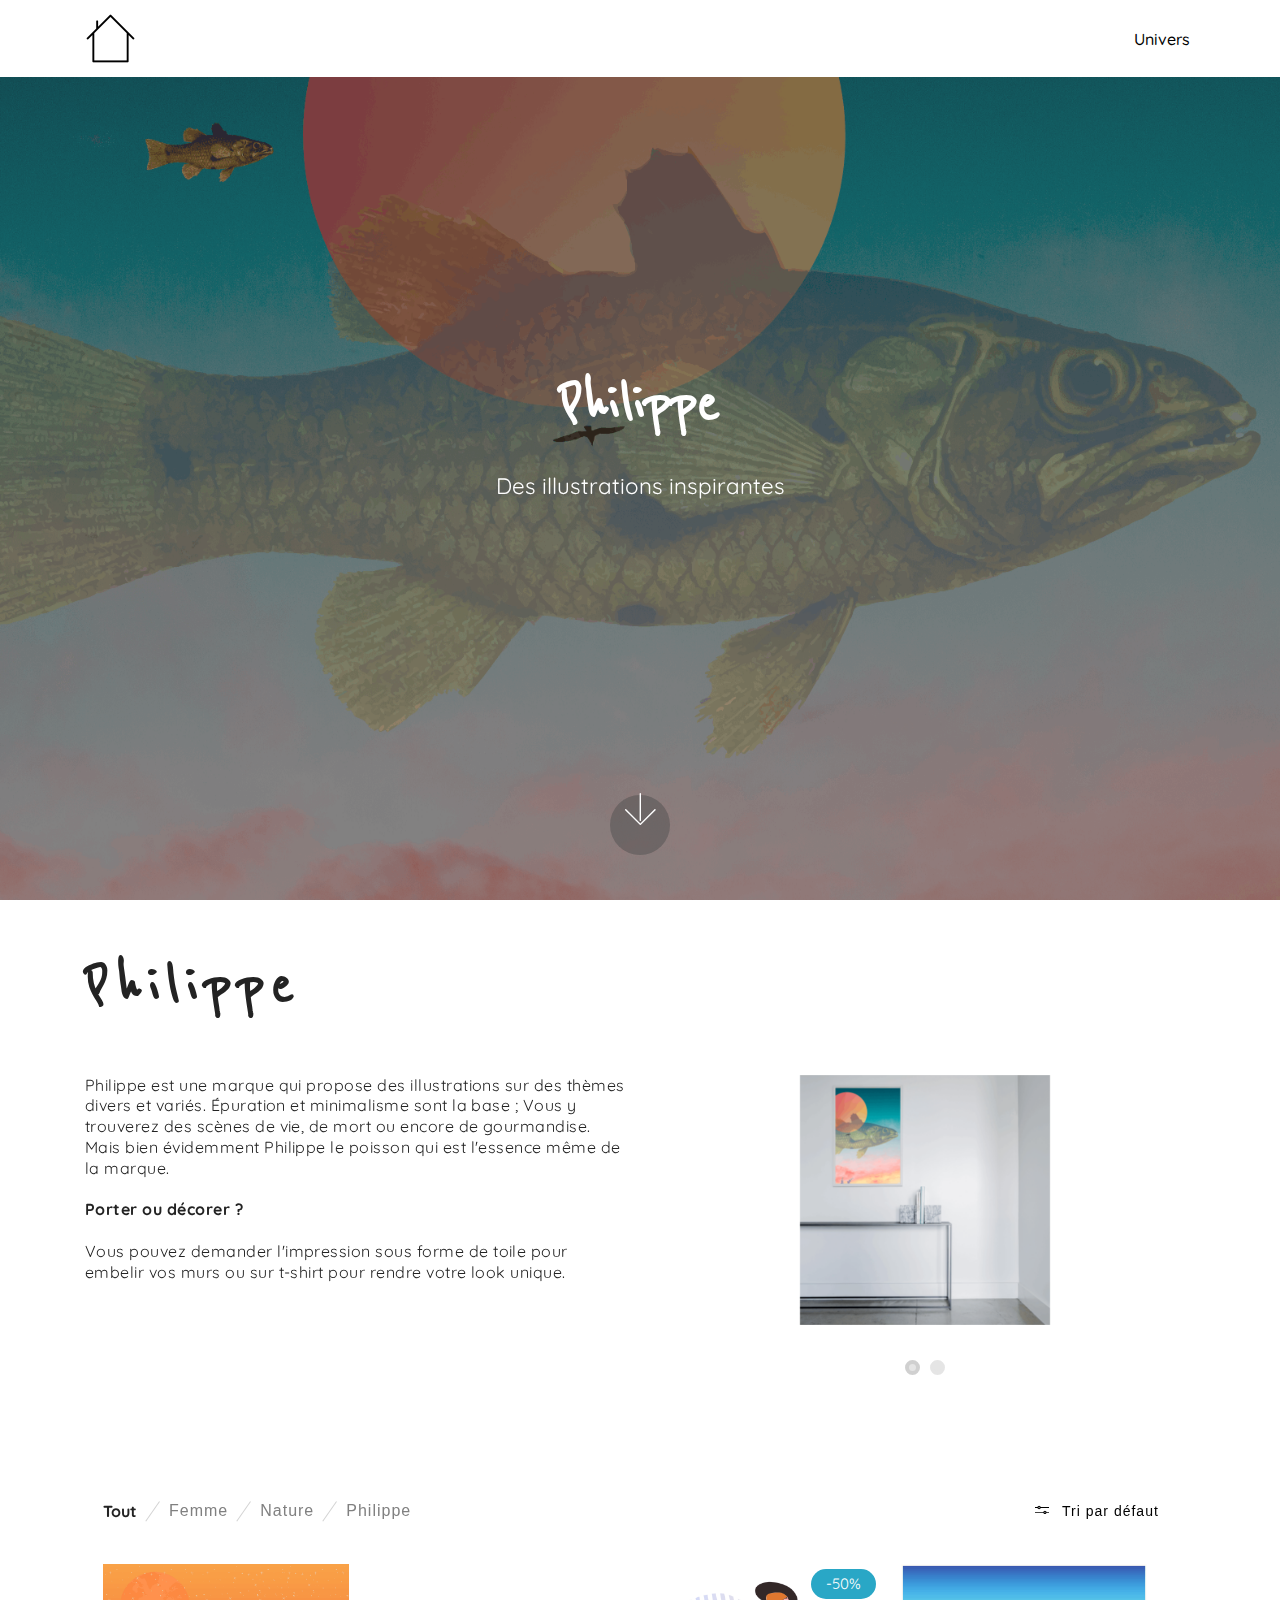
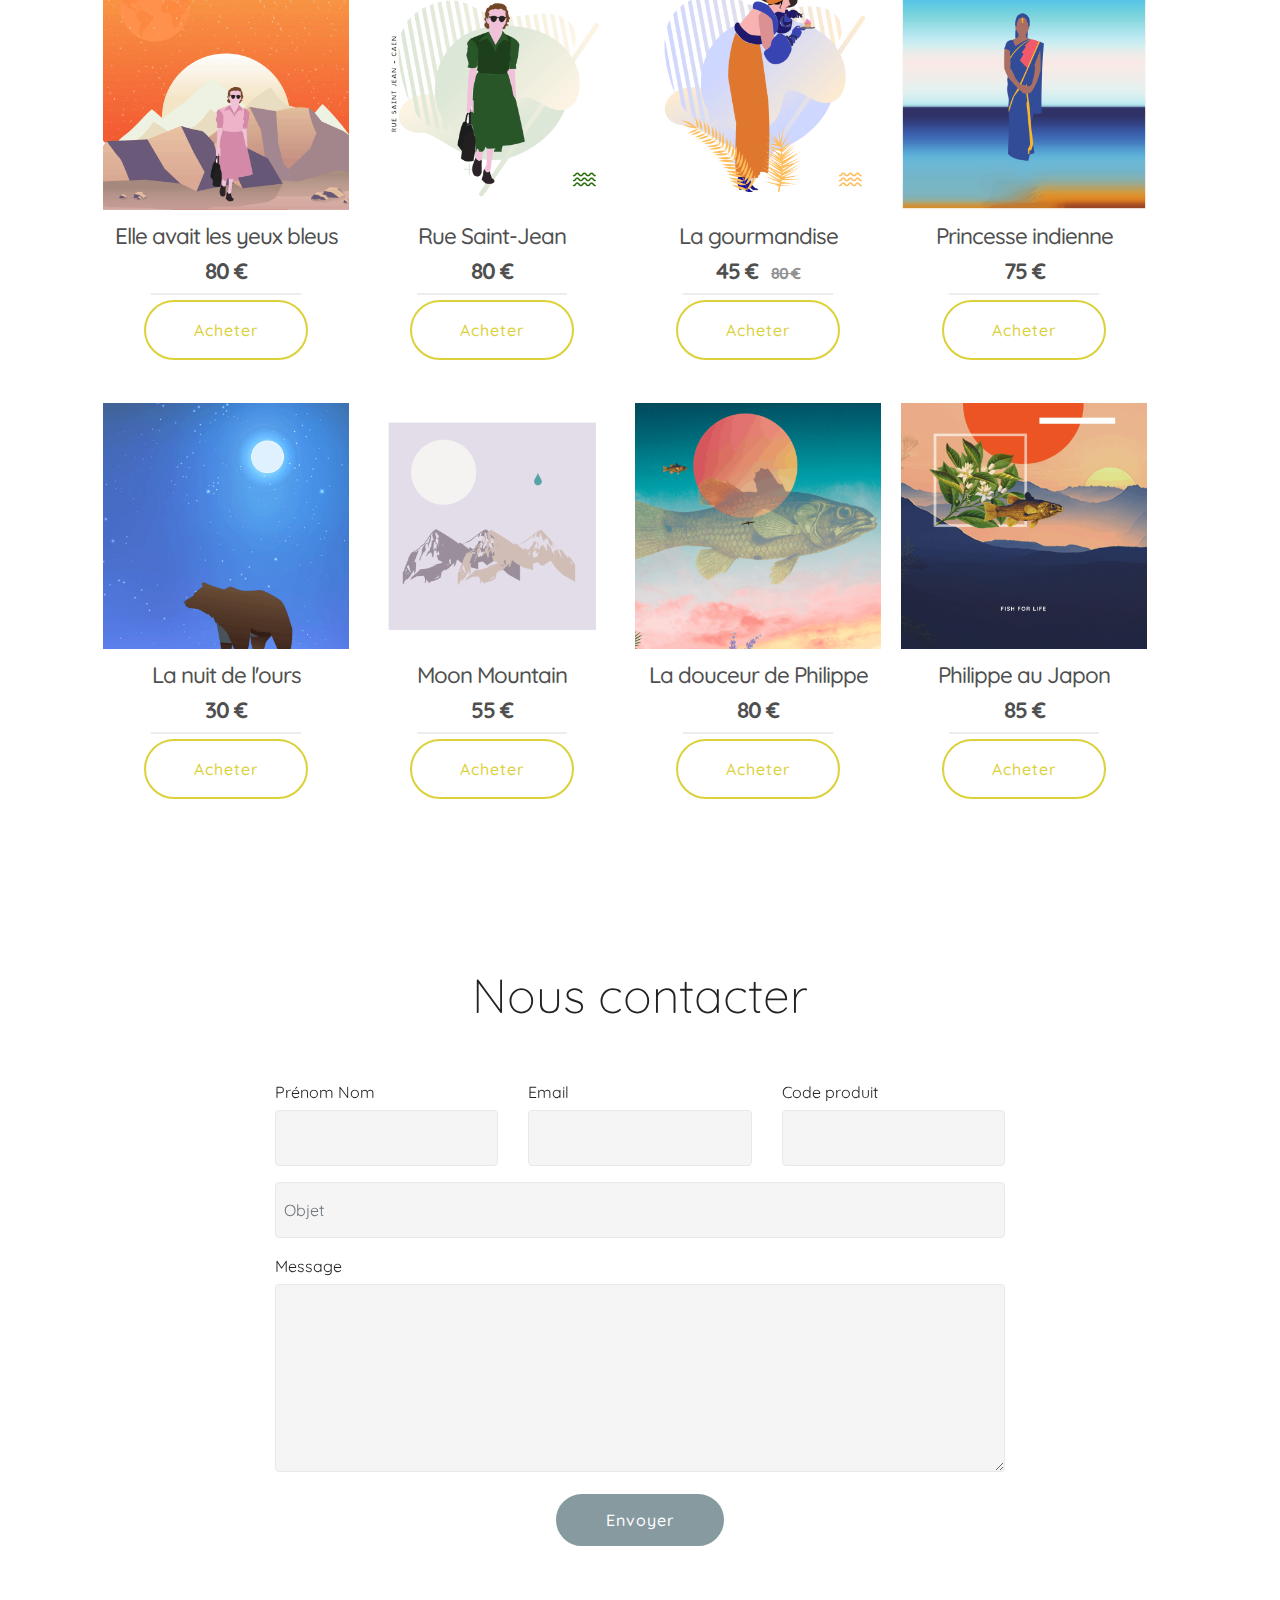
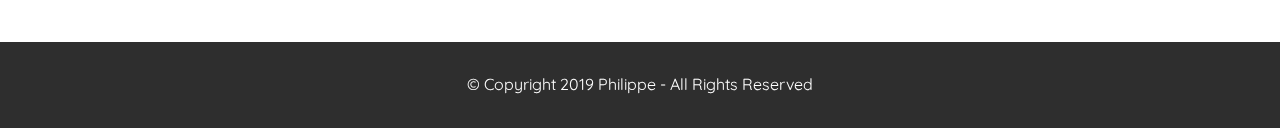
==== commit a91b47b6: "create github pages" ====
--- a/index.html
+++ b/index.html
@@ -18,6 +18,9 @@
   <link rel="stylesheet" href="assets/bootstrap/css/bootstrap-reboot.min.css">
   <link rel="stylesheet" href="assets/dropdown/css/style.css">
   <link rel="stylesheet" href="assets/socicon/css/styles.css">
+  <link rel="stylesheet" href="assets/formstyler/jquery.formstyler.css">
+  <link rel="stylesheet" href="assets/formstyler/jquery.formstyler.theme.css">
+  <link rel="stylesheet" href="assets/datepicker/jquery.datetimepicker.min.css">
   <link rel="stylesheet" href="assets/theme/css/style.css">
   <link rel="stylesheet" href="assets/gallery/style.css">
   <link rel="stylesheet" href="assets/formoid/recaptcha.css">
@@ -60,7 +63,7 @@
     </nav>
 </section>
 
-<section class="engine"><a href="https://mobirise.info/a">online website builder</a></section><section class="cid-rWwfXRBKrH mbr-fullscreen mbr-parallax-background" id="header2-1" data-sortbtn="btn-primary">
+<section class="engine"><a href="https://mobirise.info/a">online web builder</a></section><section class="cid-rWwfXRBKrH mbr-fullscreen mbr-parallax-background" id="header2-1" data-sortbtn="btn-primary">
 
     
 
@@ -191,31 +194,38 @@
     <div class="container">
         <div class="row justify-content-center">
             <div class="media-container-column col-lg-8" data-form-type="formoid">
-                <!---Formbuilder Form--->
-                <form action="https://mobirise.com/" method="POST" class="mbr-form form-with-styler" data-form-title="Mobirise Form"><input type="hidden" name="email" data-form-email="true" value="e+PKJkDkaVpAW9VpaH4bJ3DKa4juBLM36o5drnclYs8GEGFPMpv/UW8Gc6tY8CFjQVsgytCEMCFy9UzX+W8QeLZDQ+f10+8qA2w+fIJ0oGfOkwrL/SVUvpJhg1/piUw8.0COBdqBw6ZLWKWZJoFrtu5Oo6rrwMaeqDSixNY6c7CzzjmPsjYKD5+fw5KPskrY+ez1WQKQ6W51u4TJ+pqwpjWEDvaD8RYuerH8JOs6xqSX5dDvt5lOOVBP/7GotqOhy">
-                    <div class="row">
-                        <div hidden="hidden" data-form-alert="" class="alert alert-success col-12">Votre message a été envoyé avec succès !</div>
-                        <div hidden="hidden" data-form-alert-danger="" class="alert alert-danger col-12">
-                        </div>
-                    </div>
-                    <div class="dragArea row">
-                        <div class="col-md-4  form-group" data-for="name">
-                            <label for="name-form1-2" class="form-control-label mbr-fonts-style display-7">Nom</label>
-                            <input type="text" name="name" data-form-field="Name" required="required" class="form-control display-7" id="name-form1-2">
-                        </div>
-                        <div class="col-md-4  form-group" data-for="email">
-                            <label for="email-form1-2" class="form-control-label mbr-fonts-style display-7">Email</label>
-                            <input type="email" name="email" data-form-field="Email" required="required" class="form-control display-7" id="email-form1-2">
-                        </div>
-                        
-                        <div data-for="message" class="col-md-12 form-group">
-                            <label for="message-form1-2" class="form-control-label mbr-fonts-style display-7">Message</label>
-                            <textarea name="message" data-form-field="Message" class="form-control display-7" id="message-form1-2"></textarea>
-                        </div>
-                        <div class="col-md-12 input-group-btn align-center"><button type="submit" class="btn btn-form btn-warning display-4" href="mailto:giraud.meg@gmail.com">Envoyer</button></div>
-                    </div>
-                </form><!---Formbuilder Form--->
-            </div>
+<!--Formbuilder Form-->
+<form action="https://mobirise.com/" method="POST" class="mbr-form form-with-styler" data-form-title="Mobirise Form"><input type="hidden" name="email" data-form-email="true" value="nCW+WfHRZahePMRcTlb+jcNB/+qb2OUsxl1NBUG5FXcLkjrulxnzQ5TA7rrGcovLcSd3qxbF0/8abRAvieW5332ciRPDlAp14Uwh1TgJ8J9tSeCxHzY/cwta3DtccaDi.tHLS4LP9VFsXmte6mdeoYodVf1D5qWE3GPH6XKHlXGNk0UWAhOhvaG5Rb1o9ffmLKPaLyf3xUK5ejlomL26vcU6wiITcMUauLFtbn0bV/9XgltAvqlwyK88/JPYGpSq4">
+<div class="row">
+<div hidden="hidden" data-form-alert="" class="alert alert-success col-12">Votre message a été envoyé avec succès !</div>
+<div hidden="hidden" data-form-alert-danger="" class="alert alert-danger col-12"> </div>
+</div>
+<div class="dragArea row">
+<div class="col-md-4 form-group" data-for="name">
+<label for="name-form1-2" class="form-control-label mbr-fonts-style display-7">Prénom Nom</label>
+<input type="text" name="name" data-form-field="Name" required="required" class="form-control display-7" value="" id="name-form1-2">
+</div>
+<div class="col-md-4 form-group" data-for="email">
+<label for="email-form1-2" class="form-control-label mbr-fonts-style display-7">Email</label>
+<input type="email" name="email" data-form-field="Email" required="required" class="form-control display-7" value="" id="email-form1-2">
+</div>
+<div data-for="phone" class="col-md-4 form-group">
+<label for="phone-form1-2" class="form-control-label mbr-fonts-style display-7">Code produit</label>
+<input type="tel" name="phone" data-form-field="Phone" class="form-control display-7" value="" id="phone-form1-2">
+</div>
+<div data-for="text" class="col-lg-12 col-md-12 col-sm-12 form-group">
+<input type="text" name="text" placeholder="Objet" data-form-field="text" class="form-control display-7" value="" id="text-form1-2">
+</div>
+<div class="col-md-12 form-group" style="" data-for="message">
+<label for="message-form1-2" class="form-control-label mbr-fonts-style display-7">Message</label>
+<textarea name="message" data-form-field="Message" class="form-control display-7" id="message-form1-2"></textarea>
+</div>
+<div class="col-md-12 input-group-btn align-center">
+<button type="submit" class="btn btn-form btn-warning display-4">Envoyer</button>
+</div>
+</div>
+</form><!--Formbuilder Form-->
+</div>
         </div>
     </div>
 </section>
@@ -247,11 +257,14 @@
   <script src="assets/mobirise-shop/script.js"></script>
   <script src="assets/dropdown/js/nav-dropdown.js"></script>
   <script src="assets/dropdown/js/navbar-dropdown.js"></script>
-  <script src="assets/smoothscroll/smooth-scroll.js"></script>
-  <script src="assets/parallax/jarallax.min.js"></script>
+  <script src="assets/touchswipe/jquery.touch-swipe.min.js"></script>
   <script src="assets/bootstrapcarouselswipe/bootstrap-carousel-swipe.js"></script>
   <script src="assets/mbr-testimonials-slider/mbr-testimonials-slider.js"></script>
-  <script src="assets/touchswipe/jquery.touch-swipe.min.js"></script>
+  <script src="assets/smoothscroll/smooth-scroll.js"></script>
+  <script src="assets/formstyler/jquery.formstyler.js"></script>
+  <script src="assets/formstyler/jquery.formstyler.min.js"></script>
+  <script src="assets/datepicker/jquery.datetimepicker.full.js"></script>
+  <script src="assets/parallax/jarallax.min.js"></script>
   <script src="assets/theme/js/script.js"></script>
   <script src="assets/gallery/player.min.js"></script>
   <script src="assets/gallery/script.js"></script>
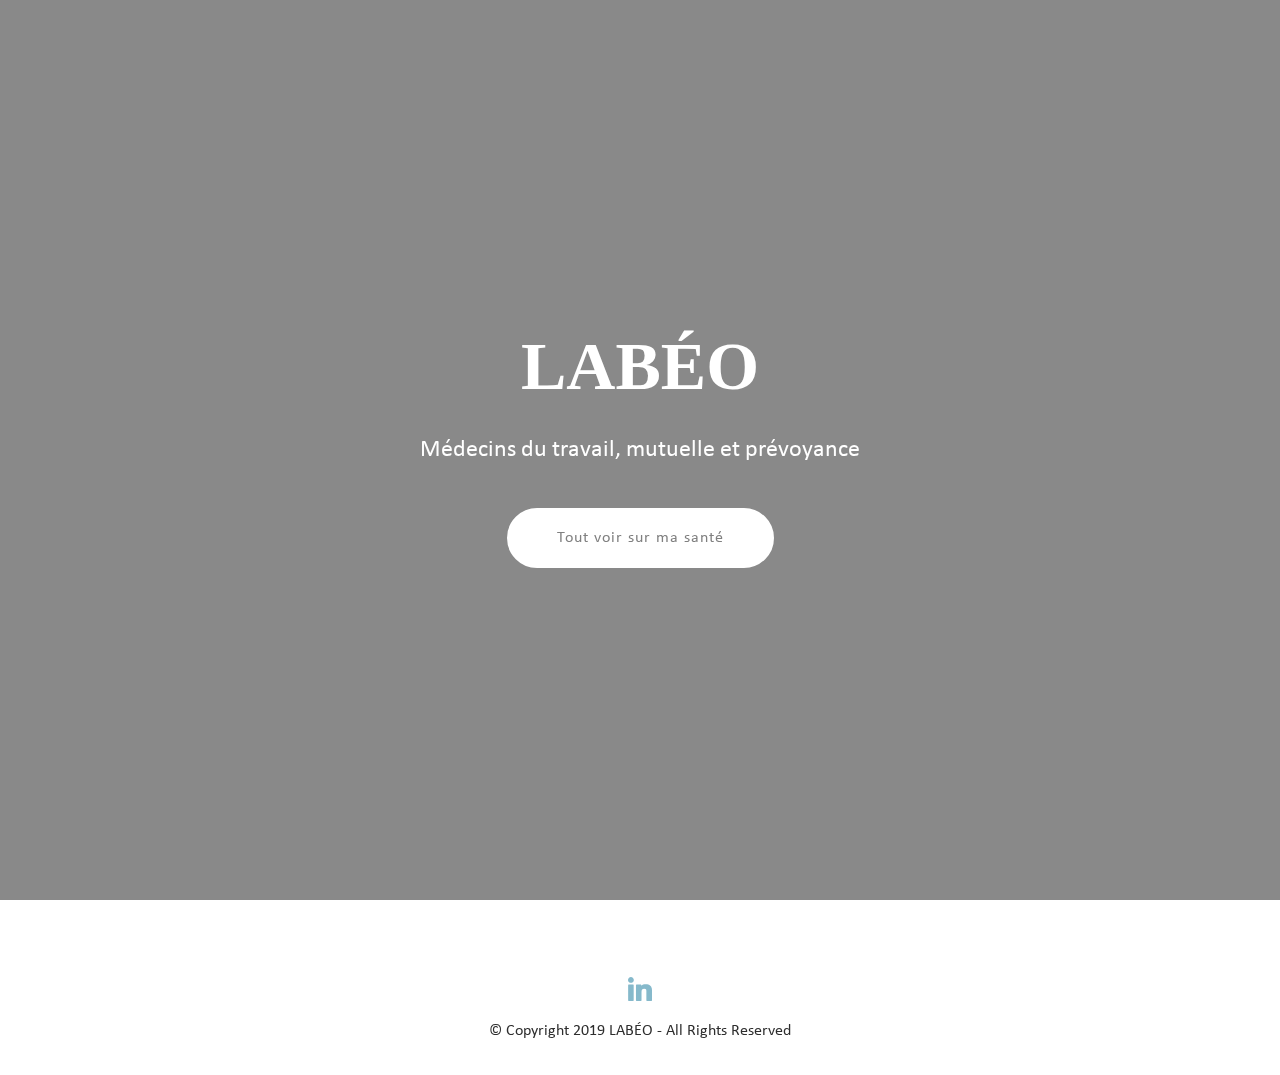
==== commit 1a6bd9c8: "create github pages" ====
--- a/index.html
+++ b/index.html
@@ -6,64 +6,27 @@
   <meta http-equiv="X-UA-Compatible" content="IE=edge">
   <meta name="generator" content="Mobirise v4.10.8, mobirise.com">
   <meta name="viewport" content="width=device-width, initial-scale=1, minimum-scale=1">
-  <link rel="shortcut icon" href="assets/images/home-122x122.png" type="image/x-icon">
+  <link rel="shortcut icon" href="assets/images/logo4.png" type="image/x-icon">
   <meta name="description" content="">
   
   <title>Home</title>
   <link rel="stylesheet" href="assets/web/assets/mobirise-icons/mobirise-icons.css">
-  <link rel="stylesheet" href="assets/web/assets/mobirise-icons2/mobirise2.css">
   <link rel="stylesheet" href="assets/tether/tether.min.css">
   <link rel="stylesheet" href="assets/bootstrap/css/bootstrap.min.css">
   <link rel="stylesheet" href="assets/bootstrap/css/bootstrap-grid.min.css">
   <link rel="stylesheet" href="assets/bootstrap/css/bootstrap-reboot.min.css">
-  <link rel="stylesheet" href="assets/dropdown/css/style.css">
   <link rel="stylesheet" href="assets/socicon/css/styles.css">
-  <link rel="stylesheet" href="assets/formstyler/jquery.formstyler.css">
-  <link rel="stylesheet" href="assets/formstyler/jquery.formstyler.theme.css">
-  <link rel="stylesheet" href="assets/datepicker/jquery.datetimepicker.min.css">
+  <link rel="stylesheet" href="assets/gdpr-plugin/gdpr-styles.css">
   <link rel="stylesheet" href="assets/theme/css/style.css">
-  <link rel="stylesheet" href="assets/gallery/style.css">
   <link rel="stylesheet" href="assets/formoid/recaptcha.css">
+  <link href="assets/fonts/style.css" rel="stylesheet">
   <link rel="stylesheet" href="assets/mobirise/css/mbr-additional.css" type="text/css">
   
   
   
 </head>
 <body>
-  <section class="menu cid-rWwfWeGoc5" once="menu" id="menu2-0" data-sortbtn="btn-primary">
-
-    
-
-    <nav class="navbar navbar-expand beta-menu navbar-dropdown align-items-center navbar-fixed-top navbar-toggleable-sm">
-        <button class="navbar-toggler navbar-toggler-right" type="button" data-toggle="collapse" data-target="#navbarSupportedContent" aria-controls="navbarSupportedContent" aria-expanded="false" aria-label="Toggle navigation">
-            <div class="hamburger">
-                <span></span>
-                <span></span>
-                <span></span>
-                <span></span>
-            </div>
-        </button>
-        <div class="menu-logo">
-            <div class="navbar-brand">
-                <span class="navbar-logo">
-                    <a href="https://mobirise.co">
-                        <img src="assets/images/home-122x122.png" alt="Mobirise" title="" style="height: 3.8rem;">
-                    </a>
-                </span>
-                
-            </div>
-        </div>
-        <div class="collapse navbar-collapse" id="navbarSupportedContent">
-            <ul class="navbar-nav nav-dropdown nav-right" data-app-modern-menu="true"><li class="nav-item">
-                    <a class="nav-link link text-black display-7" href="index.html#extShop10-6">
-                        Univers</a>
-                </li></ul>
-            
-        </div>
-    </nav>
-</section>
-
-<section class="engine"><a href="https://mobirise.info/a">online web builder</a></section><section class="cid-rWwfXRBKrH mbr-fullscreen mbr-parallax-background" id="header2-1" data-sortbtn="btn-primary">
+  <section class="cid-rUqvQiJDik mbr-fullscreen mbr-parallax-background" id="header2-8">
 
     
 
@@ -73,164 +36,17 @@
         <div class="row justify-content-md-center">
             <div class="mbr-white col-md-10">
                 <h1 class="mbr-section-title mbr-bold pb-3 mbr-fonts-style display-1">
-                    Philippe</h1>
+                    LABÉO</h1>
                 
-                <p class="mbr-text pb-3 mbr-fonts-style display-5">
-                    Des illustrations inspirantes</p>
-                
+                <p class="mbr-text pb-3 mbr-fonts-style display-5">Médecins du travail, mutuelle et prévoyance</p>
+                <div class="mbr-section-btn"><a class="btn btn-md btn-white display-7" href="page5.html#content5-21" target="_blank">Tout voir sur ma santé<br></a></div>
             </div>
         </div>
     </div>
-    <div class="mbr-arrow hidden-sm-down" aria-hidden="true">
-        <a href="#next">
-            <i class="mbri-down mbr-iconfont"></i>
-        </a>
-    </div>
+    
 </section>
 
-<section class="extSlider testimonials-slider cid-rX6ltaxeN1" data-interval="false" id="extSlider2-5" data-sortbtn="btn-primary">
-     
-
-    
-    <div class="main container">
-        <h2 class="mbr-section-title pb-3 mbr-fonts-style mbr-bold align-left display-1">Philippe</h2>
-        <div class="row">
-            <div class="first-col col-md-6">
-                <h3 class="mbr-section-subtitle  mbr-fonts-style align-left mbr-regular display-7">Philippe est une marque qui propose des illustrations sur des thèmes divers et variés. Épuration et minimalisme sont la base ; Vous y trouverez des scènes de vie, de mort ou encore de gourmandise. Mais bien évidemment Philippe le poisson qui est l'essence même de la marque.<br><br><strong>Porter ou décorer ?<br></strong><br>Vous pouvez demander l'impression sous forme de toile pour embelir vos murs ou sur t-shirt pour rendre votre look unique.</h3>
-                
-            </div> 
-            
-            <div class="second-col col-md-6">
-                <div class="carousel slide slides" role="listbox" data-pause="true" data-keyboard="false" data-ride="carousel" data-interval="6000">
-                    <ol class="carousel-indicators">
-                        <li data-slide-to="0" class="active"></li>
-                        <li data-slide-to="1"></li>
-                        
-                        
-                        
-                        
-                        
-                        
-                        
-                        
-                    </ol>
-                    <div class="carousel-inner">
-
-                        
-                    
-                        
-
-                        
-                    <div class="carousel-item ">
-                            <div class="media-container-row">
-                                <div class="col-md-12">
-                                    <div class="wrap-img ">
-                                        <img src="assets/images/20200405-194407-750x750.png" class="img-responsive clients-img" alt="" title="">
-                                    </div>
-                                </div>
-                            </div>
-                        </div><div class="carousel-item ">
-                            <div class="media-container-row">
-                                <div class="col-md-12">
-                                    <div class="wrap-img ">
-                                        <img src="assets/images/philippe-tshirt-750x750.png" class="img-responsive clients-img" alt="" title="">
-                                    </div>
-                                </div>
-                            </div>
-                        </div></div>   
-                </div>
-            </div>
-        </div>
-    </div>
-</section>
-
-<section class="mbr-gallery cid-rX6tOJtkYo" once="shops" id="extShop10-6" data-sortbtn="btn-primary">
-
-    
-
-    <div class="container">
-        <div class="mbr-shop" card-buttons="" show-sidebar="" shop__showsidebar="" show-buttons="" sorting=""><!-- Shop Gallery --><div class=" col-md-12 sort-buttons clearfix" style="display: none;"><div class="sort-buttons" style="display: none;"><div class="filter-by-d mbr-section-btn item-button" style="text-align: center;"><a class="btn btn-sm btn-secondary disableSortButton" href="" style="position: relative; display: inline-block;">Tri par défaut</a></div><div class="filter-by-pu mbr-section-btn"><a class="btn btn-sm btn-secondary-outline disableSortButton" href="">Prix: bas à élevé</a></div><div class="filter-by-pd mbr-section-btn"><a class="btn btn-sm btn-secondary-outline disableSortButton" href="">Prix: élevé à bas</a></div></div></div><div class="row col-md-12"><div class="wrapper-shop-items col-xl-9"><div class="mbr-gallery-row"><div><div class="shop-items"><div class="mbr-gallery-item" data-tags="Femme" data-slide-to="0" data-seller="false" data-price="80" data-oldprice="136"><div class="item_overlay" data-toggle="modal"></div><div class="galleryItem" data-toggle="modal"><div class="style_overlay"></div><div class="img_wraper"><img src="assets/images/20191103-115320-2000x2000-800x800-800x800.png" alt="" title=""></div><span class="onsale mbr-fonts-style display-7" data-onsale="false" style="display: none;">-50%</span><div class="sidebar_wraper"><h4 class="item-title mbr-fonts-style mbr-text display-5">Elle avait les yeux bleus</h4><div class="price-block"><span class="shop-item-price mbr-fonts-style display-5">80 €</span><span class="oldprice mbr-fonts-style display-7" style="display: none;">$136</span></div><div class="card-description"><p>Uniquement sur toile.</p><p><br>Cette jeune femme venue tout droit des années 50 part à la conquête de l'espace.<br><br>Code produit : <strong>Yv22n19eA17</strong></p></div><div class="mbr-section-btn" buttons="0"><a href="index.html" class="btn display-7 btn-success-outline">Acheter</a></div></div></div></div><div class="mbr-gallery-item" data-tags="Femme" data-slide-to="1" data-seller="false" data-price="80" data-oldprice="42"><div class="item_overlay" data-toggle="modal"></div><div class="galleryItem" data-toggle="modal"><div class="style_overlay"></div><div class="img_wraper"><img src="assets/images/20191103-115440-2000x2000-800x800.png" alt="" title=""></div><span class="onsale mbr-fonts-style display-7" data-onsale="false" style="display: none;">-50%</span><div class="sidebar_wraper"><h4 class="item-title mbr-fonts-style mbr-text display-5">Rue Saint-Jean</h4><div class="price-block"><span class="shop-item-price mbr-fonts-style display-5">80 €</span><span class="oldprice mbr-fonts-style display-7" style="display: none;">$42</span></div><div class="card-description"><p>Disponible sur toile ou sur T-shirt.</p><p><br>Yvonne sillonnant la rue Saint-Jean à Caen pendant la reconstruction d'après guerre.<br><br>Code produit : <strong>Yv22n20eA17</strong></p></div><div class="mbr-section-btn" buttons="0"><a href="index.html" class="btn display-7 btn-success-outline">Acheter</a></div></div></div></div><div class="mbr-gallery-item" data-tags="Femme" data-slide-to="2" data-seller="false" data-price="45" data-oldprice="80"><div class="item_overlay" data-toggle="modal"></div><div class="galleryItem" data-toggle="modal"><div class="style_overlay"></div><div class="img_wraper"><img src="assets/images/20191103-115534-2000x2000-800x800-800x800.png" alt="" title=""></div><span class="onsale mbr-fonts-style display-7" data-onsale="true">-50%</span><div class="sidebar_wraper"><h4 class="item-title mbr-fonts-style mbr-text display-5">La gourmandise</h4><div class="price-block"><span class="shop-item-price mbr-fonts-style display-5">45 €</span><span class="oldprice mbr-fonts-style display-7">80 €</span></div><div class="card-description"><p>Disponible sur toile ou sur T-shirt.</p><p><br></p><p>
-</p><div>
-</div><div>La gourmandise est un vilain défaut. Cette femme des années folles illustre avec brio la gourmandise en dévorant sa patisserie à l'abri des regards.</div><div><br></div><div>
-</div><div>
-</div><div>Code produit : <strong>Gr22n19eA17</strong></div><p></p></div><div class="mbr-section-btn" buttons="0"><a href="index.html" class="btn display-7 btn-success-outline">Acheter</a></div></div></div></div><div class="mbr-gallery-item" data-tags="Femme" data-slide-to="3" data-seller="false" data-price="75" data-oldprice="64"><div class="item_overlay" data-toggle="modal"></div><div class="galleryItem" data-toggle="modal"><div class="style_overlay"></div><div class="img_wraper"><img src="assets/images/india-2000x2000-800x800.png" alt="" title=""></div><span class="onsale mbr-fonts-style display-7" data-onsale="false" style="display: none;">-50%</span><div class="sidebar_wraper"><h4 class="item-title mbr-fonts-style mbr-text display-5">Princesse indienne</h4><div class="price-block"><span class="shop-item-price mbr-fonts-style display-5">75 €</span><span class="oldprice mbr-fonts-style display-7" style="display: none;">$64</span></div><div class="card-description"><p>Disponible uniquement sur toile.</p><p><br></p><p>
-</p><div>
-</div><div>Vision d'une princesse de l'orient avec le sahri traditionnel.</div><div><br></div><div>
-</div><div>Code produit : <strong>Pi22n196A17</strong></div><p></p></div><div class="mbr-section-btn" buttons="0"><a href="index.html" class="btn display-7 btn-success-outline">Acheter</a></div></div></div></div><div class="mbr-gallery-item" data-tags="Nature" data-slide-to="4" data-seller="false" data-price="30" data-oldprice="70"><div class="item_overlay" data-toggle="modal"></div><div class="galleryItem" data-toggle="modal"><div class="style_overlay"></div><div class="img_wraper"><img src="assets/images/ours-2000x2000-800x800.png" alt="" title=""></div><span class="onsale mbr-fonts-style display-7" data-onsale="false" style="display: none;">-50%</span><div class="sidebar_wraper"><h4 class="item-title mbr-fonts-style mbr-text display-5">La nuit de l'ours</h4><div class="price-block"><span class="shop-item-price mbr-fonts-style display-5">30 €</span><span class="oldprice mbr-fonts-style display-7" style="display: none;">$70</span></div><div class="card-description"><p>Disponible sur toile ou sur T-shirt.</p><p><br></p><p>
-</p><div>
-</div><div>Sorti tout droit d'une bande déssinée jeunesse, sa simplicité apporte calme et sérénité. Idéal pour une chambre d'enfant.</div><div><br></div><div>
-</div><div>
-</div><div>Code produit : <strong>OU2419eA17</strong></div><p></p></div><div class="mbr-section-btn" buttons="0"><a href="index.html" class="btn display-7 btn-success-outline">Acheter</a></div></div></div></div><div class="mbr-gallery-item" data-tags="Nature" data-slide-to="5" data-seller="false" data-price="55" data-oldprice="42"><div class="item_overlay" data-toggle="modal"></div><div class="galleryItem" data-toggle="modal"><div class="style_overlay"></div><div class="img_wraper"><img src="assets/images/montagne-douce-2000x2000-800x800-800x800.png" alt="" title=""></div><span class="onsale mbr-fonts-style display-7" data-onsale="false" style="display: none;">-50%</span><div class="sidebar_wraper"><h4 class="item-title mbr-fonts-style mbr-text display-5">Moon Mountain</h4><div class="price-block"><span class="shop-item-price mbr-fonts-style display-5">55 €</span><span class="oldprice mbr-fonts-style display-7" style="display: none;">$42</span></div><div class="card-description"><p>Disponible sur toile ou sur T-shirt.</p><p><br></p><p>
-</p><div>
-</div><div>Sorti tout droit d'une bande déssinée jeunesse, sa simplicité apporte calme et sérénité. Idéal pour une chambre d'enfant.</div><div><br></div><div>
-</div><div>
-</div><div>Code produit : <strong>Mm22n19eA17</strong></div><p></p></div><div class="mbr-section-btn" buttons="0"><a href="index.html" class="btn display-7 btn-success-outline">Acheter</a></div></div></div></div><div class="mbr-gallery-item" data-tags="Philippe" data-slide-to="6" data-seller="false" data-price="80" data-oldprice="92"><div class="item_overlay" data-toggle="modal"></div><div class="galleryItem" data-toggle="modal"><div class="style_overlay"></div><div class="img_wraper"><img src="assets/images/ph-apaisant-1880x1576-800x800-800x800.png" alt="" title=""></div><span class="onsale mbr-fonts-style display-7" data-onsale="false" style="display: none;">-50%</span><div class="sidebar_wraper"><h4 class="item-title mbr-fonts-style mbr-text display-5">La douceur de Philippe</h4><div class="price-block"><span class="shop-item-price mbr-fonts-style display-5">80 €</span><span class="oldprice mbr-fonts-style display-7" style="display: none;">$92</span></div><div class="card-description"><p>Disponible sur toile ou sur T-shirt.</p><p><br></p><p>
-</p><div>
-</div><div>Unique.</div><div><br></div><div>
-</div><div>
-</div><div>Code produit : <strong>Ph22n19eA17</strong></div><p></p></div><div class="mbr-section-btn" buttons="0"><a href="index.html" class="btn display-7 btn-success-outline">Acheter</a></div></div></div></div><div class="mbr-gallery-item" data-tags="Philippe" data-slide-to="7" data-seller="false" data-price="85" data-oldprice="92"><div class="item_overlay" data-toggle="modal"></div><div class="galleryItem" data-toggle="modal"><div class="style_overlay"></div><div class="img_wraper"><img src="assets/images/philippe-japon-1920x1080-800x800.png" alt="" title=""></div><span class="onsale mbr-fonts-style display-7" data-onsale="false" style="display: none;">-50%</span><div class="sidebar_wraper"><h4 class="item-title mbr-fonts-style mbr-text display-5">Philippe au Japon</h4><div class="price-block"><span class="shop-item-price mbr-fonts-style display-5">85 €</span><span class="oldprice mbr-fonts-style display-7" style="display: none;">$92</span></div><div class="card-description"><p>Disponible sur toile ou sur T-shirt.</p><p><br></p><p>
-</p><div>
-</div><div>Le premier voyage de Philippe au Japon.</div><div><br></div><div>
-</div><div>
-</div><div>Code produit : <strong>HH22n19eA17</strong></div><p></p></div><div class="mbr-section-btn" buttons="0"><a href="index.html" class="btn display-7 btn-success-outline">Acheter</a></div></div></div></div></div></div><div class="clearfix"></div></div></div><div class="col-xl-3 sidebar"><div class="sidebar-background"></div><div class="sidebar-block container sidebar-categories"><h4 class="sidebar-title mbr-fonts-style mbr-text display-7">Filter</h4><div class="categories col-md-12"><div class="categories-titles"><!-- Filter --><div class="mbr-gallery-filter mbr-shop-filter container gallery-filter-active"><ul buttons="0"><li class="mbr-gallery-filter-all active display-7">Tout</li> </ul></div></div></div></div></div></div><!-- Lightbox --><div class="shopItemsModal_wraper" style="z-index: 100;"><div class="shopItemsModalBg"></div><div class="shopItemsModal row"><div class="col-md-6 image-modal"></div><div class="col-md-6 text-modal"></div><div class="closeModal"><div class="close-modal-wrapper"></div></div></div></div></div>
-    </div>
-
-</section>
-
-<section class="mbr-section form1 cid-rWwg4Nf0j6" id="form1-2" data-sortbtn="btn-primary">
-
-    
-
-    
-    <div class="container">
-        <div class="row justify-content-center">
-            <div class="title col-12 col-lg-8">
-                <h2 class="mbr-section-title align-center pb-3 mbr-fonts-style display-2">
-                    Nous contacter</h2>
-                
-            </div>
-        </div>
-    </div>
-    <div class="container">
-        <div class="row justify-content-center">
-            <div class="media-container-column col-lg-8" data-form-type="formoid">
-<!--Formbuilder Form-->
-<form action="https://mobirise.com/" method="POST" class="mbr-form form-with-styler" data-form-title="Mobirise Form"><input type="hidden" name="email" data-form-email="true" value="nCW+WfHRZahePMRcTlb+jcNB/+qb2OUsxl1NBUG5FXcLkjrulxnzQ5TA7rrGcovLcSd3qxbF0/8abRAvieW5332ciRPDlAp14Uwh1TgJ8J9tSeCxHzY/cwta3DtccaDi.tHLS4LP9VFsXmte6mdeoYodVf1D5qWE3GPH6XKHlXGNk0UWAhOhvaG5Rb1o9ffmLKPaLyf3xUK5ejlomL26vcU6wiITcMUauLFtbn0bV/9XgltAvqlwyK88/JPYGpSq4">
-<div class="row">
-<div hidden="hidden" data-form-alert="" class="alert alert-success col-12">Votre message a été envoyé avec succès !</div>
-<div hidden="hidden" data-form-alert-danger="" class="alert alert-danger col-12"> </div>
-</div>
-<div class="dragArea row">
-<div class="col-md-4 form-group" data-for="name">
-<label for="name-form1-2" class="form-control-label mbr-fonts-style display-7">Prénom Nom</label>
-<input type="text" name="name" data-form-field="Name" required="required" class="form-control display-7" value="" id="name-form1-2">
-</div>
-<div class="col-md-4 form-group" data-for="email">
-<label for="email-form1-2" class="form-control-label mbr-fonts-style display-7">Email</label>
-<input type="email" name="email" data-form-field="Email" required="required" class="form-control display-7" value="" id="email-form1-2">
-</div>
-<div data-for="phone" class="col-md-4 form-group">
-<label for="phone-form1-2" class="form-control-label mbr-fonts-style display-7">Code produit</label>
-<input type="tel" name="phone" data-form-field="Phone" class="form-control display-7" value="" id="phone-form1-2">
-</div>
-<div data-for="text" class="col-lg-12 col-md-12 col-sm-12 form-group">
-<input type="text" name="text" placeholder="Objet" data-form-field="text" class="form-control display-7" value="" id="text-form1-2">
-</div>
-<div class="col-md-12 form-group" style="" data-for="message">
-<label for="message-form1-2" class="form-control-label mbr-fonts-style display-7">Message</label>
-<textarea name="message" data-form-field="Message" class="form-control display-7" id="message-form1-2"></textarea>
-</div>
-<div class="col-md-12 input-group-btn align-center">
-<button type="submit" class="btn btn-form btn-warning display-4">Envoyer</button>
-</div>
-</div>
-</form><!--Formbuilder Form-->
-</div>
-        </div>
-    </div>
-</section>
-
-<section once="footers" class="cid-rWwg9pvhvD" id="footer7-3" data-sortbtn="btn-primary">
+<section class="engine"><a href="https://mobirise.info/x">css templates</a></section><section once="footers" class="cid-rUssIKhIkU" id="footer7-1p">
 
     
 
@@ -239,10 +55,23 @@
     <div class="container">
         <div class="media-container-row align-center mbr-white">
             
-            
+            <div class="row social-row">
+                <div class="social-list align-right pb-2">
+                    
+                    
+                    
+                    
+                    
+                    
+                <div class="soc-item">
+                        <a href="http://linkedin.com/company/labeo" target="_blank">
+                            <span class="mbr-iconfont mbr-iconfont-social socicon-linkedin socicon" style="color: rgb(15, 118, 153); fill: rgb(15, 118, 153);"></span>
+                        </a>
+                    </div></div>
+            </div>
             <div class="row row-copirayt">
                 <p class="mbr-text mb-0 mbr-fonts-style mbr-white align-center display-7">
-                    © Copyright 2019 Philippe - All Rights Reserved
+                    © Copyright 2019 LABÉO - All Rights Reserved
                 </p>
             </div>
         </div>
@@ -254,20 +83,9 @@
   <script src="assets/popper/popper.min.js"></script>
   <script src="assets/tether/tether.min.js"></script>
   <script src="assets/bootstrap/js/bootstrap.min.js"></script>
-  <script src="assets/mobirise-shop/script.js"></script>
-  <script src="assets/dropdown/js/nav-dropdown.js"></script>
-  <script src="assets/dropdown/js/navbar-dropdown.js"></script>
-  <script src="assets/touchswipe/jquery.touch-swipe.min.js"></script>
-  <script src="assets/bootstrapcarouselswipe/bootstrap-carousel-swipe.js"></script>
-  <script src="assets/mbr-testimonials-slider/mbr-testimonials-slider.js"></script>
+  <script src="assets/parallax/jarallax.min.js"></script>
   <script src="assets/smoothscroll/smooth-scroll.js"></script>
-  <script src="assets/formstyler/jquery.formstyler.js"></script>
-  <script src="assets/formstyler/jquery.formstyler.min.js"></script>
-  <script src="assets/datepicker/jquery.datetimepicker.full.js"></script>
-  <script src="assets/parallax/jarallax.min.js"></script>
   <script src="assets/theme/js/script.js"></script>
-  <script src="assets/gallery/player.min.js"></script>
-  <script src="assets/gallery/script.js"></script>
   <script src="assets/formoid/formoid.min.js"></script>
   
   
--- a/assets/fonts/style.css
+++ b/assets/fonts/style.css
@@ -0,0 +1,8 @@
+@font-face {
+   font-family: 'Neo_Sans';
+   src: url('Neo_Sans/font.ttf');
+}
+@font-face {
+   font-family: 'Calibri Regular';
+   src: url('Calibri Regular/font.ttf');
+}
--- a/assets/mobirise/css/mbr-additional.css
+++ b/assets/mobirise/css/mbr-additional.css
@@ -1,10 +1,3 @@
-@import url(https://fonts.googleapis.com/css?family=Reenie+Beanie:400);
-@import url(https://fonts.googleapis.com/css?family=Quicksand:300,400,500,600,700);
-
-
-
-
-
 body {
   font-style: normal;
   line-height: 1.5;
@@ -21,35 +14,35 @@
   line-height: 1.6;
 }
 .display-1 {
-  font-family: 'Reenie Beanie', handwriting;
+  font-family: 'Neo_Sans';
   font-size: 4.25rem;
 }
 .display-1 > .mbr-iconfont {
   font-size: 6.8rem;
 }
 .display-2 {
-  font-family: 'Quicksand', sans-serif;
+  font-family: 'Neo_Sans';
   font-size: 3rem;
 }
 .display-2 > .mbr-iconfont {
   font-size: 4.8rem;
 }
 .display-4 {
-  font-family: 'Quicksand', sans-serif;
+  font-family: 'Calibri Regular';
   font-size: 1rem;
 }
 .display-4 > .mbr-iconfont {
   font-size: 1.6rem;
 }
 .display-5 {
-  font-family: 'Quicksand', sans-serif;
-  font-size: 1.4rem;
+  font-family: 'Calibri Regular';
+  font-size: 1.5rem;
 }
 .display-5 > .mbr-iconfont {
-  font-size: 2.24rem;
+  font-size: 2.4rem;
 }
 .display-7 {
-  font-family: 'Quicksand', sans-serif;
+  font-family: 'Calibri Regular';
   font-size: 1rem;
 }
 .display-7 > .mbr-iconfont {
@@ -77,9 +70,9 @@
     line-height: calc( 1.4 * (1rem + (1 - 1) * ((100vw - 20rem) / (48 - 20))));
   }
   .display-5 {
-    font-size: 1.12rem;
-    font-size: calc( 1.14rem + (1.4 - 1.14) * ((100vw - 20rem) / (48 - 20)));
-    line-height: calc( 1.4 * (1.14rem + (1.4 - 1.14) * ((100vw - 20rem) / (48 - 20))));
+    font-size: 1.2rem;
+    font-size: calc( 1.175rem + (1.5 - 1.175) * ((100vw - 20rem) / (48 - 20)));
+    line-height: calc( 1.4 * (1.175rem + (1.5 - 1.175) * ((100vw - 20rem) / (48 - 20))));
   }
 }
 /* Buttons */
@@ -133,24 +126,24 @@
   border-radius: 3px;
 }
 .bg-primary {
+  background-color: #f9b33c !important;
+}
+.bg-success {
+  background-color: #c4bc3b !important;
+}
+.bg-info {
+  background-color: #a6c839 !important;
+}
+.bg-warning {
   background-color: #149dcc !important;
-}
-.bg-success {
-  background-color: #f7ed4a !important;
-}
-.bg-info {
-  background-color: #82786e !important;
-}
-.bg-warning {
-  background-color: #879a9f !important;
 }
 .bg-danger {
   background-color: #b1a374 !important;
 }
 .btn-primary,
 .btn-primary:active {
-  background-color: #149dcc !important;
-  border-color: #149dcc !important;
+  background-color: #f9b33c !important;
+  border-color: #f9b33c !important;
   color: #ffffff !important;
 }
 .btn-primary:hover,
@@ -158,14 +151,14 @@
 .btn-primary.focus,
 .btn-primary.active {
   color: #ffffff !important;
-  background-color: #0d6786 !important;
-  border-color: #0d6786 !important;
+  background-color: #e29107 !important;
+  border-color: #e29107 !important;
 }
 .btn-primary.disabled,
 .btn-primary:disabled {
   color: #ffffff !important;
-  background-color: #0d6786 !important;
-  border-color: #0d6786 !important;
+  background-color: #e29107 !important;
+  border-color: #e29107 !important;
 }
 .btn-secondary,
 .btn-secondary:active {
@@ -189,8 +182,8 @@
 }
 .btn-info,
 .btn-info:active {
-  background-color: #82786e !important;
-  border-color: #82786e !important;
+  background-color: #a6c839 !important;
+  border-color: #a6c839 !important;
   color: #ffffff !important;
 }
 .btn-info:hover,
@@ -198,39 +191,39 @@
 .btn-info.focus,
 .btn-info.active {
   color: #ffffff !important;
-  background-color: #59524b !important;
-  border-color: #59524b !important;
+  background-color: #758d27 !important;
+  border-color: #758d27 !important;
 }
 .btn-info.disabled,
 .btn-info:disabled {
   color: #ffffff !important;
-  background-color: #59524b !important;
-  border-color: #59524b !important;
+  background-color: #758d27 !important;
+  border-color: #758d27 !important;
 }
 .btn-success,
 .btn-success:active {
-  background-color: #f7ed4a !important;
-  border-color: #f7ed4a !important;
-  color: #3f3c03 !important;
+  background-color: #c4bc3b !important;
+  border-color: #c4bc3b !important;
+  color: #ffffff !important;
 }
 .btn-success:hover,
 .btn-success:focus,
 .btn-success.focus,
 .btn-success.active {
-  color: #3f3c03 !important;
-  background-color: #eadd0a !important;
-  border-color: #eadd0a !important;
+  color: #ffffff !important;
+  background-color: #898429 !important;
+  border-color: #898429 !important;
 }
 .btn-success.disabled,
 .btn-success:disabled {
-  color: #3f3c03 !important;
-  background-color: #eadd0a !important;
-  border-color: #eadd0a !important;
+  color: #ffffff !important;
+  background-color: #898429 !important;
+  border-color: #898429 !important;
 }
 .btn-warning,
 .btn-warning:active {
-  background-color: #879a9f !important;
-  border-color: #879a9f !important;
+  background-color: #149dcc !important;
+  border-color: #149dcc !important;
   color: #ffffff !important;
 }
 .btn-warning:hover,
@@ -238,14 +231,14 @@
 .btn-warning.focus,
 .btn-warning.active {
   color: #ffffff !important;
-  background-color: #617479 !important;
-  border-color: #617479 !important;
+  background-color: #0d6786 !important;
+  border-color: #0d6786 !important;
 }
 .btn-warning.disabled,
 .btn-warning:disabled {
   color: #ffffff !important;
-  background-color: #617479 !important;
-  border-color: #617479 !important;
+  background-color: #0d6786 !important;
+  border-color: #0d6786 !important;
 }
 .btn-danger,
 .btn-danger:active {
@@ -313,22 +306,22 @@
 .btn-primary-outline,
 .btn-primary-outline:active {
   background: none;
-  border-color: #0b566f;
-  color: #0b566f;
+  border-color: #c98106;
+  color: #c98106;
 }
 .btn-primary-outline:hover,
 .btn-primary-outline:focus,
 .btn-primary-outline.focus,
 .btn-primary-outline.active {
   color: #ffffff;
-  background-color: #149dcc;
-  border-color: #149dcc;
+  background-color: #f9b33c;
+  border-color: #f9b33c;
 }
 .btn-primary-outline.disabled,
 .btn-primary-outline:disabled {
   color: #ffffff !important;
-  background-color: #149dcc !important;
-  border-color: #149dcc !important;
+  background-color: #f9b33c !important;
+  border-color: #f9b33c !important;
 }
 .btn-secondary-outline,
 .btn-secondary-outline:active {
@@ -353,62 +346,62 @@
 .btn-info-outline,
 .btn-info-outline:active {
   background: none;
-  border-color: #4b453f;
-  color: #4b453f;
+  border-color: #647922;
+  color: #647922;
 }
 .btn-info-outline:hover,
 .btn-info-outline:focus,
 .btn-info-outline.focus,
 .btn-info-outline.active {
   color: #ffffff;
-  background-color: #82786e;
-  border-color: #82786e;
+  background-color: #a6c839;
+  border-color: #a6c839;
 }
 .btn-info-outline.disabled,
 .btn-info-outline:disabled {
   color: #ffffff !important;
-  background-color: #82786e !important;
-  border-color: #82786e !important;
+  background-color: #a6c839 !important;
+  border-color: #a6c839 !important;
 }
 .btn-success-outline,
 .btn-success-outline:active {
   background: none;
-  border-color: #d2c609;
-  color: #d2c609;
+  border-color: #767123;
+  color: #767123;
 }
 .btn-success-outline:hover,
 .btn-success-outline:focus,
 .btn-success-outline.focus,
 .btn-success-outline.active {
-  color: #3f3c03;
-  background-color: #f7ed4a;
-  border-color: #f7ed4a;
+  color: #ffffff;
+  background-color: #c4bc3b;
+  border-color: #c4bc3b;
 }
 .btn-success-outline.disabled,
 .btn-success-outline:disabled {
-  color: #3f3c03 !important;
-  background-color: #f7ed4a !important;
-  border-color: #f7ed4a !important;
+  color: #ffffff !important;
+  background-color: #c4bc3b !important;
+  border-color: #c4bc3b !important;
 }
 .btn-warning-outline,
 .btn-warning-outline:active {
   background: none;
-  border-color: #55666b;
-  color: #55666b;
+  border-color: #0b566f;
+  color: #0b566f;
 }
 .btn-warning-outline:hover,
 .btn-warning-outline:focus,
 .btn-warning-outline.focus,
 .btn-warning-outline.active {
   color: #ffffff;
-  background-color: #879a9f;
-  border-color: #879a9f;
+  background-color: #149dcc;
+  border-color: #149dcc;
 }
 .btn-warning-outline.disabled,
 .btn-warning-outline:disabled {
   color: #ffffff !important;
-  background-color: #879a9f !important;
-  border-color: #879a9f !important;
+  background-color: #149dcc !important;
+  border-color: #149dcc !important;
 }
 .btn-danger-outline,
 .btn-danger-outline:active {
@@ -465,19 +458,19 @@
   border-color: #ffffff;
 }
 .text-primary {
-  color: #149dcc !important;
+  color: #f9b33c !important;
 }
 .text-secondary {
   color: #ff3366 !important;
 }
 .text-success {
-  color: #f7ed4a !important;
+  color: #c4bc3b !important;
 }
 .text-info {
-  color: #82786e !important;
+  color: #a6c839 !important;
 }
 .text-warning {
-  color: #879a9f !important;
+  color: #149dcc !important;
 }
 .text-danger {
   color: #b1a374 !important;
@@ -490,7 +483,7 @@
 }
 a.text-primary:hover,
 a.text-primary:focus {
-  color: #0b566f !important;
+  color: #c98106 !important;
 }
 a.text-secondary:hover,
 a.text-secondary:focus {
@@ -498,15 +491,15 @@
 }
 a.text-success:hover,
 a.text-success:focus {
-  color: #d2c609 !important;
+  color: #767123 !important;
 }
 a.text-info:hover,
 a.text-info:focus {
-  color: #4b453f !important;
+  color: #647922 !important;
 }
 a.text-warning:hover,
 a.text-warning:focus {
-  color: #55666b !important;
+  color: #0b566f !important;
 }
 a.text-danger:hover,
 a.text-danger:focus {
@@ -524,10 +517,10 @@
   background-color: #70c770;
 }
 .alert-info {
-  background-color: #82786e;
+  background-color: #a6c839;
 }
 .alert-warning {
-  background-color: #879a9f;
+  background-color: #149dcc;
 }
 .alert-danger {
   background-color: #b1a374;
@@ -548,8 +541,8 @@
   border-radius: 100px !important;
 }
 .mbr-gallery-filter li.active .btn {
-  background-color: #149dcc;
-  border-color: #149dcc;
+  background-color: #f9b33c;
+  border-color: #f9b33c;
   color: #ffffff;
 }
 .mbr-gallery-filter li.active .btn:focus {
@@ -566,23 +559,23 @@
 }
 a,
 a:hover {
-  color: #149dcc;
+  color: #f9b33c;
 }
 .mbr-plan-header.bg-primary .mbr-plan-subtitle,
 .mbr-plan-header.bg-primary .mbr-plan-price-desc {
-  color: #b4e6f8;
+  color: #ffffff;
 }
 .mbr-plan-header.bg-success .mbr-plan-subtitle,
 .mbr-plan-header.bg-success .mbr-plan-price-desc {
-  color: #ffffff;
+  color: #e2dd9d;
 }
 .mbr-plan-header.bg-info .mbr-plan-subtitle,
 .mbr-plan-header.bg-info .mbr-plan-price-desc {
-  color: #beb8b2;
+  color: #d3e49d;
 }
 .mbr-plan-header.bg-warning .mbr-plan-subtitle,
 .mbr-plan-header.bg-warning .mbr-plan-price-desc {
-  color: #ced6d8;
+  color: #b4e6f8;
 }
 .mbr-plan-header.bg-danger .mbr-plan-subtitle,
 .mbr-plan-header.bg-danger .mbr-plan-price-desc {
@@ -659,7 +652,7 @@
   background-color: #f5f5f5;
   box-shadow: none;
   color: #565656;
-  font-family: 'Quicksand', sans-serif;
+  font-family: 'Calibri Regular';
   font-size: 1rem;
   line-height: 1.43;
   min-height: 3.5em;
@@ -691,7 +684,7 @@
   padding: 10px 0 10px 20px;
   font-size: 1.09rem;
   position: relative;
-  border-color: #149dcc;
+  border-color: #f9b33c;
   border-width: 3px;
 }
 ul,
@@ -780,7 +773,7 @@
   text-align: center;
   position: relative;
   border: 2px solid #c0a375;
-  border-color: #149dcc;
+  border-color: #f9b33c;
   color: #232323;
   cursor: pointer;
 }
@@ -791,7 +784,7 @@
 }
 .btn-social:hover {
   color: #fff;
-  background: #149dcc;
+  background: #f9b33c;
 }
 .btn-social + .btn {
   margin-left: .1rem;
@@ -799,11 +792,11 @@
 /* Footer */
 .mbr-footer-content li::before,
 .mbr-footer .mbr-contacts li::before {
-  background: #149dcc;
+  background: #f9b33c;
 }
 .mbr-footer-content li a:hover,
 .mbr-footer .mbr-contacts li a:hover {
-  color: #149dcc;
+  color: #f9b33c;
 }
 .footer3 input[type="email"],
 .footer4 input[type="email"] {
@@ -1385,7 +1378,7 @@
 }
 .jq-selectbox li:hover,
 .jq-selectbox li.selected {
-  background-color: #149dcc;
+  background-color: #f9b33c;
   color: #ffffff;
 }
 .jq-selectbox .jq-selectbox__trigger-arrow,
@@ -1398,14 +1391,14 @@
 .jq-selectbox:hover .jq-selectbox__trigger-arrow,
 .jq-number__spin.minus:hover:after,
 .jq-number__spin.plus:hover:after {
-  border-top-color: #149dcc;
-  border-bottom-color: #149dcc;
+  border-top-color: #f9b33c;
+  border-bottom-color: #f9b33c;
 }
 .xdsoft_datetimepicker .xdsoft_calendar td.xdsoft_default,
 .xdsoft_datetimepicker .xdsoft_calendar td.xdsoft_current,
 .xdsoft_datetimepicker .xdsoft_timepicker .xdsoft_time_box > div > div.xdsoft_current {
-  color: #ffffff !important;
-  background-color: #149dcc !important;
+  color: #000000 !important;
+  background-color: #f9b33c !important;
   box-shadow: none!important;
 }
 .xdsoft_datetimepicker .xdsoft_calendar td:hover,
@@ -1414,1395 +1407,25 @@
   background: #ff3366 !important;
   box-shadow: none !important;
 }
-.cid-rWwfWeGoc5 .navbar {
-  background: #ffffff;
-  transition: none;
-  min-height: 77px;
-  padding: .5rem 0;
-}
-.cid-rWwfWeGoc5 .navbar-dropdown.bg-color.transparent.opened {
-  background: #ffffff;
-}
-.cid-rWwfWeGoc5 a {
-  font-style: normal;
-}
-.cid-rWwfWeGoc5 .nav-item span {
-  padding-right: 0.4em;
-  line-height: 0.5em;
-  vertical-align: text-bottom;
-  position: relative;
-  text-decoration: none;
-}
-.cid-rWwfWeGoc5 .nav-item a {
-  display: -webkit-flex;
-  align-items: center;
-  justify-content: center;
-  padding: 0.7rem 0 !important;
-  margin: 0rem .65rem !important;
-  -webkit-align-items: center;
-  -webkit-justify-content: center;
-}
-.cid-rWwfWeGoc5 .nav-item:focus,
-.cid-rWwfWeGoc5 .nav-link:focus {
-  outline: none;
-}
-.cid-rWwfWeGoc5 .btn {
-  padding: 0.4rem 1.5rem;
-  display: -webkit-inline-flex;
-  align-items: center;
-  -webkit-align-items: center;
-}
-.cid-rWwfWeGoc5 .btn .mbr-iconfont {
-  font-size: 1.6rem;
-}
-.cid-rWwfWeGoc5 .menu-logo {
-  margin-right: auto;
-}
-.cid-rWwfWeGoc5 .menu-logo .navbar-brand {
-  display: flex;
-  margin-left: 5rem;
-  padding: 0;
-  transition: padding .2s;
-  min-height: 3.8rem;
-  -webkit-align-items: center;
-  align-items: center;
-}
-.cid-rWwfWeGoc5 .menu-logo .navbar-brand .navbar-caption-wrap {
-  display: flex;
-  -webkit-align-items: center;
-  align-items: center;
-  word-break: break-word;
-  min-width: 7rem;
-  margin: .3rem 0;
-}
-.cid-rWwfWeGoc5 .menu-logo .navbar-brand .navbar-caption-wrap .navbar-caption {
-  line-height: 1.2rem !important;
-  padding-right: 2rem;
-}
-.cid-rWwfWeGoc5 .menu-logo .navbar-brand .navbar-logo {
-  font-size: 4rem;
-  transition: font-size 0.25s;
-}
-.cid-rWwfWeGoc5 .menu-logo .navbar-brand .navbar-logo img {
-  display: flex;
-}
-.cid-rWwfWeGoc5 .menu-logo .navbar-brand .navbar-logo .mbr-iconfont {
-  transition: font-size 0.25s;
-}
-.cid-rWwfWeGoc5 .menu-logo .navbar-brand .navbar-logo a {
-  display: inline-flex;
-}
-.cid-rWwfWeGoc5 .navbar-toggleable-sm .navbar-collapse {
-  justify-content: flex-end;
-  -webkit-justify-content: flex-end;
-  padding-right: 5rem;
-  width: auto;
-}
-.cid-rWwfWeGoc5 .navbar-toggleable-sm .navbar-collapse .navbar-nav {
-  flex-wrap: wrap;
-  -webkit-flex-wrap: wrap;
-  padding-left: 0;
-}
-.cid-rWwfWeGoc5 .navbar-toggleable-sm .navbar-collapse .navbar-nav .nav-item {
-  -webkit-align-self: center;
-  align-self: center;
-}
-.cid-rWwfWeGoc5 .navbar-toggleable-sm .navbar-collapse .navbar-buttons {
-  padding-left: 0;
-  padding-bottom: 0;
-}
-.cid-rWwfWeGoc5 .dropdown .dropdown-menu {
-  background: #ffffff;
-  display: none;
-  position: absolute;
-  min-width: 5rem;
-  padding-top: 1.4rem;
-  padding-bottom: 1.4rem;
-  text-align: left;
-}
-.cid-rWwfWeGoc5 .dropdown .dropdown-menu .dropdown-item {
-  width: auto;
-  padding: 0.235em 1.5385em 0.235em 1.5385em !important;
-}
-.cid-rWwfWeGoc5 .dropdown .dropdown-menu .dropdown-item::after {
-  right: 0.5rem;
-}
-.cid-rWwfWeGoc5 .dropdown .dropdown-menu .dropdown-submenu {
-  margin: 0;
-}
-.cid-rWwfWeGoc5 .dropdown.open > .dropdown-menu {
-  display: block;
-}
-.cid-rWwfWeGoc5 .navbar-toggleable-sm.opened:after {
-  position: absolute;
-  width: 100vw;
-  height: 100vh;
-  content: '';
-  background-color: rgba(0, 0, 0, 0.1);
-  left: 0;
-  bottom: 0;
-  transform: translateY(100%);
-  -webkit-transform: translateY(100%);
-  z-index: 1000;
-}
-.cid-rWwfWeGoc5 .navbar.navbar-short {
-  min-height: 60px;
-  transition: all .2s;
-}
-.cid-rWwfWeGoc5 .navbar.navbar-short .navbar-toggler-right {
-  top: 20px;
-}
-.cid-rWwfWeGoc5 .navbar.navbar-short .navbar-logo a {
-  font-size: 2.5rem !important;
-  line-height: 2.5rem;
-  transition: font-size 0.25s;
-}
-.cid-rWwfWeGoc5 .navbar.navbar-short .navbar-logo a .mbr-iconfont {
-  font-size: 2.5rem !important;
-}
-.cid-rWwfWeGoc5 .navbar.navbar-short .navbar-logo a img {
-  height: 3rem !important;
-}
-.cid-rWwfWeGoc5 .navbar.navbar-short .navbar-brand {
-  min-height: 3rem;
-}
-.cid-rWwfWeGoc5 button.navbar-toggler {
-  width: 31px;
-  height: 18px;
-  cursor: pointer;
-  transition: all .2s;
-  top: 1.5rem;
-  right: 1rem;
-}
-.cid-rWwfWeGoc5 button.navbar-toggler:focus {
-  outline: none;
-}
-.cid-rWwfWeGoc5 button.navbar-toggler .hamburger span {
-  position: absolute;
-  right: 0;
-  width: 30px;
-  height: 2px;
-  border-right: 5px;
-  background-color: #333333;
-}
-.cid-rWwfWeGoc5 button.navbar-toggler .hamburger span:nth-child(1) {
-  top: 0;
-  transition: all .2s;
-}
-.cid-rWwfWeGoc5 button.navbar-toggler .hamburger span:nth-child(2) {
-  top: 8px;
-  transition: all .15s;
-}
-.cid-rWwfWeGoc5 button.navbar-toggler .hamburger span:nth-child(3) {
-  top: 8px;
-  transition: all .15s;
-}
-.cid-rWwfWeGoc5 button.navbar-toggler .hamburger span:nth-child(4) {
-  top: 16px;
-  transition: all .2s;
-}
-.cid-rWwfWeGoc5 nav.opened .hamburger span:nth-child(1) {
-  top: 8px;
-  width: 0;
-  opacity: 0;
-  right: 50%;
-  transition: all .2s;
-}
-.cid-rWwfWeGoc5 nav.opened .hamburger span:nth-child(2) {
-  -webkit-transform: rotate(45deg);
-  transform: rotate(45deg);
-  transition: all .25s;
-}
-.cid-rWwfWeGoc5 nav.opened .hamburger span:nth-child(3) {
-  -webkit-transform: rotate(-45deg);
-  transform: rotate(-45deg);
-  transition: all .25s;
-}
-.cid-rWwfWeGoc5 nav.opened .hamburger span:nth-child(4) {
-  top: 8px;
-  width: 0;
-  opacity: 0;
-  right: 50%;
-  transition: all .2s;
-}
-.cid-rWwfWeGoc5 .collapsed.navbar-expand {
-  flex-direction: column;
-  -webkit-flex-direction: column;
-}
-.cid-rWwfWeGoc5 .collapsed .btn {
-  display: -webkit-flex;
-}
-.cid-rWwfWeGoc5 .collapsed .navbar-collapse {
-  display: none !important;
-  padding-right: 0 !important;
-}
-.cid-rWwfWeGoc5 .collapsed .navbar-collapse.collapsing,
-.cid-rWwfWeGoc5 .collapsed .navbar-collapse.show {
-  display: block !important;
-}
-.cid-rWwfWeGoc5 .collapsed .navbar-collapse.collapsing .navbar-nav,
-.cid-rWwfWeGoc5 .collapsed .navbar-collapse.show .navbar-nav {
-  display: block;
-  text-align: center;
-}
-.cid-rWwfWeGoc5 .collapsed .navbar-collapse.collapsing .navbar-nav .nav-item,
-.cid-rWwfWeGoc5 .collapsed .navbar-collapse.show .navbar-nav .nav-item {
-  clear: both;
-}
-.cid-rWwfWeGoc5 .collapsed .navbar-collapse.collapsing .navbar-nav .nav-item:last-child,
-.cid-rWwfWeGoc5 .collapsed .navbar-collapse.show .navbar-nav .nav-item:last-child {
-  margin-bottom: 1rem;
-}
-.cid-rWwfWeGoc5 .collapsed .navbar-collapse.collapsing .navbar-buttons,
-.cid-rWwfWeGoc5 .collapsed .navbar-collapse.show .navbar-buttons {
-  text-align: center;
-}
-.cid-rWwfWeGoc5 .collapsed .navbar-collapse.collapsing .navbar-buttons:last-child,
-.cid-rWwfWeGoc5 .collapsed .navbar-collapse.show .navbar-buttons:last-child {
-  margin-bottom: 1rem;
-}
-@media (min-width: 1024px) {
-  .cid-rWwfWeGoc5 .collapsed:not(.navbar-short) .navbar-collapse {
-    max-height: calc(98.5vh - 3.8rem);
-  }
-}
-.cid-rWwfWeGoc5 .collapsed button.navbar-toggler {
-  display: block;
-}
-.cid-rWwfWeGoc5 .collapsed .navbar-brand {
-  margin-left: 1rem !important;
-}
-.cid-rWwfWeGoc5 .collapsed .navbar-toggleable-sm {
-  flex-direction: column;
-  -webkit-flex-direction: column;
-}
-.cid-rWwfWeGoc5 .collapsed .dropdown .dropdown-menu {
-  width: 100%;
-  text-align: center;
-  position: relative;
-  opacity: 0;
-  overflow: hidden;
-  display: block;
-  height: 0;
-  visibility: hidden;
-  padding: 0;
-  transition-duration: .5s;
-  transition-property: opacity,padding,height;
-}
-.cid-rWwfWeGoc5 .collapsed .dropdown.open > .dropdown-menu {
-  position: relative;
-  opacity: 1;
-  height: auto;
-  padding: 1.4rem 0;
-  visibility: visible;
-}
-.cid-rWwfWeGoc5 .collapsed .dropdown .dropdown-submenu {
-  left: 0;
-  text-align: center;
-  width: 100%;
-}
-.cid-rWwfWeGoc5 .collapsed .dropdown .dropdown-toggle[data-toggle="dropdown-submenu"]::after {
-  margin-top: 0;
-  position: inherit;
-  right: 0;
-  top: 50%;
-  display: inline-block;
-  width: 0;
-  height: 0;
-  margin-left: .3em;
-  vertical-align: middle;
-  content: "";
-  border-top: .30em solid;
-  border-right: .30em solid transparent;
-  border-left: .30em solid transparent;
-}
-@media (max-width: 1023px) {
-  .cid-rWwfWeGoc5.navbar-expand {
-    flex-direction: column;
-    -webkit-flex-direction: column;
-  }
-  .cid-rWwfWeGoc5 img {
-    height: 3.8rem !important;
-  }
-  .cid-rWwfWeGoc5 .btn {
-    display: -webkit-flex;
-  }
-  .cid-rWwfWeGoc5 button.navbar-toggler {
-    display: block;
-  }
-  .cid-rWwfWeGoc5 .navbar-brand {
-    margin-left: 1rem !important;
-  }
-  .cid-rWwfWeGoc5 .navbar-toggleable-sm {
-    flex-direction: column;
-    -webkit-flex-direction: column;
-  }
-  .cid-rWwfWeGoc5 .navbar-collapse {
-    display: none !important;
-    padding-right: 0 !important;
-  }
-  .cid-rWwfWeGoc5 .navbar-collapse.collapsing,
-  .cid-rWwfWeGoc5 .navbar-collapse.show {
-    display: block !important;
-  }
-  .cid-rWwfWeGoc5 .navbar-collapse.collapsing .navbar-nav,
-  .cid-rWwfWeGoc5 .navbar-collapse.show .navbar-nav {
-    display: block;
-    text-align: center;
-  }
-  .cid-rWwfWeGoc5 .navbar-collapse.collapsing .navbar-nav .nav-item,
-  .cid-rWwfWeGoc5 .navbar-collapse.show .navbar-nav .nav-item {
-    clear: both;
-  }
-  .cid-rWwfWeGoc5 .navbar-collapse.collapsing .navbar-nav .nav-item:last-child,
-  .cid-rWwfWeGoc5 .navbar-collapse.show .navbar-nav .nav-item:last-child {
-    margin-bottom: 1rem;
-  }
-  .cid-rWwfWeGoc5 .navbar-collapse.collapsing .navbar-buttons,
-  .cid-rWwfWeGoc5 .navbar-collapse.show .navbar-buttons {
-    text-align: center;
-  }
-  .cid-rWwfWeGoc5 .navbar-collapse.collapsing .navbar-buttons:last-child,
-  .cid-rWwfWeGoc5 .navbar-collapse.show .navbar-buttons:last-child {
-    margin-bottom: 1rem;
-  }
-  .cid-rWwfWeGoc5 .dropdown .dropdown-menu {
-    width: 100%;
-    text-align: center;
-    position: relative;
-    opacity: 0;
-    overflow: hidden;
-    display: block;
-    height: 0;
-    visibility: hidden;
-    padding: 0;
-    transition-duration: .5s;
-    transition-property: opacity,padding,height;
-  }
-  .cid-rWwfWeGoc5 .dropdown.open > .dropdown-menu {
-    position: relative;
-    opacity: 1;
-    height: auto;
-    padding: 1.4rem 0;
-    visibility: visible;
-  }
-  .cid-rWwfWeGoc5 .dropdown .dropdown-submenu {
-    left: 0;
-    text-align: center;
-    width: 100%;
-  }
-  .cid-rWwfWeGoc5 .dropdown .dropdown-toggle[data-toggle="dropdown-submenu"]::after {
-    margin-top: 0;
-    position: inherit;
-    right: 0;
-    top: 50%;
-    display: inline-block;
-    width: 0;
-    height: 0;
-    margin-left: .3em;
-    vertical-align: middle;
-    content: "";
-    border-top: .30em solid;
-    border-right: .30em solid transparent;
-    border-left: .30em solid transparent;
-  }
-}
-@media (min-width: 767px) {
-  .cid-rWwfWeGoc5 .menu-logo {
-    flex-shrink: 0;
-    -webkit-flex-shrink: 0;
-  }
-}
-.cid-rWwfWeGoc5 .navbar-collapse {
-  flex-basis: auto;
-  -webkit-flex-basis: auto;
-}
-.cid-rWwfWeGoc5 .nav-link:hover,
-.cid-rWwfWeGoc5 .dropdown-item:hover {
-  color: #767676 !important;
-}
-.cid-rWwfXRBKrH {
-  background-image: url("../../../assets/images/ph-apaisant-1880x1576.png");
-}
-.cid-rX6ltaxeN1 {
-  padding-top: 45px;
+.cid-rUqvQiJDik {
+  background-image: url("../../../assets/images/mosaique-1-2000x1524.jpg");
+}
+.cid-rUssIKhIkU {
+  padding-top: 75px;
   padding-bottom: 30px;
   background-color: #ffffff;
 }
-.cid-rX6ltaxeN1 .mbr-section-title {
-  letter-spacing: 0.1em;
-  color: #232323;
-  margin-bottom: 2rem;
-}
-.cid-rX6ltaxeN1 .mbr-section-subtitle {
-  color: #232323;
-  margin-bottom: 2rem;
-  letter-spacing: 0.03em;
-}
-.cid-rX6ltaxeN1 .btn {
-  margin: 0px !important;
-}
-.cid-rX6ltaxeN1 .second-col {
-  display: flex;
-  -webkit-align-items: center;
-  align-items: center;
-  -webkit-justify-content: center;
-  justify-content: center;
-}
-.cid-rX6ltaxeN1 .carousel-item {
-  -webkit-justify-content: center;
-  justify-content: center;
-}
-.cid-rX6ltaxeN1 .carousel-item .media-container-row {
-  -webkit-flex-grow: 1;
-  flex-grow: 1;
-}
-.cid-rX6ltaxeN1 .carousel-item .wrap-img {
-  text-align: center;
-}
-.cid-rX6ltaxeN1 .carousel-item .wrap-img img {
-  max-height: 250px;
-  width: auto;
-  max-width: 100%;
-}
-.cid-rX6ltaxeN1 .carousel {
-  display: flex;
-  -webkit-flex-direction: column-reverse;
-  flex-direction: column-reverse;
-  width: 100%;
-}
-.cid-rX6ltaxeN1 .carousel-indicators {
-  display: block;
-  position: relative;
-  margin-top: 2rem;
-  text-align: center;
-}
-.cid-rX6ltaxeN1 .carousel-indicators li {
-  width: 7px;
-  height: 7px;
-  border-radius: 50%;
-  background-color: #cccccc;
-  display: inline-block;
-  border: 4px solid #cccccc;
-}
-.cid-rX6ltaxeN1 .carousel-indicators li.active {
-  border-color: #a3a3a3;
-}
-@media (max-width: 768px) {
-  .cid-rX6ltaxeN1 .second-col {
-    padding-top: 2rem;
-  }
-}
-.cid-rX6tOJtkYo {
-  padding-top: 45px;
-  padding-bottom: 45px;
-  background-color: #ffffff;
-  overflow: hidden;
-}
-.cid-rX6tOJtkYo .mbr-shop {
-  display: inline-block;
-  width: 100%;
-}
-.cid-rX6tOJtkYo .container {
-  padding: 0rem 0.5rem;
-}
-.cid-rX6tOJtkYo .sidebar {
-  display: flex;
-  flex-direction: column;
-  order: -1;
-  padding-bottom: 1.5rem;
-  margin: 0;
-}
-.cid-rX6tOJtkYo .sidebar-categories .sidebar-title {
-  display: none;
-}
-@media (min-width: 1200px) {
-  .cid-rX6tOJtkYo .col-xl-3 {
-    -ms-flex: 0 0 28%;
-    flex: 0 0 28%;
-    max-width: 28%;
-  }
-  .cid-rX6tOJtkYo .col-xl-9 {
-    flex: 0 0 100%;
-    max-width: 100%;
-  }
-}
-.cid-rX6tOJtkYo .mbr-shop__row {
-  margin: 0;
-  display: flex;
-  flex-direction: column;
-}
-.cid-rX6tOJtkYo .mbr-gallery-item {
-  margin-bottom: 1rem;
-}
-.cid-rX6tOJtkYo .mbr-gallery-item .sidebar_wraper .mbr-section-btn {
-  text-align: left;
-}
-.cid-rX6tOJtkYo .mbr-gallery-item .sidebar_wraper .item-title {
-  text-align: left;
-  padding-bottom: .5rem;
-}
-.cid-rX6tOJtkYo .mbr-gallery-item .sidebar_wraper .item-subtitle {
-  text-align: left;
-}
-.cid-rX6tOJtkYo .mbr-gallery-item .sidebar_wraper .price-block {
-  text-align: left;
-}
-.cid-rX6tOJtkYo .shop-items .price-block {
-  position: relative;
-}
-.cid-rX6tOJtkYo .shop-items .price-block:before {
-  content: '';
-  position: absolute;
-  left: 50%;
-  right: 50%;
-  transform: translate(-50%, -50%);
-  bottom: -9px;
-  width: 150px;
-  height: 1px;
-  background: #d3d3d3;
-}
-@media (min-width: 767px) {
-  .cid-rX6tOJtkYo .mbr-gallery-filter ul {
-    display: flex!important;
-    width: max-content;
-  }
-}
-.cid-rX6tOJtkYo .mbr-gallery-filter ul li {
-  padding: 6px 30px 6px 2px!important;
-}
-.cid-rX6tOJtkYo .categories {
-  padding: 0;
-}
-.cid-rX6tOJtkYo .mbr-gallery-filter ul li:not(:last-child):after {
-  content: '';
-  position: absolute;
-  height: 24px;
-  width: 1px;
-  right: 22px;
-  top: 50%;
-  background: #d3d3d3 !important;
-  transform: rotate(35deg) translateY(-59%);
-}
-.cid-rX6tOJtkYo .filter-by-d .btn {
-  background: transparent!important;
-  border: none!important;
-  color: black!important;
-}
-.cid-rX6tOJtkYo .filter-by-d .btn:hover,
-.cid-rX6tOJtkYo .filter-by-d .btn:active {
-  background: transparent!important;
-  color: black!important;
-}
-.cid-rX6tOJtkYo .filter-by-d .btn:before {
-  content: "\e972";
-  font-family: Moririse2;
-  padding-right: 12px;
-}
-.cid-rX6tOJtkYo .filter-by-pu {
-  opacity: 0;
-  background: rgba(0, 0, 0, 0.6);
-  margin-right: 27px!important;
-  border-bottom: 1px solid #373329;
-}
-.cid-rX6tOJtkYo .filter-by-pu:hover {
-  background: rgba(0, 0, 0, 0.8);
-}
-.cid-rX6tOJtkYo .filter-by-pu .btn {
-  color: white!important;
-  border: none;
-  background: transparent!important;
-}
-.cid-rX6tOJtkYo .filter-by-pu .btn:hover,
-.cid-rX6tOJtkYo .filter-by-pu .btn:active {
-  background: transparent!important;
-  color: white!important;
-}
-.cid-rX6tOJtkYo .filter-by-pd .btn {
-  color: white!important;
-  border: none;
-  background: transparent!important;
-}
-.cid-rX6tOJtkYo .filter-by-pd .btn:hover,
-.cid-rX6tOJtkYo .filter-by-pd .btn:active {
-  background: transparent!important;
-  color: white!important;
-  border: none;
-}
-.cid-rX6tOJtkYo .filter-by-pd {
-  opacity: 0;
-  background: rgba(0, 0, 0, 0.6);
-  margin-right: 27px!important;
-}
-.cid-rX6tOJtkYo .filter-by-pd:hover {
-  background: rgba(0, 0, 0, 0.8);
-}
-.cid-rX6tOJtkYo .col-md-12 .sort-buttons {
-  position: absolute;
-  z-index: 100;
-  right: 0px;
-  top: 25px;
-  height: 58px;
-  width: 230px;
-}
-.cid-rX6tOJtkYo .col-md-12 .sort-buttons:hover {
-  z-index: 100;
-  height: 160px;
-}
-.cid-rX6tOJtkYo .col-md-12 .sort-buttons:hover .filter-by-pu {
-  opacity: 1;
-}
-.cid-rX6tOJtkYo .col-md-12 .sort-buttons:hover .filter-by-pd {
-  opacity: 1;
-}
-.cid-rX6tOJtkYo .flex-row-reverse {
-  flex-direction: column-reverse !important;
-}
-.cid-rX6tOJtkYo .flex-row-reverse .wrapper-shop-items {
-  margin-top: 6rem;
-}
-@media (max-width: 992px) {
-  .cid-rX6tOJtkYo .col-md-12 .sort-buttons {
-    top: -10px !important;
-  }
-}
-@media (max-width: 767px) {
-  .cid-rX6tOJtkYo .mbr-gallery-filter ul li:not(:last-child):after {
-    content: none;
-  }
-  .cid-rX6tOJtkYo .mbr-shop .image-modal {
-    text-align: center;
-  }
-  .cid-rX6tOJtkYo .mbr-shop .image-modal img {
-    max-height: 50vh;
-    width: auto;
-    max-width: 100%;
-  }
-  .cid-rX6tOJtkYo .mbr-shop .shopItemsModal {
-    top: 15%;
-    bottom: 70px;
-    left: 10%;
-    width: 80%;
-  }
-  .cid-rX6tOJtkYo .mbr-shop .shopItemsModal .image-modal {
-    padding-right: 0;
-  }
-  .cid-rX6tOJtkYo .mbr-shop .sidebar-background:after {
-    top: -1%;
-  }
-  .cid-rX6tOJtkYo .col-md-12 .sort-buttons {
-    position: relative;
-    height: 200px;
-    width: fit-content;
-    right: 0px!important;
-  }
-  .cid-rX6tOJtkYo .col-md-12 .sort-buttons:hover {
-    height: 200px;
-  }
-  .cid-rX6tOJtkYo .col-md-12 .sort-buttons .filter-by-pu,
-  .cid-rX6tOJtkYo .col-md-12 .sort-buttons .filter-by-pd {
-    opacity: 1;
-    margin: 0!important;
-  }
-  .cid-rX6tOJtkYo .sort-buttons {
-    align-items: center!important;
-  }
-}
-@media (max-width: 1200px) {
-  .cid-rX6tOJtkYo .col-md-12 .sort-buttons {
-    right: 12px;
-  }
-  .cid-rX6tOJtkYo .mbr-shop .sort-buttons {
-    text-align: center;
-    margin-right: 0 !important;
-  }
-}
-.cid-rX6tOJtkYo .mbr-shop .btn-sm {
-  margin: 0.2rem;
-}
-.cid-rX6tOJtkYo .sidebar-background:after {
-  background-color: #ffffff !important;
-  opacity: 0.8;
-}
-.cid-rX6tOJtkYo .sidebar_wraper {
-  background-color: #ffffff !important;
-  opacity: 0.8;
-}
-.cid-rX6tOJtkYo .oldprice {
-  padding-left: .8rem!important;
-  color: #767676;
-  text-decoration: line-through;
-}
-.cid-rX6tOJtkYo .shopItemsModal_wraper {
-  left: 0;
-}
-.cid-rX6tOJtkYo .mbr-shop .shoppingcart-icons {
-  z-index: 105 !important;
-}
-.cid-rX6tOJtkYo .mbr-shop .galleryItem .sidebar_wraper {
-  display: flex;
-  flex-direction: column;
-  align-items: center;
-  text-align: center;
-}
-.cid-rX6tOJtkYo .mbr-shop .shop-title {
-  margin-bottom: 18px;
-  padding-left: 25px;
-  padding-right: 25px;
-  display: inline-block;
-  max-width: 80%;
-}
-.cid-rX6tOJtkYo .mbr-shop .sidebar-title {
-  line-height: 25px;
-}
-.cid-rX6tOJtkYo .mbr-shop .shopItemsModal_wraper {
-  position: fixed;
-  display: none;
-  -webkit-align-items: center;
-  align-items: center;
-  -webkit-justify-content: center;
-  justify-content: center;
-  width: 100%;
-  height: 100%;
-  background-color: rgba(87, 87, 87, 0.4);
-  top: 0;
-  cursor: pointer;
-  z-index: 1040;
-}
-.cid-rX6tOJtkYo .mbr-shop .card-description {
-  cursor: text;
-  display: none;
-}
-.cid-rX6tOJtkYo .mbr-shop .image-modal {
-  padding-left: 0;
-  padding-right: 0;
-  text-align: center;
-}
-.cid-rX6tOJtkYo .mbr-shop .image-modal img {
-  max-width: 100%;
-  max-height: 75vh;
-}
-.cid-rX6tOJtkYo .mbr-shop .hide-modal {
-  display: none;
-}
-.cid-rX6tOJtkYo .mbr-shop .shopItemsModal {
-  cursor: default;
-  padding: 50px;
-  width: 1000px;
-  max-width: 100%;
-  background-color: #ffffff;
-  z-index: 2000;
-  overflow: auto;
-  position: fixed;
-}
-.cid-rX6tOJtkYo .mbr-shop .shopItemsModal p {
-  margin-bottom: 0;
-}
-.cid-rX6tOJtkYo .mbr-shop .shopItemsModal ul {
-  margin-bottom: 0;
-}
-.cid-rX6tOJtkYo .mbr-shop .shopItemsModal .card-description {
-  display: block;
-  width: 100%;
-}
-.cid-rX6tOJtkYo .mbr-shop .shopItemsModal .close-modal {
-  content: '';
-  position: absolute;
-  top: 0;
-  right: 0;
-  width: 50px;
-  height: 4px;
-  background-color: red;
-  transform: rotate(45deg);
-  -webkit-transform: rotate(45deg);
-}
-.cid-rX6tOJtkYo .mbr-shop .shopItemsModal .close-modal:before {
-  content: '';
-  position: absolute;
-  top: 0;
-  right: 0;
-  width: 50px;
-  height: 4px;
-  background-color: red;
-  -webkit-transform: rotate(-45deg);
-  transform: rotate(-45deg);
-}
-.cid-rX6tOJtkYo .mbr-shop .test-overlay {
-  position: absolute;
-  width: 100%;
-  height: 100%;
-  background-color: rgba(0, 0, 0, 0.5);
-}
-.cid-rX6tOJtkYo .mbr-shop .filter-by-pu,
-.cid-rX6tOJtkYo .mbr-shop .filter-by-pd,
-.cid-rX6tOJtkYo .mbr-shop .filter-by-d {
-  display: inline-block;
-  margin-right: 3px;
-}
-.cid-rX6tOJtkYo .mbr-shop .sort-buttons {
-  padding-bottom: 0rem;
-  margin-right: 13px;
-  text-align: right;
-}
-.cid-rX6tOJtkYo .mbr-shop .galleryItem:before {
-  width: 0 !important;
-  height: 0 !important;
-}
-.cid-rX6tOJtkYo .mbr-shop .modal-dialog {
-  max-width: 700px;
-}
-.cid-rX6tOJtkYo .mbr-shop .mbr-gallery-item {
-  left: 0 !important;
-  top: 0 !important;
-  vertical-align: top;
-  position: relative !important;
-  -webkit-transform: none !important;
-  transform: none !important;
-  padding: 10px;
-}
-.cid-rX6tOJtkYo .mbr-shop .galleryItem h4,
-.cid-rX6tOJtkYo .mbr-shop .carousel-item h4 {
-  font-style: normal;
-  line-height: 1;
-  text-transform: none;
-  letter-spacing: -1px;
-  word-spacing: 0;
-  margin-bottom: 0.3rem;
-  padding-top: 15px;
-  transition: color 0.5s;
-}
-.cid-rX6tOJtkYo .mbr-shop .galleryItem h5,
-.cid-rX6tOJtkYo .mbr-shop .carousel-item h5 {
-  font-style: italic;
-  font-weight: 400;
-  line-height: 22.36px;
-  text-transform: none;
-  letter-spacing: 0px;
-  word-spacing: 0;
-}
-.cid-rX6tOJtkYo .mbr-shop .galleryItem p,
-.cid-rX6tOJtkYo .mbr-shop .carousel-item p {
-  font-style: italic;
-  font-weight: 400;
-  text-transform: none;
-  letter-spacing: 0px;
-  word-spacing: 0px;
-  text-align: center;
-  display: inline;
-}
-.cid-rX6tOJtkYo .mbr-shop .item-button {
-  text-align: center;
-}
-.cid-rX6tOJtkYo .mbr-shop .modalButton {
-  display: inline-block;
-  float: right;
-  margin-right: 10px;
-}
-.cid-rX6tOJtkYo .mbr-shop .modalButton.btn-success {
-  right: 15%;
-}
-.cid-rX6tOJtkYo .mbr-shop .sidebar {
-  margin-top: 30px;
-  position: relative;
-}
-.cid-rX6tOJtkYo .mbr-shop .sidebar-block {
-  position: relative;
-}
-.cid-rX6tOJtkYo .mbr-shop .sidebar-background:after {
-  content: '';
-  position: absolute;
-  width: 100%;
-  height: 102%;
-  background-color: rgba(0, 0, 0, 0.05);
-  top: -20px;
-  right: 3px;
-}
-.cid-rX6tOJtkYo .mbr-shop .bestsellers {
-  padding-left: 0;
-  padding-right: 0;
-  position: relative;
-  margin-bottom: 20px;
-}
-.cid-rX6tOJtkYo .mbr-shop .bestsellers .onsale {
-  top: -15px;
-}
-.cid-rX6tOJtkYo .mbr-shop .bestsellers .price-block {
-  padding-top: 5px;
-  text-align: left;
-  line-height: 1;
-}
-.cid-rX6tOJtkYo .mbr-shop .bestsellers .mbr-gallery-item {
-  width: 100%;
-}
-.cid-rX6tOJtkYo .mbr-shop .bestsellers .mbr-gallery-item img {
-  width: 80px;
-  float: left;
-  margin-right: 20px;
-}
-.cid-rX6tOJtkYo .mbr-shop .bestsellers .mbr-gallery-item h4 {
-  text-align: left;
-  padding-bottom: 5px;
-  line-height: 1;
-  border-bottom: 1px dotted #d6d6d6;
-}
-.cid-rX6tOJtkYo .mbr-shop .bestsellers .mbr-gallery-item h5 {
-  text-align: left;
-  display: none;
-}
-.cid-rX6tOJtkYo .mbr-shop .bestsellers .mbr-gallery-item p {
-  text-align: left;
-}
-.cid-rX6tOJtkYo .mbr-shop .bestsellers .btn {
-  display: none;
-}
-.cid-rX6tOJtkYo .mbr-shop .bestsellers-img {
-  display: inline-block;
-  width: 80px;
-  height: 80px;
-  overflow: hidden;
-}
-.cid-rX6tOJtkYo .mbr-shop .bestsellers-title {
-  display: inline-block;
-}
-.cid-rX6tOJtkYo .mbr-shop .onsale {
-  position: absolute;
-  top: 5px;
-  right: 5px;
-  display: block;
-  transition: color .3s ease;
-  text-align: center;
-  z-index: 95;
-  height: 30px;
-  line-height: 30px;
-  padding: 0 15px;
-  background: #29a7c6;
-  color: #ffffff;
-  border-radius: 30px;
-  font-weight: 400;
-  font-style: normal;
-  text-transform: none;
-  letter-spacing: 0px;
-}
-.cid-rX6tOJtkYo .mbr-shop .mbr-gallery-item__hided {
-  display: none;
-}
-.cid-rX6tOJtkYo .mbr-shop .mbr-gallery-item__hided h4,
-.cid-rX6tOJtkYo .mbr-shop .mbr-gallery-item__hided h5,
-.cid-rX6tOJtkYo .mbr-shop .mbr-gallery-item__hided p {
-  display: none;
-}
-.cid-rX6tOJtkYo .mbr-shop .mbr-gallery-item__hided .btn {
-  display: none;
-}
-.cid-rX6tOJtkYo .mbr-shop .galleryItem .price-block {
-  display: block;
-  margin-bottom: 8px;
-}
-.cid-rX6tOJtkYo .mbr-shop .galleryItem .price-block span {
-  font-style: normal;
-  font-weight: 700;
-  line-height: 1;
-  text-transform: none;
-  letter-spacing: -1px;
-  word-spacing: 0;
-}
-.cid-rX6tOJtkYo .mbr-shop .mbr-gallery-filter {
-  padding-left: 0;
-  text-align: left;
-  padding-top: 0;
-}
-.cid-rX6tOJtkYo .mbr-shop .mbr-gallery-filter ul li {
-  position: relative;
-  padding: 7px 0 4px 25px;
-  border-bottom: 1px dotted #d6d6d6;
-  margin: 0;
-  font-style: normal;
-  font-weight: 400;
-  line-height: 24.99px;
-  text-transform: none;
-  letter-spacing: 0px;
-  word-spacing: 0;
-  direction: ltr;
-  border: none;
-  display: list-item;
-  text-align: left;
-  transition: all 0.3s ease-out;
-  cursor: pointer;
-}
-.cid-rX6tOJtkYo .mbr-shop .mbr-gallery-filter ul li.active {
-  background-color: transparent;
-  font-weight: bold;
-}
-.cid-rX6tOJtkYo .mbr-shop .range-slider {
-  padding-bottom: 25px;
-}
-.cid-rX6tOJtkYo .mbr-shop .filter-cost {
-  display: block;
-  vertical-align: middle;
-  max-width: 250px;
-  text-align: left;
-  position: relative;
-  margin-bottom: 30px;
-}
-.cid-rX6tOJtkYo .mbr-shop .filter-cost p {
-  margin-bottom: 10px;
-  font-size: 16px;
-  line-height: 21px;
-  color: #666666;
-  font-weight: bold;
-}
-.cid-rX6tOJtkYo .mbr-shop .price-controls {
-  position: relative;
-  height: 36px;
-  margin-bottom: 30px;
-  border: 2px solid #666666;
-  border-radius: 2px;
-  font-size: 0;
-}
-.cid-rX6tOJtkYo .mbr-shop .price-controls label {
-  display: inline-block;
-  width: 50%;
-  font-size: 14px;
-  line-height: 32px;
-  color: #666666;
-  font-weight: normal;
-  cursor: pointer;
-  margin-bottom: 0;
-}
-.cid-rX6tOJtkYo .mbr-shop .price-controls label.min-price {
-  border-right: 2px solid #666666;
-}
-.cid-rX6tOJtkYo .mbr-shop .price-controls input {
-  width: 100%;
-  background-color: #ffffff;
-  border: none;
-  line-height: 31px;
-  height: 31px;
-  text-align: center;
-  -webkit-user-select: none;
-  -ms-user-select: none;
-  user-select: none;
-}
-.cid-rX6tOJtkYo .mbr-shop .range-controls {
-  position: relative;
-}
-.cid-rX6tOJtkYo .mbr-shop .range-controls .scale {
-  width: 100%;
-  height: 2px;
-  background-color: rgba(190, 190, 190, 0.3);
-}
-.cid-rX6tOJtkYo .mbr-shop .range-controls .bar {
-  margin-left: 0;
-  width: 100%;
-  height: 2px;
-  background-color: #666666;
-}
-.cid-rX6tOJtkYo .mbr-shop .toggle {
-  position: absolute;
-  top: -9px;
-  width: 4px;
-  height: 4px;
-  border: 8px solid #666666;
-  border-radius: 100%;
-  box-sizing: content-box;
-  background-color: #ababab;
-  cursor: pointer;
-}
-.cid-rX6tOJtkYo .mbr-shop .toggle:hover,
-.cid-rX6tOJtkYo .mbr-shop .toggle:active {
-  background-color: #c0a375;
-}
-.cid-rX6tOJtkYo .mbr-shop .min-toggle {
-  left: 0;
-}
-.cid-rX6tOJtkYo .mbr-shop .max-toggle {
-  right: 0;
-}
-.cid-rX6tOJtkYo .mbr-shop .hided-by-price {
-  display: none;
-}
-.cid-rX6tOJtkYo .mbr-shop .text-modal {
-  padding-right: 30px;
-  padding-left: 30px;
-}
-.cid-rX6tOJtkYo .mbr-shop .text-modal .item-button {
-  text-align: left !important;
-}
-.cid-rX6tOJtkYo .mbr-shop .text-modal .price-block {
-  line-height: 1;
-  border-bottom: 1px dotted #d6d6d6;
-}
-.cid-rX6tOJtkYo .mbr-shop .text-modal .price-block p {
-  display: inline;
-}
-.cid-rX6tOJtkYo .mbr-shop .text-modal .price-block span {
-  display: inline-block;
-  font-weight: 700;
-  padding: 10px 0 20px 0;
-}
-.cid-rX6tOJtkYo .mbr-shop .text-modal .card-description {
-  padding-top: 20px;
-  display: block;
-  font-size: 16px;
-  line-height: 24px;
-  margin-bottom: 50px;
-}
-.cid-rX6tOJtkYo .mbr-shop .modal-control-panel {
-  padding-right: 0;
-}
-.cid-rX6tOJtkYo .mbr-shop .modal-cb {
-  display: inline-block;
-  float: right;
-  margin-right: 10px;
-  margin-left: 10px;
-}
-.cid-rX6tOJtkYo .mbr-shop .shopItemsModalBg {
-  width: 100%;
-  height: 100%;
-}
-.cid-rX6tOJtkYo .mbr-shop .close-modal-wrapper {
-  cursor: pointer;
-  width: 40px;
-  height: 40px;
-  position: absolute;
-  top: 0;
-  right: 0;
-}
-.cid-rX6tOJtkYo .mbr-shop .close-modal-wrapper:after {
-  content: "";
-  position: absolute;
-  width: 40px;
-  height: 3px;
-  background-color: #cccccc;
-  top: 50%;
-  right: 5%;
-  -webkit-transform: rotate(-45deg);
-  transform: rotate(-45deg);
-}
-.cid-rX6tOJtkYo .mbr-shop .close-modal-wrapper:before {
-  content: "";
-  position: absolute;
-  width: 3px;
-  height: 40px;
-  background-color: #cccccc;
-  right: 50%;
-  top: 5%;
-  -webkit-transform: rotate(-45deg);
-  transform: rotate(-45deg);
-}
-.cid-rX6tOJtkYo .mbr-shop .closeModal {
-  position: absolute;
-  top: 10px;
-  right: 10px;
-}
-.cid-rX6tOJtkYo .mbr-shop .shopItemsModal .sidebar_wraper {
-  text-align: left;
-}
-.cid-rX6tOJtkYo .mbr-shop .shopItemsModal .onsale {
-  top: 10px;
-  right: 10px;
-  border: 1px solid #e7e7e7;
-}
-.cid-rX6tOJtkYo .mbr-shop .shop-items .onsale,
-.cid-rX6tOJtkYo .mbr-shop .bestseller-block .onsale {
-  font-size: 15px !important;
-}
-.cid-rX6tOJtkYo .mbr-shop .item_overlay {
-  position: absolute;
-  width: 100%;
-  height: 100%;
-  z-index: 99;
-  background: transparent;
-}
-.cid-rX6tOJtkYo .mbr-shop .style_overlay {
-  position: absolute;
-  width: 100%;
-  height: 100%;
-}
-.cid-rX6tOJtkYo .mbr-shop .price-range {
-  display: inline-block;
-}
-.cid-rX6tOJtkYo .mbr-shop .price-range-reset {
-  display: inline-block;
-}
-.cid-rX6tOJtkYo .mbr-shop .bestsellers .item-button {
-  display: none !important;
-}
-.cid-rX6tOJtkYo .mbr-shop .range-slider h4 {
-  margin-bottom: 15px;
-}
-.cid-rX6tOJtkYo .mbr-shop .mbr-gallery-filter ul {
-  padding-left: 0px;
-  display: inline-block;
-  list-style: none;
-  margin-bottom: 0px;
-}
-.cid-rX6tOJtkYo .mbr-shop .categories:after {
-  content: "";
-  display: table;
-  clear: both;
-}
-@media (min-width: 767px) and (max-width: 1100px) {
-  .cid-rX6tOJtkYo .mbr-shop .col-md-9 {
-    width: 100%;
-  }
-  .cid-rX6tOJtkYo .mbr-shop .col-md-3 {
-    width: 100%;
-  }
-  .cid-rX6tOJtkYo .mbr-shop .sidebar-background:after {
-    top: 0;
-  }
-  .cid-rX6tOJtkYo .mbr-shop .bestseller-block {
-    width: 100%;
-    margin: 0;
-    display: inline-block;
-    float: left;
-    padding-top: 15px;
-  }
-  .cid-rX6tOJtkYo .mbr-shop .range-slider {
-    width: 49%;
-    margin: 0;
-    display: inline-block;
-    float: right;
-    padding-top: 15px;
-  }
-  .cid-rX6tOJtkYo .mbr-shop .bestsellers {
-    width: 100%;
-  }
-  .cid-rX6tOJtkYo .mbr-shop .bestsellers .mbr-gallery-item {
-    width: 49%;
-    display: inline-block;
-  }
-  .cid-rX6tOJtkYo .mbr-shop .sidebar-categories {
-    width: 49%;
-    margin: 0;
-    display: inline-block;
-    padding-top: 0px;
-  }
-  .cid-rX6tOJtkYo .mbr-shop .price-range {
-    max-width: 250px;
-    text-align: center;
-  }
-  .cid-rX6tOJtkYo .clearfix:after {
-    content: "";
-    display: table;
-    clear: both;
-  }
-}
-@media (max-width: 991px) and (min-width: 768px) {
-  .cid-rX6tOJtkYo .mbr-shop .mbr-gallery-item {
-    width: 33%;
-  }
-}
-@media (max-width: 500px) {
-  .cid-rX6tOJtkYo .mbr-shop .shopItemsModal {
-    padding: 50px 10px 10px 10px;
-  }
-  .cid-rX6tOJtkYo .mbr-shop .shop-title {
-    max-width: 100%;
-  }
-  .cid-rX6tOJtkYo .mbr-shop .mbr-gallery-item {
-    width: 100%;
-  }
-}
-@media (max-width: 1100px) {
-  .cid-rX6tOJtkYo .mbr-shop .shopItemsModal {
-    max-height: 85vh;
-    width: 90%;
-    left: 5%;
-    margin-left: 0;
-  }
-  .cid-rX6tOJtkYo .mbr-shop .sort-buttons {
-    margin-right: 21px;
-  }
-  .cid-rX6tOJtkYo .mbr-shop .sidebar-background:after {
-    right: 0;
-    width: 100%;
-  }
-  .cid-rX6tOJtkYo .mbr-shop .text-modal .card-description {
-    width: 100%;
-  }
-  .cid-rX6tOJtkYo .mbr-shop .text-modal .price-block {
-    width: 100%;
-  }
-  .cid-rX6tOJtkYo .mbr-shop .text-modal h4 {
-    padding-top: 30px;
-  }
-}
-.cid-rX6tOJtkYo .shopItemsModal_wraper .mbr-section-btn {
-  display: block !important;
-}
-.cid-rX6tOJtkYo .range-slider .mbr-section-btn {
-  margin: 0;
-}
-.cid-rX6tOJtkYo .sort-buttons {
-  display: flex!important;
-  flex-direction: column;
-  align-items: flex-end;
-}
-@media screen and (-ms-high-contrast: active), (-ms-high-contrast: none) {
-  .cid-rX6tOJtkYo .shopItemsModal.row {
-    position: absolute !important;
-    top: calc(50% - 300px) !important;
-    left: calc(50% - 500px) !important;
-  }
-}
-.cid-rX6tOJtkYo .mbr-gallery-filter li > .btn {
-  border: none !important;
-  color: currentColor !important;
-  padding: 0px;
-  background-color: transparent !important;
-  margin: 0px !important;
-  word-break: inherit;
-  box-shadow: none !important;
-}
-.cid-rX6tOJtkYo .mbr-gallery-filter li > .btn:before,
-.cid-rX6tOJtkYo .mbr-gallery-filter li > .btn:after {
-  display: none !important;
-}
-.cid-rX6tOJtkYo li:not(.active) {
-  color: #808080 !important;
-}
-.cid-rX6tOJtkYo li:not(.active) > .btn {
-  font-weight: 400 !important;
-}
-.cid-rWwg4Nf0j6 {
-  padding-top: 90px;
-  padding-bottom: 90px;
-  background-color: #ffffff;
-}
-.cid-rWwg4Nf0j6 .title {
-  margin-bottom: 2rem;
-}
-.cid-rWwg4Nf0j6 .mbr-section-subtitle {
-  color: #767676;
-}
-.cid-rWwg4Nf0j6 a:not([href]):not([tabindex]) {
-  color: #fff;
-  border-radius: 3px;
-}
-.cid-rWwg4Nf0j6 a.btn-white:not([href]):not([tabindex]) {
-  color: #333;
-}
-.cid-rWwg4Nf0j6 textarea.form-control {
-  min-height: 188px;
-}
-.cid-rWwg9pvhvD {
-  padding-top: 30px;
-  padding-bottom: 30px;
-  background-color: #2e2e2e;
-}
-.cid-rWwg9pvhvD .row-links {
+.cid-rUssIKhIkU .row-links {
   width: 100%;
   -webkit-justify-content: center;
   justify-content: center;
 }
-.cid-rWwg9pvhvD .social-row {
+.cid-rUssIKhIkU .social-row {
   width: 100%;
   -webkit-justify-content: center;
   justify-content: center;
 }
-.cid-rWwg9pvhvD .media-container-row {
+.cid-rUssIKhIkU .media-container-row {
   -webkit-flex-direction: column;
   flex-direction: column;
   -webkit-justify-content: center;
@@ -2810,7 +1433,7 @@
   -webkit-align-items: center;
   align-items: center;
 }
-.cid-rWwg9pvhvD .media-container-row .foot-menu {
+.cid-rUssIKhIkU .media-container-row .foot-menu {
   list-style: none;
   display: flex;
   -webkit-justify-content: center;
@@ -2820,13 +1443,13 @@
   padding: 0;
   margin-bottom: 0;
 }
-.cid-rWwg9pvhvD .media-container-row .foot-menu li {
+.cid-rUssIKhIkU .media-container-row .foot-menu li {
   padding: 0 1rem 1rem 1rem;
 }
-.cid-rWwg9pvhvD .media-container-row .foot-menu li p {
+.cid-rUssIKhIkU .media-container-row .foot-menu li p {
   margin: 0;
 }
-.cid-rWwg9pvhvD .media-container-row .social-list {
+.cid-rUssIKhIkU .media-container-row .social-list {
   padding-left: 0;
   margin-bottom: 0;
   list-style: none;
@@ -2836,32 +1459,326 @@
   -webkit-justify-content: flex-end;
   justify-content: flex-end;
 }
-.cid-rWwg9pvhvD .media-container-row .social-list .mbr-iconfont-social {
+.cid-rUssIKhIkU .media-container-row .social-list .mbr-iconfont-social {
   font-size: 1.5rem;
   color: #ffffff;
 }
-.cid-rWwg9pvhvD .media-container-row .social-list .soc-item {
+.cid-rUssIKhIkU .media-container-row .social-list .soc-item {
   margin: 0 .5rem;
 }
-.cid-rWwg9pvhvD .media-container-row .social-list a {
+.cid-rUssIKhIkU .media-container-row .social-list a {
   margin: 0;
   opacity: .5;
   -webkit-transition: .2s linear;
   transition: .2s linear;
 }
-.cid-rWwg9pvhvD .media-container-row .social-list a:hover {
+.cid-rUssIKhIkU .media-container-row .social-list a:hover {
   opacity: 1;
 }
 @media (max-width: 767px) {
-  .cid-rWwg9pvhvD .media-container-row .social-list {
+  .cid-rUssIKhIkU .media-container-row .social-list {
     -webkit-justify-content: center;
     justify-content: center;
   }
 }
-.cid-rWwg9pvhvD .media-container-row .row-copirayt {
+.cid-rUssIKhIkU .media-container-row .row-copirayt {
   word-break: break-word;
   width: 100%;
 }
-.cid-rWwg9pvhvD .media-container-row .row-copirayt p {
+.cid-rUssIKhIkU .media-container-row .row-copirayt p {
   width: 100%;
 }
+.cid-rUssIKhIkU .media-container-row .mbr-text {
+  color: #2e2e2e;
+}
+.cid-rVjGtmXAwN {
+  padding-top: 120px;
+  padding-bottom: 120px;
+  background-image: url("../../../assets/images/mbr-1920x1225.jpg");
+}
+.cid-rVjHDGKknw {
+  padding-top: 90px;
+  padding-bottom: 30px;
+  background-color: #efefef;
+}
+.cid-rVjHDGKknw .mbr-section-btn > * {
+  margin: 0;
+}
+.cid-rVjHDGKknw h4 {
+  font-weight: 500;
+}
+.cid-rVjHDGKknw p {
+  color: #232323;
+}
+.cid-rVjHDGKknw .aside-content {
+  -webkit-flex-basis: 100%;
+  flex-basis: 100%;
+  display: flex;
+  flex-direction: column;
+  justify-content: center;
+}
+.cid-rVjHDGKknw .block-content {
+  display: -webkit-flex;
+  flex-direction: column;
+  -webkit-flex-direction: column;
+  word-break: break-word;
+}
+.cid-rVjHDGKknw .media {
+  margin: initial;
+  align-items: center;
+  -webkit-align-items: center;
+}
+.cid-rVjHDGKknw .mbr-figure {
+  align-self: flex-start;
+  -webkit-align-self: flex-start;
+  -webkit-flex-shrink: 0;
+  flex-shrink: 0;
+}
+.cid-rVjHDGKknw .card-img {
+  padding-right: 2rem;
+  width: auto;
+}
+.cid-rVjHDGKknw .card-img span {
+  font-size: 72px;
+  color: #707070;
+}
+@media (min-width: 992px) {
+  .cid-rVjHDGKknw .mbr-figure {
+    padding-right: 4rem;
+  }
+}
+@media (max-width: 991px) {
+  .cid-rVjHDGKknw .mbr-figure {
+    padding-right: 0;
+    padding-bottom: 1rem;
+    margin-bottom: 2rem;
+  }
+}
+@media (max-width: 300px) {
+  .cid-rVjHDGKknw .card-img span {
+    font-size: 40px !important;
+  }
+}
+.cid-rVjHDGKknw .cost {
+  text-decoration: line-through;
+  color: #767676;
+}
+.cid-rVjMBLmX1d {
+  padding-top: 15px;
+  padding-bottom: 60px;
+  background-color: #f9f9f9;
+}
+.cid-rVjMBLmX1d p {
+  color: #767676;
+}
+.cid-rVjMBLmX1d .mbr-section-subtitle {
+  color: #767676;
+}
+.cid-rVjMBLmX1d .accordion-content {
+  flex-basis: 100%;
+  -webkit-flex-basis: 100%;
+}
+.cid-rVjMBLmX1d .panel-group {
+  width: 100%;
+}
+.cid-rVjMBLmX1d .card {
+  border-radius: 0px;
+  margin-bottom: -1px;
+}
+.cid-rVjMBLmX1d .card .card-header {
+  border-radius: 0px;
+  border: 0px;
+  padding: 0;
+}
+.cid-rVjMBLmX1d .card .card-header a.panel-title {
+  margin-bottom: 0;
+  font-style: normal;
+  font-weight: 500;
+  display: block;
+  text-decoration: none !important;
+  margin-top: -1px;
+  line-height: normal;
+}
+.cid-rVjMBLmX1d .card .card-header a.panel-title:focus {
+  text-decoration: none !important;
+}
+.cid-rVjMBLmX1d .card .card-header a.panel-title h4 {
+  padding: 1.3rem 2rem;
+  border: 1px solid #dfdfdf;
+  margin-bottom: 0;
+}
+.cid-rVjMBLmX1d .card .card-header a.panel-title h4 .sign {
+  padding-right: 1rem;
+}
+.cid-rVjMBLmX1d .mbr-figure {
+  -webkit-align-self: flex-start;
+  align-self: flex-start;
+  padding-left: 4rem;
+  padding-left: 0;
+  padding-right: 4rem;
+}
+.cid-rVjMBLmX1d .media-container-row {
+  -webkit-flex-direction: row-reverse;
+  flex-direction: row-reverse;
+}
+@media (max-width: 991px) {
+  .cid-rVjMBLmX1d .media-container-row {
+    -webkit-flex-direction: column-reverse;
+    flex-direction: column-reverse;
+  }
+  .cid-rVjMBLmX1d .mbr-figure {
+    padding-right: 0;
+    padding-left: 0;
+    padding-top: 2rem;
+    padding-top: 0;
+    padding-bottom: 2rem;
+  }
+}
+.cid-rVjKlRHbIn {
+  padding-top: 30px;
+  padding-bottom: 30px;
+  background-color: #efefef;
+}
+.cid-rVjKlRHbIn .mbr-section-btn > * {
+  margin: 0;
+}
+.cid-rVjKlRHbIn h4 {
+  font-weight: 500;
+}
+.cid-rVjKlRHbIn p {
+  color: #232323;
+}
+.cid-rVjKlRHbIn .aside-content {
+  -webkit-flex-basis: 100%;
+  flex-basis: 100%;
+  display: flex;
+  flex-direction: column;
+  justify-content: center;
+}
+.cid-rVjKlRHbIn .block-content {
+  display: -webkit-flex;
+  flex-direction: column;
+  -webkit-flex-direction: column;
+  word-break: break-word;
+}
+.cid-rVjKlRHbIn .media {
+  margin: initial;
+  align-items: center;
+  -webkit-align-items: center;
+}
+.cid-rVjKlRHbIn .mbr-figure {
+  align-self: flex-start;
+  -webkit-align-self: flex-start;
+  -webkit-flex-shrink: 0;
+  flex-shrink: 0;
+}
+.cid-rVjKlRHbIn .card-img {
+  padding-right: 2rem;
+  width: auto;
+}
+.cid-rVjKlRHbIn .card-img span {
+  font-size: 72px;
+  color: #707070;
+}
+@media (min-width: 992px) {
+  .cid-rVjKlRHbIn .mbr-figure {
+    padding-right: 4rem;
+  }
+}
+@media (max-width: 991px) {
+  .cid-rVjKlRHbIn .mbr-figure {
+    padding-right: 0;
+    padding-bottom: 1rem;
+    margin-bottom: 2rem;
+  }
+}
+@media (max-width: 300px) {
+  .cid-rVjKlRHbIn .card-img span {
+    font-size: 40px !important;
+  }
+}
+.cid-rVjKlRHbIn .cost {
+  text-decoration: line-through;
+  color: #767676;
+}
+.cid-rVjGjCpJ6P {
+  padding-top: 75px;
+  padding-bottom: 30px;
+  background-color: #ffffff;
+}
+.cid-rVjGjCpJ6P .row-links {
+  width: 100%;
+  -webkit-justify-content: center;
+  justify-content: center;
+}
+.cid-rVjGjCpJ6P .social-row {
+  width: 100%;
+  -webkit-justify-content: center;
+  justify-content: center;
+}
+.cid-rVjGjCpJ6P .media-container-row {
+  -webkit-flex-direction: column;
+  flex-direction: column;
+  -webkit-justify-content: center;
+  justify-content: center;
+  -webkit-align-items: center;
+  align-items: center;
+}
+.cid-rVjGjCpJ6P .media-container-row .foot-menu {
+  list-style: none;
+  display: flex;
+  -webkit-justify-content: center;
+  justify-content: center;
+  -webkit-flex-wrap: wrap;
+  flex-wrap: wrap;
+  padding: 0;
+  margin-bottom: 0;
+}
+.cid-rVjGjCpJ6P .media-container-row .foot-menu li {
+  padding: 0 1rem 1rem 1rem;
+}
+.cid-rVjGjCpJ6P .media-container-row .foot-menu li p {
+  margin: 0;
+}
+.cid-rVjGjCpJ6P .media-container-row .social-list {
+  padding-left: 0;
+  margin-bottom: 0;
+  list-style: none;
+  display: flex;
+  -webkit-flex-wrap: wrap;
+  flex-wrap: wrap;
+  -webkit-justify-content: flex-end;
+  justify-content: flex-end;
+}
+.cid-rVjGjCpJ6P .media-container-row .social-list .mbr-iconfont-social {
+  font-size: 1.5rem;
+  color: #ffffff;
+}
+.cid-rVjGjCpJ6P .media-container-row .social-list .soc-item {
+  margin: 0 .5rem;
+}
+.cid-rVjGjCpJ6P .media-container-row .social-list a {
+  margin: 0;
+  opacity: .5;
+  -webkit-transition: .2s linear;
+  transition: .2s linear;
+}
+.cid-rVjGjCpJ6P .media-container-row .social-list a:hover {
+  opacity: 1;
+}
+@media (max-width: 767px) {
+  .cid-rVjGjCpJ6P .media-container-row .social-list {
+    -webkit-justify-content: center;
+    justify-content: center;
+  }
+}
+.cid-rVjGjCpJ6P .media-container-row .row-copirayt {
+  word-break: break-word;
+  width: 100%;
+}
+.cid-rVjGjCpJ6P .media-container-row .row-copirayt p {
+  width: 100%;
+}
+.cid-rVjGjCpJ6P .media-container-row .mbr-text {
+  color: #2e2e2e;
+}
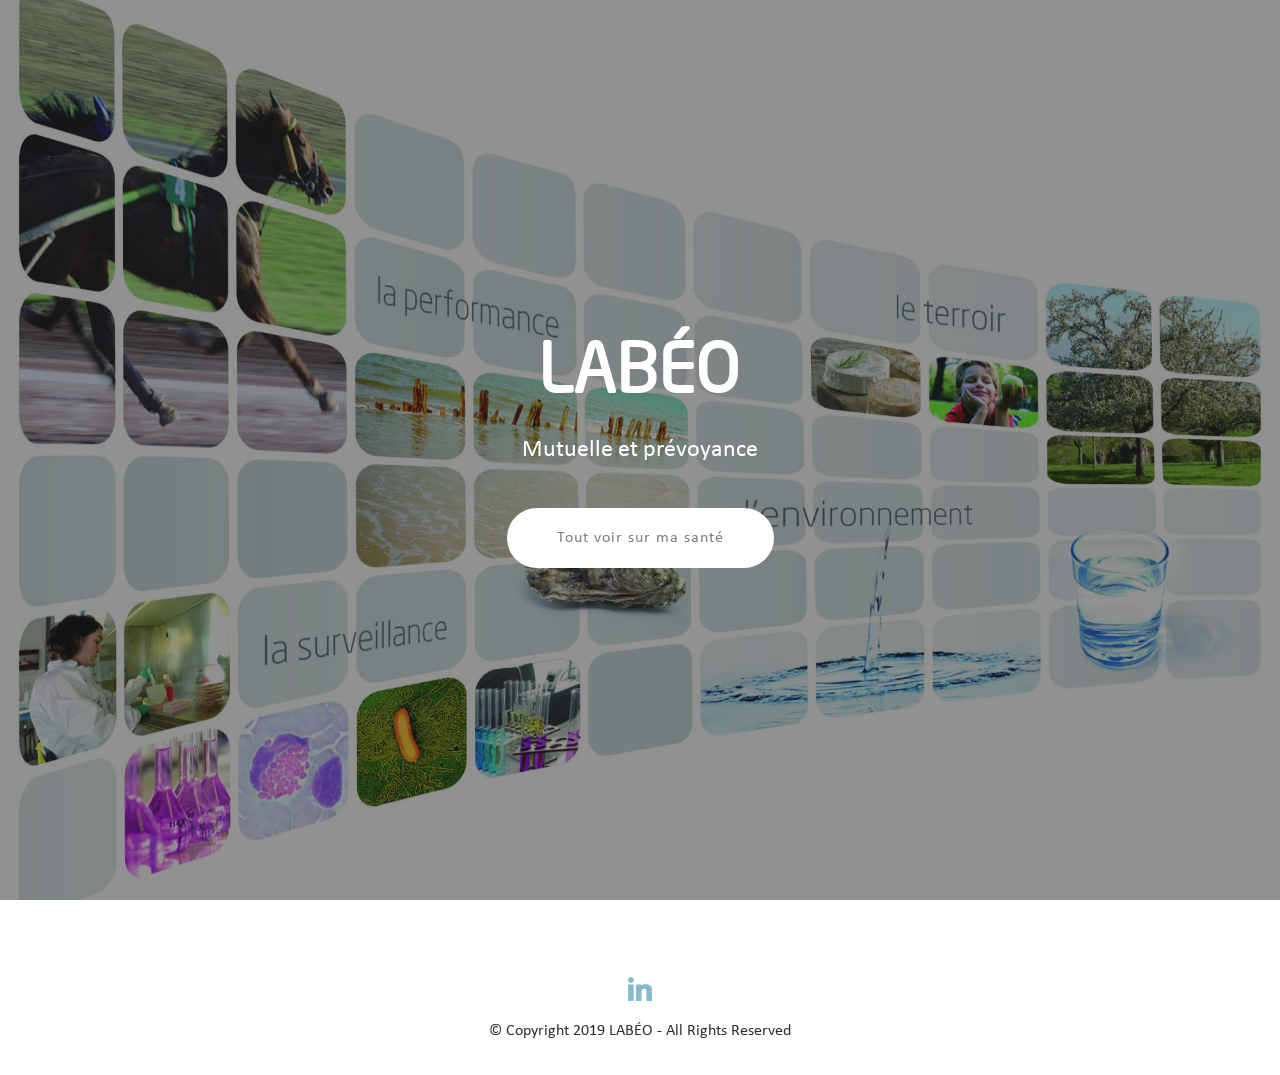
==== commit 6ae850ed: "create github pages" ====
--- a/index.html
+++ b/index.html
@@ -38,7 +38,7 @@
                 <h1 class="mbr-section-title mbr-bold pb-3 mbr-fonts-style display-1">
                     LABÉO</h1>
                 
-                <p class="mbr-text pb-3 mbr-fonts-style display-5">Médecins du travail, mutuelle et prévoyance</p>
+                <p class="mbr-text pb-3 mbr-fonts-style display-5">Mutuelle et prévoyance</p>
                 <div class="mbr-section-btn"><a class="btn btn-md btn-white display-7" href="page5.html#content5-21" target="_blank">Tout voir sur ma santé<br></a></div>
             </div>
         </div>
@@ -46,7 +46,7 @@
     
 </section>
 
-<section class="engine"><a href="https://mobirise.info/x">css templates</a></section><section once="footers" class="cid-rUssIKhIkU" id="footer7-1p">
+<section class="engine"><a href="https://mobirise.info/r">free bootstrap templates</a></section><section once="footers" class="cid-rUssIKhIkU" id="footer7-1p">
 
     
 
--- a/assets/gdpr-plugin/gdpr-styles.css
+++ b/assets/gdpr-plugin/gdpr-styles.css
@@ -0,0 +1,27 @@
+.gdpr-block {
+    padding: 10px;
+    font-size: 14px;
+    display: block;
+    width: 100%;
+    text-align: center;
+}
+.gdpr-block.covert {
+	display: none;
+}
+.textGDPR {
+    position: relative;
+}
+.gdpr-block label span.textGDPR input[name='gdpr']{
+    width: 15px;
+    height: 15px;
+    margin: 0;
+    position: absolute;
+    top: 2px;
+    left: -20px;
+}
+.gdpr-block label {
+    color: #a7a7a7;
+    vertical-align: middle;
+    user-select: none;
+    margin-bottom: 0;
+}